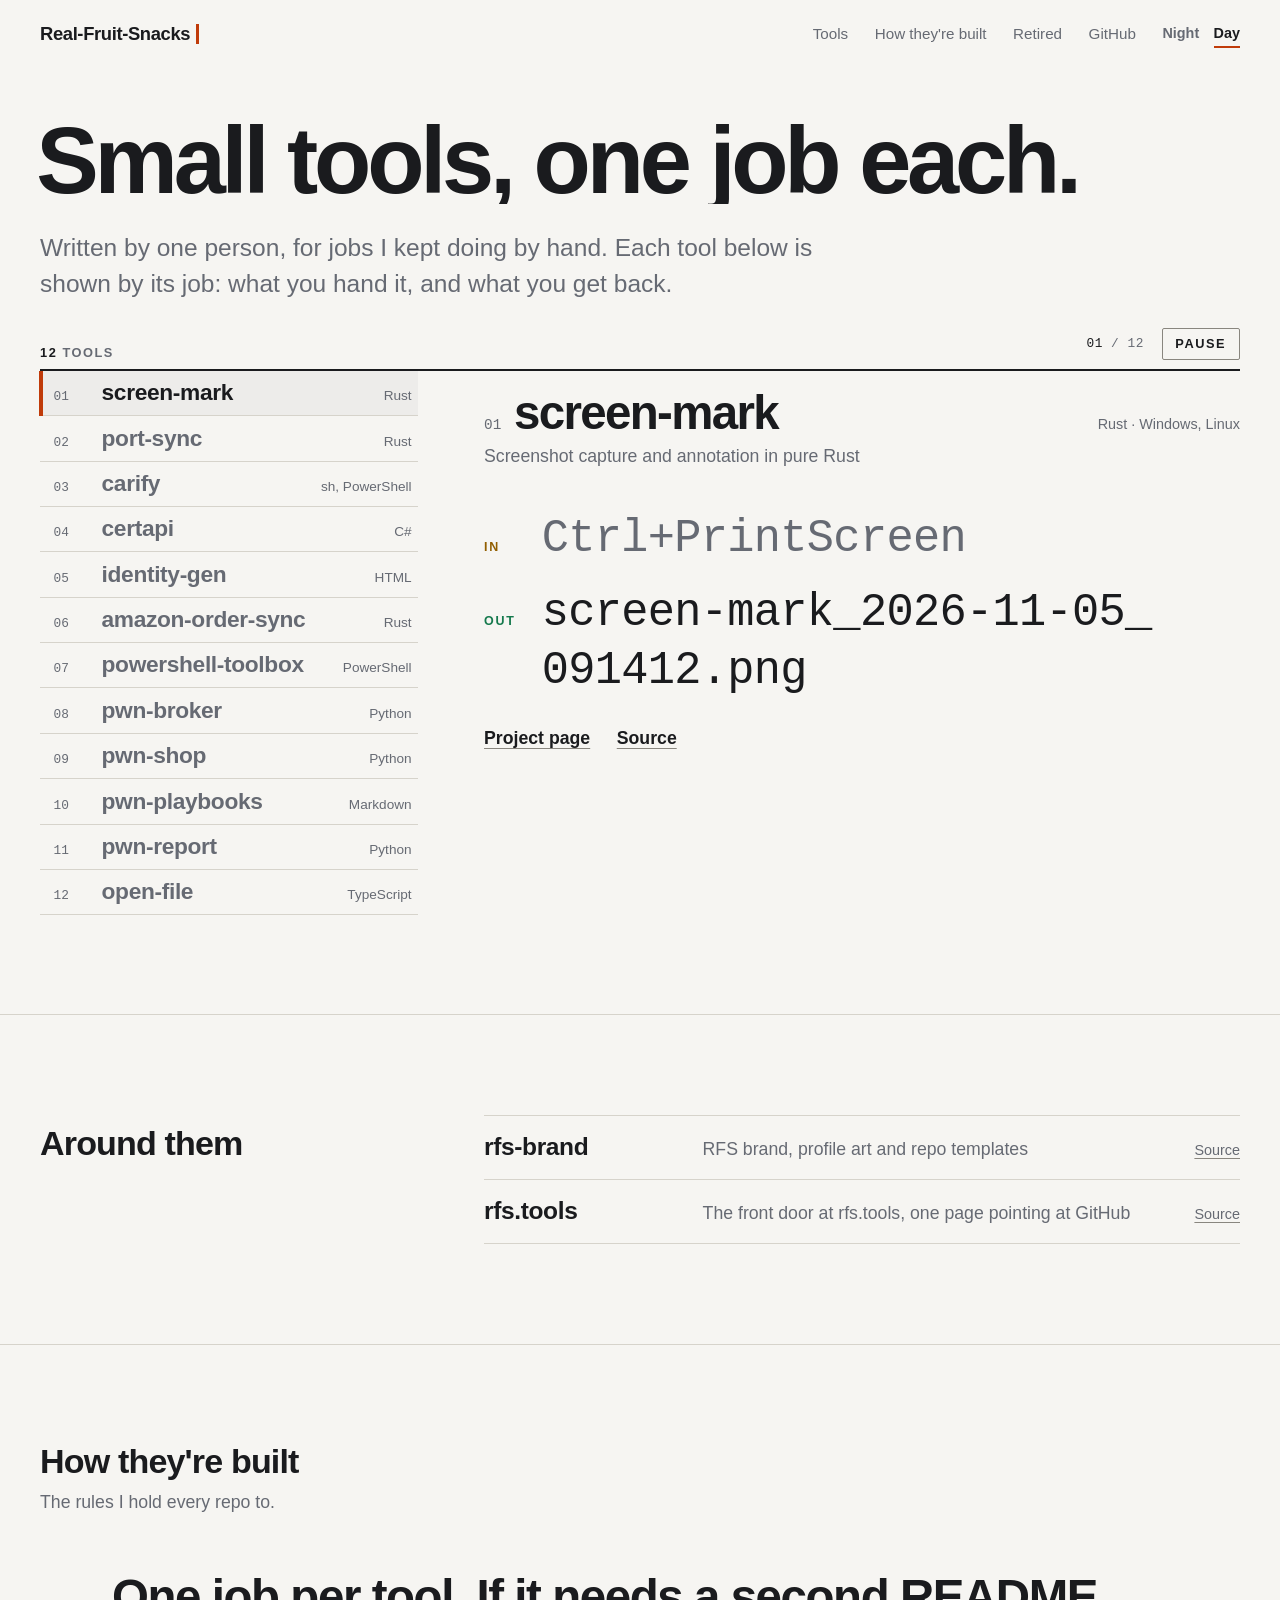
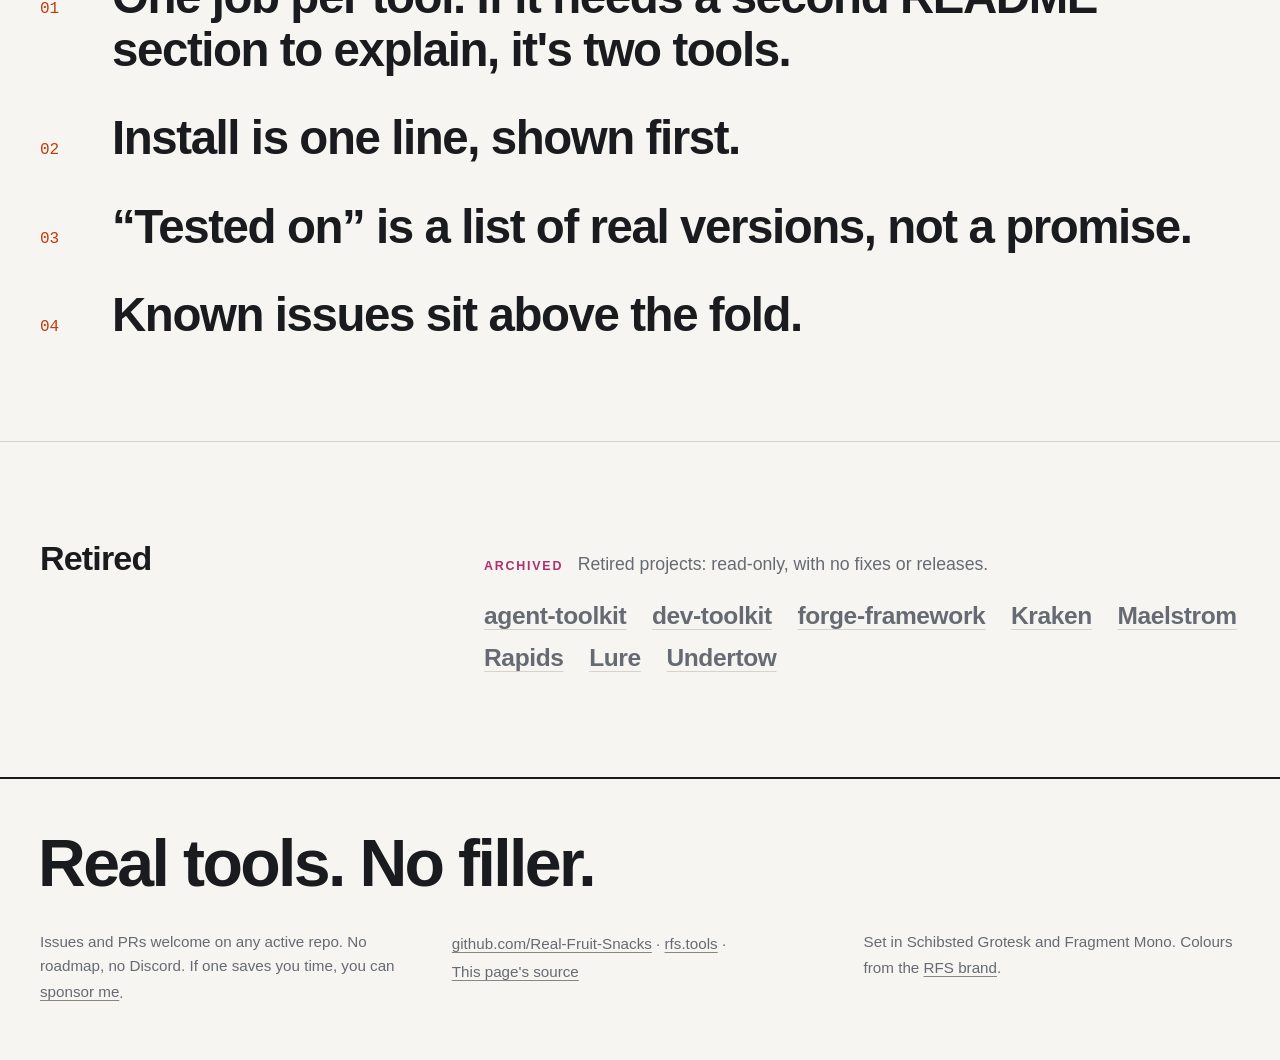
==== index.html @ 07cc830d "Add pwn-report to the list" ====
<!doctype html>
<html lang="en">
<head>
<meta charset="utf-8">
<meta name="viewport" content="width=device-width, initial-scale=1">
<title>Real-Fruit-Snacks: small tools, one job each</title>
<meta name="description" content="Small tools by one person, each for one job: screenshots, car video, VPN ports, client certificates, throwaway identities, Amazon orders, chess, Proxmox labs.">
<link rel="canonical" href="https://real-fruit-snacks.github.io/">
<meta property="og:type" content="website">
<meta property="og:url" content="https://real-fruit-snacks.github.io/">
<meta property="og:title" content="Real-Fruit-Snacks: small tools, one job each">
<meta property="og:description" content="Every tool I maintain, with the job it does: what goes in and what comes out.">
<meta property="og:image" content="https://real-fruit-snacks.github.io/assets/og.png">
<meta property="og:image:width" content="1280">
<meta property="og:image:height" content="640">
<meta property="og:image:alt" content="Small tools, one job each. screen-mark's job: Ctrl+PrintScreen in, a timestamped PNG out, with an orange seam between them">
<meta name="twitter:card" content="summary_large_image">
<link rel="icon" href="favicon.ico" sizes="32x32">
<link rel="icon" href="icon.svg" type="image/svg+xml">
<link rel="apple-touch-icon" href="apple-touch-icon.png">
<link rel="manifest" href="manifest.webmanifest">
<meta name="theme-color" content="#0C0D10">
<script>
  // A saved theme wins over the system setting. The key is shared with the other RFS pages.
  try { var t = localStorage.getItem('rfs-theme'); if (t === 'nightshift' || t === 'dayshift') document.documentElement.dataset.theme = t; } catch (e) {}
  document.documentElement.classList.add('js');
</script>
<link rel="preload" href="fonts/schibsted-grotesk-latin-var.woff2" as="font" type="font/woff2" crossorigin>
<link rel="preload" href="fonts/fragment-mono-latin-400.woff2" as="font" type="font/woff2" crossorigin>
<link rel="stylesheet" href="styles.css">
</head>
<body>
<a class="skip" href="#tools">Skip to the tools</a>

<header class="top">
  <div class="wrap">
    <a class="mark" href="./" aria-label="Real-Fruit-Snacks, top of the page">Real-Fruit-Snacks<i aria-hidden="true"></i></a>
    <nav aria-label="Page">
      <a href="#tools">Tools</a>
      <a href="#how">How they're built</a>
      <a href="#retired">Retired</a>
      <a href="https://github.com/Real-Fruit-Snacks">GitHub</a>
    </nav>
    <button class="theme" type="button" id="theme"><span class="sr-only">Theme: </span><span class="t-night">Night</span><span class="t-day">Day</span></button>
  </div>
</header>

<main>
<div class="hero">
  <div class="wrap hero-grid">
    <h1>Small tools, one job each.</h1>
    <p class="stand">Written by one person, for jobs I kept doing by hand. Each tool below is shown by its job: what you hand it, and what you get back.</p>
  </div>
</div>

<section id="tools" class="board-wrap" aria-labelledby="tools-h">
  <div class="wrap">
    <div class="board-head">
      <h2 id="tools-h"><span class="count"><!-- build:count -->12<!-- /build:count --></span> tools</h2>
      <p class="cycle"><span class="tally" aria-hidden="true"><b id="at">01</b> / <!-- build:count -->12<!-- /build:count --></span><button class="pause" type="button" id="pause" aria-pressed="false">Pause</button></p>
    </div>
    <div class="board">
      <div class="index-wrap">
        <ol class="index" id="index">
<!-- build:board -->
<li class="tool" data-repo="screen-mark" data-site="https://real-fruit-snacks.github.io/screen-mark/" data-src="https://github.com/Real-Fruit-Snacks/screen-mark">
  <a class="row" href="https://real-fruit-snacks.github.io/screen-mark/" aria-describedby="job-screen-mark"><span class="no">01</span><span class="name">screen-mark</span><span class="lang">Rust</span></a>
  <div class="job" id="job-screen-mark">
    <p class="desc">Screenshot capture and annotation in pure Rust</p>
    <p class="io"><span class="k k-in">In</span> <span class="v-in"><code><span class="w">Ctrl+PrintScreen</span></code></span></p>
    <p class="io"><span class="k k-out">Out</span> <span class="v-out"><code><span class="w">screen-mark_</span><wbr><span class="w">2026-11-05_</span><wbr><span class="w">091412.png</span></code></span></p>
    <p class="meta"><span class="m">Rust · Windows, Linux</span> <a href="https://github.com/Real-Fruit-Snacks/screen-mark">Source</a></p>
  </div>
</li>
<li class="tool" data-repo="port-sync" data-site="https://real-fruit-snacks.github.io/port-sync/" data-src="https://github.com/Real-Fruit-Snacks/port-sync">
  <a class="row" href="https://real-fruit-snacks.github.io/port-sync/" aria-describedby="job-port-sync"><span class="no">02</span><span class="name">port-sync</span><span class="lang">Rust</span></a>
  <div class="job" id="job-port-sync">
    <p class="desc">Keeps qBittorrent's port synced to Proton VPN</p>
    <p class="io"><span class="k k-in">In</span> <span class="v-in"><code><span class="w">Port</span> <span class="w">pair</span> <span class="w">51037-&gt;51037</span></code></span></p>
    <p class="io"><span class="k k-out">Out</span> <span class="v-out"><code><span class="w">listening</span> <span class="w">port</span> <span class="w">updated:</span> <span class="w">48213</span> <span class="w">-&gt;</span> <span class="w">51037</span></code></span></p>
    <p class="meta"><span class="m">Rust · Windows</span> <a href="https://github.com/Real-Fruit-Snacks/port-sync">Source</a></p>
  </div>
</li>
<li class="tool" data-repo="carify" data-site="https://real-fruit-snacks.github.io/carify/" data-src="https://github.com/Real-Fruit-Snacks/carify">
  <a class="row" href="https://real-fruit-snacks.github.io/carify/" aria-describedby="job-carify"><span class="no">03</span><span class="name">carify</span><span class="lang">sh, PowerShell</span></a>
  <div class="job" id="job-carify">
    <p class="desc">Convert video for Uconnect USB playback, via ffmpeg</p>
    <p class="io"><span class="k k-in">In</span> <span class="v-in">HEVC <span class="w">10-bit</span> · 1080p · AC3 5.1</span></p>
    <p class="io"><span class="k k-out">Out</span> <span class="v-out">H.264 <span class="w">8-bit</span> · 720p · AAC stereo</span></p>
    <p class="meta"><span class="m">sh, PowerShell · Windows, macOS, Linux</span> <a href="https://github.com/Real-Fruit-Snacks/carify">Source</a></p>
  </div>
</li>
<li class="tool" data-repo="certapi" data-site="https://real-fruit-snacks.github.io/certapi/" data-src="https://github.com/Real-Fruit-Snacks/certapi">
  <a class="row" href="https://real-fruit-snacks.github.io/certapi/" aria-describedby="job-certapi"><span class="no">04</span><span class="name">certapi</span><span class="lang">C#</span></a>
  <div class="job" id="job-certapi">
    <p class="desc">mTLS API client for the Windows certificate store</p>
    <p class="io"><span class="k k-in">In</span> <span class="v-in">a client certificate in <code><span class="w">CurrentUser\</span><wbr><span class="w">My</span></code></span></p>
    <p class="io"><span class="k k-out">Out</span> <span class="v-out">200 OK; the key never left the store</span></p>
    <p class="meta"><span class="m">C# · Windows</span> <a href="https://github.com/Real-Fruit-Snacks/certapi">Source</a></p>
  </div>
</li>
<li class="tool" data-repo="identity-gen" data-site="https://real-fruit-snacks.github.io/identity-gen/" data-src="https://github.com/Real-Fruit-Snacks/identity-gen">
  <a class="row" href="https://real-fruit-snacks.github.io/identity-gen/" aria-describedby="job-identity-gen"><span class="no">05</span><span class="name">identity-gen</span><span class="lang">HTML</span></a>
  <div class="job" id="job-identity-gen">
    <p class="desc">Offline generator for throwaway signup identities</p>
    <p class="io"><span class="k k-in">In</span> <span class="v-in">a signup form that wants too much</span></p>
    <p class="io"><span class="k k-out">Out</span> <span class="v-out">a <span class="w">stand-in:</span> name, handle, passphrase</span></p>
    <p class="meta"><span class="m">HTML · browser</span> <a href="https://github.com/Real-Fruit-Snacks/identity-gen">Source</a></p>
  </div>
</li>
<li class="tool" data-repo="amazon-order-sync" data-site="https://real-fruit-snacks.github.io/amazon-order-sync/" data-src="https://github.com/Real-Fruit-Snacks/amazon-order-sync">
  <a class="row" href="https://real-fruit-snacks.github.io/amazon-order-sync/" aria-describedby="job-amazon-order-sync"><span class="no">06</span><span class="name">amazon-order-sync</span><span class="lang">Rust</span></a>
  <div class="job" id="job-amazon-order-sync">
    <p class="desc">Syncs your Amazon orders into local Markdown notes</p>
    <p class="io"><span class="k k-in">In</span> <span class="v-in">Amazon's order history</span></p>
    <p class="io"><span class="k k-out">Out</span> <span class="v-out">one <code><span class="w">Order-&lt;id&gt;.md</span></code> per order</span></p>
    <p class="meta"><span class="m">Rust · Windows, Linux</span> <a href="https://github.com/Real-Fruit-Snacks/amazon-order-sync">Source</a></p>
  </div>
</li>
<li class="tool" data-repo="powershell-toolbox" data-site="https://real-fruit-snacks.github.io/powershell-toolbox/" data-src="https://github.com/Real-Fruit-Snacks/powershell-toolbox">
  <a class="row" href="https://real-fruit-snacks.github.io/powershell-toolbox/" aria-describedby="job-powershell-toolbox"><span class="no">07</span><span class="name">powershell-toolbox</span><span class="lang">PowerShell</span></a>
  <div class="job" id="job-powershell-toolbox">
    <p class="desc">A grab-bag of my PowerShell scripts, each one standalone</p>
    <p class="io"><span class="k k-in">In</span> <span class="v-in">every repo your <code><span class="w">gh</span></code> login sees</span></p>
    <p class="io"><span class="k k-out">Out</span> <span class="v-out">one at a time: keep, archive or delete</span></p>
    <p class="meta"><span class="m">PowerShell · Windows</span> <a href="https://github.com/Real-Fruit-Snacks/powershell-toolbox">Source</a></p>
  </div>
</li>
<li class="tool" data-repo="pwn-broker" data-site="https://real-fruit-snacks.github.io/pwn-broker/" data-src="https://github.com/Real-Fruit-Snacks/pwn-broker">
  <a class="row" href="https://real-fruit-snacks.github.io/pwn-broker/" aria-describedby="job-pwn-broker"><span class="no">08</span><span class="name">pwn-broker</span><span class="lang">Python</span></a>
  <div class="job" id="job-pwn-broker">
    <p class="desc">Keeps a box's targets, notes, creds and tools in order</p>
    <p class="io"><span class="k k-in">In</span> <span class="v-in"><code><span class="w">pwn-broker</span> <span class="w">new</span></code></span></p>
    <p class="io"><span class="k k-out">Out</span> <span class="v-out"><code><span class="w">2026-11-16_</span><wbr><span class="w">htb_</span><wbr><span class="w">forest.finished.tar.gz</span></code></span></p>
    <p class="meta"><span class="m">Python · Kali Linux</span> <a href="https://github.com/Real-Fruit-Snacks/pwn-broker">Source</a></p>
  </div>
</li>
<li class="tool" data-repo="pwn-shop" data-site="https://real-fruit-snacks.github.io/pwn-shop/" data-src="https://github.com/Real-Fruit-Snacks/pwn-shop">
  <a class="row" href="https://real-fruit-snacks.github.io/pwn-shop/" aria-describedby="job-pwn-shop"><span class="no">09</span><span class="name">pwn-shop</span><span class="lang">Python</span></a>
  <div class="job" id="job-pwn-shop">
    <p class="desc">Tool packages for pwn-broker, built from upstream releases</p>
    <p class="io"><span class="k k-in">In</span> <span class="v-in">an upstream release, pinned by <span class="w">SHA-256</span></span></p>
    <p class="io"><span class="k k-out">Out</span> <span class="v-out"><code><span class="w">kerbrute-1.0.3-1.zip</span></code></span></p>
    <p class="meta"><span class="m">Python · Kali Linux</span> <a href="https://github.com/Real-Fruit-Snacks/pwn-shop">Source</a></p>
  </div>
</li>
<li class="tool" data-repo="pwn-playbooks" data-site="https://real-fruit-snacks.github.io/pwn-playbooks/" data-src="https://github.com/Real-Fruit-Snacks/pwn-playbooks">
  <a class="row" href="https://real-fruit-snacks.github.io/pwn-playbooks/" aria-describedby="job-pwn-playbooks"><span class="no">10</span><span class="name">pwn-playbooks</span><span class="lang">Markdown</span></a>
  <div class="job" id="job-pwn-playbooks">
    <p class="desc">Playbooks for pwn-broker: read into the note, fill in, run</p>
    <p class="io"><span class="k k-in">In</span> <span class="v-in"><code><span class="w">:Pb</span> <span class="w">smb</span></code> in the note window</span></p>
    <p class="io"><span class="k k-out">Out</span> <span class="v-out"><code><span class="w">Playbook:</span> <span class="w">SMB</span> <span class="w">enumeration</span></code>, to fill in</span></p>
    <p class="meta"><span class="m">Markdown · Kali Linux</span> <a href="https://github.com/Real-Fruit-Snacks/pwn-playbooks">Source</a></p>
  </div>
</li>
<li class="tool" data-repo="pwn-report" data-site="https://real-fruit-snacks.github.io/pwn-report/" data-src="https://github.com/Real-Fruit-Snacks/pwn-report">
  <a class="row" href="https://real-fruit-snacks.github.io/pwn-report/" aria-describedby="job-pwn-report"><span class="no">11</span><span class="name">pwn-report</span><span class="lang">Python</span></a>
  <div class="job" id="job-pwn-report">
    <p class="desc">Private, evidence-linked reports from pwn-broker archives</p>
    <p class="io"><span class="k k-in">In</span> <span class="v-in"><code><span class="w">2026-11-16_</span><wbr><span class="w">htb_</span><wbr><span class="w">forest.finished.tar.gz</span></code></span></p>
    <p class="io"><span class="k k-out">Out</span> <span class="v-out"><code><span class="w">report.md</span></code>, every file with its <span class="w">SHA-256</span></span></p>
    <p class="meta"><span class="m">Python · Kali Linux</span> <a href="https://github.com/Real-Fruit-Snacks/pwn-report">Source</a></p>
  </div>
</li>
<li class="tool" data-repo="open-file" data-site="https://real-fruit-snacks.github.io/open-file/" data-src="https://github.com/Real-Fruit-Snacks/open-file">
  <a class="row" href="https://real-fruit-snacks.github.io/open-file/" aria-describedby="job-open-file"><span class="no">12</span><span class="name">open-file</span><span class="lang">TypeScript</span></a>
  <div class="job" id="job-open-file">
    <p class="desc">Learn and play chess in your browser, offline</p>
    <p class="io"><span class="k k-in">In</span> <span class="v-in">a blunder in one of your games</span></p>
    <p class="io"><span class="k k-out">Out</span> <span class="v-out">a puzzle made from it</span></p>
    <p class="meta"><span class="m">TypeScript · browser</span> <a href="https://github.com/Real-Fruit-Snacks/open-file">Source</a></p>
  </div>
</li>
<!-- /build:board -->
        </ol>
        <i class="marker" aria-hidden="true"></i>
      </div>
      <div class="display" id="display" aria-hidden="true">
<!-- build:display -->
<div class="d-head"><span class="d-no">01</span><p class="d-name">screen-mark</p><p class="d-meta">Rust · Windows, Linux</p></div>
<p class="d-desc">Screenshot capture and annotation in pure Rust</p>
<div class="d-job">
  <span class="k k-in">In</span>
  <p class="v v-in"><span class="dim"><code><span class="w">Ctrl+PrintScreen</span></code></span><span class="lit"><code><span class="w">Ctrl+PrintScreen</span></code></span></p>
  <span class="k k-out">Out</span>
  <p class="v v-out"><code><span class="w">screen-mark_</span><wbr><span class="w">2026-11-05_</span><wbr><span class="w">091412.png</span></code></p>
  <i class="seam"></i>
</div>
<p class="d-links"><a tabindex="-1" href="https://real-fruit-snacks.github.io/screen-mark/">Project page</a><a tabindex="-1" href="https://github.com/Real-Fruit-Snacks/screen-mark">Source</a></p>
<!-- /build:display -->
      </div>
    </div>
  </div>
</section>

<section id="around" class="around" aria-labelledby="around-h">
  <div class="wrap split">
    <h2 id="around-h">Around them</h2>
    <ul class="plain">
<!-- build:around -->
<li><a href="https://real-fruit-snacks.github.io/rfs-brand/">rfs-brand</a><span>RFS brand, profile art and repo templates</span><a class="src" href="https://github.com/Real-Fruit-Snacks/rfs-brand">Source</a></li>
<li><a href="https://rfs.tools/">rfs.tools</a><span>The front door at rfs.tools, one page pointing at GitHub</span><a class="src" href="https://github.com/Real-Fruit-Snacks/rfs.tools">Source</a></li>
<!-- /build:around -->
    </ul>
  </div>
</section>

<section id="how" class="how" aria-labelledby="how-h">
  <div class="wrap">
    <h2 id="how-h">How they're built</h2>
    <p class="lede">The rules I hold every repo to.</p>
    <ol class="rules">
      <li><p>One job per tool. If it needs a second README section to explain, it's two tools.</p></li>
      <li><p>Install is one line, shown first.</p></li>
      <li><p>“Tested on” is a list of real versions, not a promise.</p></li>
      <li><p>Known issues sit above the fold.</p></li>
    </ol>
  </div>
</section>

<section id="retired" class="retired" aria-labelledby="retired-h">
  <div class="wrap split">
    <h2 id="retired-h">Retired</h2>
    <div>
      <p><span class="state">Archived</span> Retired projects: read-only, with no fixes or releases.</p>
      <ul class="names"><!-- build:retired --><li><a href="https://github.com/Real-Fruit-Snacks/agent-toolkit">agent-toolkit</a></li><li><a href="https://github.com/Real-Fruit-Snacks/dev-toolkit">dev-toolkit</a></li><li><a href="https://github.com/Real-Fruit-Snacks/forge-framework">forge-framework</a></li><li><a href="https://github.com/Real-Fruit-Snacks/Kraken">Kraken</a></li><li><a href="https://github.com/Real-Fruit-Snacks/Maelstrom">Maelstrom</a></li><li><a href="https://github.com/Real-Fruit-Snacks/Rapids">Rapids</a></li><li><a href="https://github.com/Real-Fruit-Snacks/Lure">Lure</a></li><li><a href="https://github.com/Real-Fruit-Snacks/Undertow">Undertow</a></li><!-- /build:retired --></ul>
    </div>
  </div>
</section>
</main>

<footer class="foot">
  <div class="wrap">
    <p class="sign">Real tools. No filler.</p>
    <div class="foot-grid">
      <p>Issues and PRs welcome on any active repo. No roadmap, no Discord. If one saves you time, you can <a href="https://github.com/sponsors/Real-Fruit-Snacks">sponsor me</a>.</p>
      <p><a href="https://github.com/Real-Fruit-Snacks">github.com/Real-Fruit-Snacks</a> · <a href="https://rfs.tools/">rfs.tools</a> · <a href="https://github.com/Real-Fruit-Snacks/Real-Fruit-Snacks.github.io">This page's source</a></p>
      <p class="colophon">Set in Schibsted Grotesk and Fragment Mono. Colours from the <a href="https://github.com/Real-Fruit-Snacks/rfs-brand/blob/main/BRAND.md">RFS brand</a>.</p>
    </div>
  </div>
</footer>

<script src="script.js"></script>
</body>
</html>
---- styles.css ----
/* real-fruit-snacks.github.io. The index of one person's tools, each entered by its job: what goes in,
   what comes out. Colours are the RFS Nightshift and Dayshift values; everything else is this page's
   own. Decisions: DESIGN.md. */

@font-face { font-family: "Schibsted Grotesk"; font-weight: 400 900; font-display: swap; src: url(fonts/schibsted-grotesk-latin-var.woff2) format("woff2"); }
@font-face { font-family: "Fragment Mono"; font-weight: 400; font-display: swap; src: url(fonts/fragment-mono-latin-400.woff2) format("woff2"); }

/* ---------- tokens ---------- */
:root {
  /* RFS Nightshift */
  --bg: #0C0D10; --surface: #13151A; --raised: #1A1D24; --code-bg: #070809;
  --line: #262A33; --line-strong: #636872; --ink: #E8E6E1; --mute: #8A8F99;
  --ember: #FF6A3D; --ember-hover: #FC7951; --ember-press: #F98864; --on-ember: #0C0D10;
  --amber: #FFC247; --mint: #3DDC97; --rasp: #F06292;
  --glow: 1;                                   /* only Night glows, and only the seam */
  color-scheme: dark;

  --sans: "Schibsted Grotesk", "Helvetica Neue", Arial, system-ui, sans-serif;
  --mono: "Fragment Mono", ui-monospace, "Cascadia Mono", Consolas, monospace;

  /* Type: 16px @360 -> 18px @1440, ratio 1.2 -> 1.414 (scale.mjs) */
  --step-4: clamp(2.0736rem, 1.2657rem + 3.5906vw, 4.4973rem);
  --step-3: clamp(1.728rem, 1.2438rem + 2.1519vw, 3.1805rem);
  --step-2: clamp(1.44rem, 1.1702rem + 1.199vw, 2.2493rem);
  --step-1: clamp(1.2rem, 1.0697rem + 0.5789vw, 1.5907rem);
  --step-0: clamp(1rem, 0.9583rem + 0.1852vw, 1.125rem);
  --step--1: clamp(0.7956rem, 0.8459rem - 0.0559vw, 0.8333rem);
  --display: clamp(2.6rem, 0.9rem + 6.2vw, 6.6rem);   /* the headline, one line from 1100px */
  --job: clamp(1.6rem, 0.9rem + 2.9vw, 3.4rem);         /* the job in the display */

  --space-3xs: clamp(0.25rem, 0.2396rem + 0.0463vw, 0.2813rem);
  --space-2xs: clamp(0.5rem, 0.4792rem + 0.0926vw, 0.5625rem);
  --space-xs: clamp(0.75rem, 0.7188rem + 0.1389vw, 0.8438rem);
  --space-s: clamp(1rem, 0.9583rem + 0.1852vw, 1.125rem);
  --space-m: clamp(1.5rem, 1.4375rem + 0.2778vw, 1.6875rem);
  --space-l: clamp(2rem, 1.9167rem + 0.3704vw, 2.25rem);
  --space-xl: clamp(3rem, 2.875rem + 0.5556vw, 3.375rem);
  --space-s-l: clamp(1rem, 0.5833rem + 1.8519vw, 2.25rem);
  --space-m-xl: clamp(1.5rem, 0.875rem + 2.7778vw, 3.375rem);
  --space-l-2xl: clamp(2rem, 1.1667rem + 3.7037vw, 4.5rem);
  --space-xl-3xl: clamp(3rem, 1.75rem + 5.5556vw, 6.75rem);

  --wrap: 1280px; --gutter: clamp(1.25rem, 4vw, 2.5rem);
  --ease: cubic-bezier(.2, .7, .2, 1);
  --sweep: cubic-bezier(.65, 0, .35, 1);
}
/* RFS Dayshift */
:root[data-theme="dayshift"] {
  --bg: #F6F5F2; --surface: #FFFFFF; --raised: #ECEAE4; --code-bg: #FFFFFF;
  --line: #D6D3CB; --line-strong: #89867F; --ink: #1A1B1E; --mute: #666A73;
  --ember: #C03B0A; --ember-hover: #AC370C; --ember-press: #98330F; --on-ember: #FFFFFF;
  --amber: #925F00; --mint: #15794D; --rasp: #B0306A;
  --glow: 0; color-scheme: light;
}
@media (prefers-color-scheme: light) {
  :root:not([data-theme="nightshift"]) {
    --bg: #F6F5F2; --surface: #FFFFFF; --raised: #ECEAE4; --code-bg: #FFFFFF;
    --line: #D6D3CB; --line-strong: #89867F; --ink: #1A1B1E; --mute: #666A73;
    --ember: #C03B0A; --ember-hover: #AC370C; --ember-press: #98330F; --on-ember: #FFFFFF;
    --amber: #925F00; --mint: #15794D; --rasp: #B0306A;
    --glow: 0; color-scheme: light;
  }
}

/* ---------- base ---------- */
* { box-sizing: border-box; }
html { background: var(--bg); -webkit-text-size-adjust: 100%; }
@media (prefers-reduced-motion: no-preference) { html { scroll-behavior: smooth; } }
body { margin: 0; background: var(--bg); color: var(--ink); font: 400 var(--step-0)/1.6 var(--sans); -webkit-font-smoothing: antialiased; }
::selection { background: color-mix(in srgb, var(--ember) 30%, transparent); color: var(--ink); }
:focus-visible { outline: 2px solid var(--ember); outline-offset: 3px; border-radius: 2px; }
a { color: inherit; text-decoration: underline; text-decoration-color: var(--line-strong); text-decoration-thickness: 1px; text-underline-offset: .22em; transition: text-decoration-color 150ms var(--ease), color 150ms var(--ease); }
@media (hover: hover) { a:hover { text-decoration-color: var(--ember); } }
code { font-family: var(--mono); font-size: .9em; font-weight: 400; letter-spacing: 0; font-variant-ligatures: none; font-feature-settings: "calt" 0; font-synthesis: none; }  /* quoted text stays as written: -> not an arrow */
h1, h2, p { margin: 0; }
h1, h2 { text-wrap: balance; }
p { text-wrap: pretty; }
.wrap { max-width: calc(var(--wrap) + 2 * var(--gutter)); margin: 0 auto; padding: 0 var(--gutter); }
.sr-only { position: absolute; width: 1px; height: 1px; padding: 0; margin: -1px; overflow: hidden; clip: rect(0 0 0 0); white-space: nowrap; border: 0; }
.skip { position: absolute; left: var(--space-s); top: -100px; z-index: 20; background: var(--surface); padding: var(--space-2xs) var(--space-s); border: 1px solid var(--line-strong); }
.skip:focus { top: var(--space-xs); }

/* ---------- header ---------- */
.top .wrap { display: flex; align-items: center; gap: var(--space-m); min-height: 68px; }
.mark { font: 800 1.15rem/1 var(--sans); letter-spacing: -0.02em; text-decoration: none; margin-right: auto; display: inline-flex; align-items: center; gap: .32em; min-height: 44px; }
.mark i { width: 3px; height: 1.05em; background: var(--ember); box-shadow: 0 0 calc(10px * var(--glow)) color-mix(in srgb, var(--ember) 70%, transparent); }
.top nav { display: flex; gap: var(--space-m); }
.top nav a { color: var(--mute); text-decoration: none; font-size: .95rem; font-weight: 500; display: inline-flex; align-items: center; min-height: 44px; }
@media (hover: hover) { .top nav a:hover { color: var(--ink); } }
.theme { font: 600 .9rem/1 var(--sans); color: var(--mute); background: none; border: 0; padding: 0; min-height: 44px; display: inline-flex; gap: .9rem; align-items: center; cursor: pointer; }
.theme span[class] { padding: .35rem 0; border-bottom: 2px solid transparent; transition: color 150ms var(--ease), border-color 150ms var(--ease); }
.theme .t-night { color: var(--ink); border-color: var(--ember); }
:root[data-theme="dayshift"] .theme .t-night { color: inherit; border-color: transparent; }
:root[data-theme="dayshift"] .theme .t-day { color: var(--ink); border-color: var(--ember); }
@media (prefers-color-scheme: light) {
  :root:not([data-theme="nightshift"]) .theme .t-night { color: inherit; border-color: transparent; }
  :root:not([data-theme="nightshift"]) .theme .t-day { color: var(--ink); border-color: var(--ember); }
}
@media (hover: hover) { .theme:hover { color: var(--ink); } }
@media (max-width: 820px) { .top nav { display: none; } }

/* ---------- hero ---------- */
.hero { padding: var(--space-m-xl) 0 var(--space-m); }
.hero-grid { display: grid; grid-template-columns: repeat(12, minmax(0, 1fr)); column-gap: var(--space-m); row-gap: var(--space-m); }
.hero h1 { grid-column: 1 / -1; font-size: var(--display); font-weight: 800; line-height: .92; letter-spacing: -0.045em; margin-left: -0.04em; }
.stand { grid-column: 1 / span 8; font-size: var(--step-1); line-height: 1.45; color: var(--mute); max-width: 44em; }
@media (max-width: 900px) { .stand { grid-column: 1 / -1; } }
@media (max-width: 600px) { .stand { font-size: var(--step-0); } }

/* On load the seam passes over the headline first, turning it from grey to ink (then script.js runs the
   first job). Without JS, or with reduced motion, the headline is simply ink. */
.hero h1 { width: fit-content; position: relative; }
@media (prefers-reduced-motion: no-preference) {
  .js .hero h1 { --hp: 1; background: linear-gradient(90deg, var(--ink) calc(var(--hp) * 100%), var(--line-strong) 0); -webkit-background-clip: text; background-clip: text; color: transparent;
    animation: headline 760ms var(--sweep) 120ms both; }
  .js .hero h1::after { content: ""; position: absolute; top: .04em; bottom: -.02em; left: calc(var(--hp) * 100%); width: 4px; margin-left: -2px; background: var(--ember); opacity: var(--hs);
    box-shadow: 0 0 calc(22px * var(--glow)) color-mix(in srgb, var(--ember) 80%, transparent); animation: headline 760ms var(--sweep) 120ms both; }
}
@property --hp { syntax: "<number>"; inherits: true; initial-value: 1; }
@property --hs { syntax: "<number>"; inherits: true; initial-value: 0; }
@keyframes headline { 0% { --hp: 0; --hs: 1; } 85% { --hs: 1; } 100% { --hp: 1; --hs: 0; } }

/* ---------- the board ---------- */
.board-wrap { padding-bottom: var(--space-xl-3xl); }
.board-head { display: flex; align-items: end; justify-content: space-between; gap: var(--space-s); padding-bottom: var(--space-2xs); border-bottom: 2px solid var(--ink); }
.board-head h2, .cycle { font: 700 var(--step--1)/1 var(--sans); letter-spacing: .12em; text-transform: uppercase; color: var(--mute); }
.board-head h2 .count { color: var(--ink); }
.cycle { display: flex; align-items: center; gap: var(--space-s); }
.tally { font-family: var(--mono); font-weight: 400; letter-spacing: .04em; }
.tally b { color: var(--ink); font-weight: 400; }
.pause { font: inherit; letter-spacing: inherit; text-transform: inherit; color: var(--ink); background: none; border: 1px solid var(--line-strong); border-radius: 2px; min-height: 32px; padding: 0 .8rem; cursor: pointer; transition: border-color 150ms var(--ease); }
@media (hover: hover) { .pause:hover { border-color: var(--ink); } }
html:not(.js) .cycle { display: none; }

.board { display: grid; grid-template-columns: minmax(0, 4fr) minmax(0, 8fr); column-gap: var(--space-l-2xl); }
.index-wrap { position: relative; }
.index { list-style: none; margin: 0; padding: 0; }
.tool { border-bottom: 1px solid var(--line); }
.row { display: grid; grid-template-columns: 2.4rem minmax(0, 1fr) auto; align-items: baseline; gap: .6rem; padding: .52rem .4rem .52rem .85rem; text-decoration: none; }
.no { font: 400 .8rem/1 var(--mono); color: var(--mute); font-variant-numeric: tabular-nums; }
.name { font: 650 clamp(1.2rem, 1.1rem + .45vw, 1.42rem)/1.15 var(--sans); letter-spacing: -0.015em; overflow-wrap: anywhere; }
.lang { font-size: .85rem; color: var(--mute); text-align: right; }
.tool .job { padding: 0 .4rem var(--space-s) 3.85rem; display: grid; gap: .3rem; }
.desc { color: var(--mute); font-size: .95rem; line-height: 1.45; margin-bottom: .2rem; }
.io { display: grid; grid-template-columns: 2.6rem minmax(0, 1fr); align-items: baseline; font-size: .98rem; line-height: 1.4; }
.io .v-in { color: var(--mute); }
.io .v-out { font-weight: 600; }
.io code { overflow-wrap: anywhere; }
.meta { font-size: .85rem; color: var(--mute); margin-top: .25rem; }
.meta a { display: inline-flex; align-items: center; min-height: 32px; }
.meta .m { margin-right: .6rem; }
.k { font: 700 .76rem/1 var(--sans); letter-spacing: .14em; text-transform: uppercase; }
.k-in { color: var(--amber); }
.k-out { color: var(--mint); }
.marker { display: none; }

/* desktop with JS: the index is a compact list, the display shows the active tool's job */
@media (min-width: 901px) {
  .js .tool .job { display: none; }
  .js .tool .name { color: var(--mute); transition: color 150ms var(--ease); }
  .js .tool.on .name { color: var(--ink); }
  @media (hover: hover) { .js .tool .row:hover .name { color: var(--ink); } }
  .js .marker { display: block; position: absolute; left: -1px; top: 0; width: 4px; height: var(--h, 0); transform: translateY(var(--y, 0)); background: var(--ember); pointer-events: none; }
  .js .tool.on .row { background: color-mix(in srgb, var(--ink) 4%, transparent); }
}
@media (min-width: 901px) and (prefers-reduced-motion: no-preference) {
  .js .marker:not(.still) { transition: transform 300ms var(--ease), height 300ms var(--ease); }
}
/* the numbers hang in the margin when there's room */
@media (min-width: 1380px) {
  .row { grid-template-columns: minmax(0, 1fr) auto; position: relative; padding-left: .85rem; }
  .no { position: absolute; left: -3rem; top: 50%; transform: translateY(-40%); }
  .tool .job { padding-left: .85rem; }
}

/* the display: one tool's job, run by the seam */
.display { min-width: 0; padding-top: var(--space-s); }
.d-head { display: flex; align-items: baseline; gap: .8rem; flex-wrap: wrap; }
.d-no { font: 400 .9rem/1 var(--mono); color: var(--mute); font-variant-numeric: tabular-nums; }
.d-name { font: 800 var(--step-3)/1 var(--sans); letter-spacing: -0.035em; }
.d-meta { margin-left: auto; font-size: .9rem; color: var(--mute); }
.d-desc { color: var(--mute); margin-top: .4rem; font-size: var(--step-0); }
.d-job { --p: 1; --s: 0; display: grid; grid-template-columns: 3.6rem minmax(0, max-content); width: fit-content; max-width: 100%;
  align-items: baseline; row-gap: .3em; margin: var(--space-l) 0 var(--space-m); font-size: var(--job); line-height: 1.08; letter-spacing: -0.02em; }
.d-job .k { font-size: .78rem; align-self: baseline; letter-spacing: .14em; }
.v { grid-column: 2; position: relative; }
.v code { font-size: .88em; letter-spacing: -0.015em; }
.js .v .w { white-space: nowrap; }      /* long mono jobs break at spaces only; script.js fits the size */
.d-job .v-in { grid-row: 1; font-weight: 450; }
.d-job .v-in .dim { color: var(--mute); }
.d-job .v-in .lit { position: absolute; inset: 0; color: var(--ink); clip-path: inset(-0.3em 0 -0.3em calc(var(--p) * 100%)); }
.d-job .v-out { grid-row: 2; font-weight: 650; clip-path: inset(-0.3em calc((1 - var(--p)) * 100%) -0.3em 0); }
.d-job .k-in { grid-row: 1; } .d-job .k-out { grid-row: 2; }
.seam { grid-column: 2; grid-row: 1 / 3; justify-self: start; width: 3px; margin: -0.18em 0 -0.12em calc(var(--p) * (100% - 3px)); background: var(--ember);
  opacity: var(--s); box-shadow: 0 0 calc(18px * var(--glow)) color-mix(in srgb, var(--ember) 75%, transparent); pointer-events: none; }
.d-links { display: flex; gap: var(--space-m); font-weight: 600; }
.d-links a { display: inline-flex; align-items: center; min-height: 32px; }

@property --p { syntax: "<number>"; inherits: true; initial-value: 1; }
@property --s { syntax: "<number>"; inherits: true; initial-value: 0; }
@media (prefers-reduced-motion: no-preference) {
  .d-job.run { animation: sweep 900ms var(--sweep) 260ms both; }
  .d-job.run .v-in { animation: feed 220ms var(--ease) both; }
  .display.swap .d-head, .display.swap .d-desc { animation: feed 220ms var(--ease) both; }
}
@keyframes sweep { 0% { --p: 0; --s: 1; } 88% { --s: 1; } 100% { --p: 1; --s: 0; } }
@keyframes feed { from { opacity: 0; transform: translateX(-0.25em); } }

@media (max-width: 900px) {
  .board { grid-template-columns: minmax(0, 1fr); }
  .display { order: -1; padding: var(--space-m) 0 var(--space-l); border-bottom: 1px solid var(--line-strong); }
  .d-meta { margin-left: 0; width: 100%; }
  .d-job { grid-template-columns: 3rem minmax(0, max-content); margin: var(--space-m) 0; }
}

/* ---------- sections ---------- */
main > section:not(.board-wrap) { padding: var(--space-xl-3xl) 0; border-top: 1px solid var(--line); }
h2 { font: 800 var(--step-2)/1.05 var(--sans); letter-spacing: -0.025em; }
.split { display: grid; grid-template-columns: minmax(0, 4fr) minmax(0, 8fr); column-gap: var(--space-l-2xl); row-gap: var(--space-m); align-items: baseline; }
@media (max-width: 900px) { .split { grid-template-columns: minmax(0, 1fr); } }

.plain { list-style: none; margin: 0; padding: 0; }
.around li { display: grid; grid-template-columns: minmax(8rem, 12rem) minmax(0, 1fr) auto; gap: .4rem var(--space-m); align-items: baseline; padding: .8rem 0; border-bottom: 1px solid var(--line); }
.around li:first-child { border-top: 1px solid var(--line); }
.around li > a:first-child { font: 650 var(--step-1)/1.2 var(--sans); letter-spacing: -0.015em; text-decoration: none; display: inline-flex; align-items: center; min-height: 36px; }
.around .src { display: inline-flex; align-items: center; min-height: 32px; }
@media (hover: hover) { .around li > a:first-child:hover { color: var(--ember); } }
.around li span { color: var(--mute); }
.around .src { font-size: .9rem; color: var(--mute); }
@media (max-width: 600px) { .around li { grid-template-columns: minmax(0, 1fr) auto; } .around li span { grid-column: 1 / -1; grid-row: 2; } }

.lede { color: var(--mute); margin-top: var(--space-2xs); }
.rules { list-style: none; margin: var(--space-xl) 0 0; padding: 0; counter-reset: rule; display: grid; gap: var(--space-l); }
.rules li { counter-increment: rule; display: grid; grid-template-columns: 4.5rem minmax(0, 1fr); align-items: baseline; }
.rules li::before { content: "0" counter(rule); font: 400 1rem/1 var(--mono); color: var(--ember); }
.rules p { font: 650 var(--step-3)/1.12 var(--sans); letter-spacing: -0.03em; max-width: 24em; }
@media (min-width: 1380px) { .rules li { grid-template-columns: minmax(0, 1fr); position: relative; } .rules li::before { position: absolute; left: -3rem; top: .9em; } }

.retired .state { font: 700 .78rem/1 var(--sans); letter-spacing: .14em; text-transform: uppercase; color: var(--rasp); margin-right: .6rem; }
.retired p { color: var(--mute); }
.names { list-style: none; margin: var(--space-s) 0 0; padding: 0; display: flex; flex-wrap: wrap; gap: .2rem 1.6rem; }
.names a { font: 650 var(--step-1)/1.6 var(--sans); letter-spacing: -0.015em; color: var(--mute); text-decoration-color: var(--line); }
@media (hover: hover) { .names a:hover { color: var(--ink); } }

/* ---------- footer ---------- */
.foot { border-top: 2px solid var(--ink); padding: var(--space-xl) 0 var(--space-xl); }
.sign { font: 800 var(--step-4)/.95 var(--sans); letter-spacing: -0.04em; margin-left: -0.03em; }
.foot-grid { display: grid; grid-template-columns: repeat(3, minmax(0, 1fr)); gap: var(--space-s) var(--space-l); margin-top: var(--space-l); color: var(--mute); font-size: .95rem; }
.foot-grid a { display: inline-flex; align-items: center; min-height: 28px; }
@media (max-width: 900px) { .foot-grid { grid-template-columns: minmax(0, 1fr); } }

/* the theme sweep (script.js) */
::view-transition-old(root), ::view-transition-new(root) { animation: none; mix-blend-mode: normal; }

@media print { .top, .cycle, .display { display: none !important; } .js .tool .job { display: grid !important; } body { background: #fff; color: #000; } }
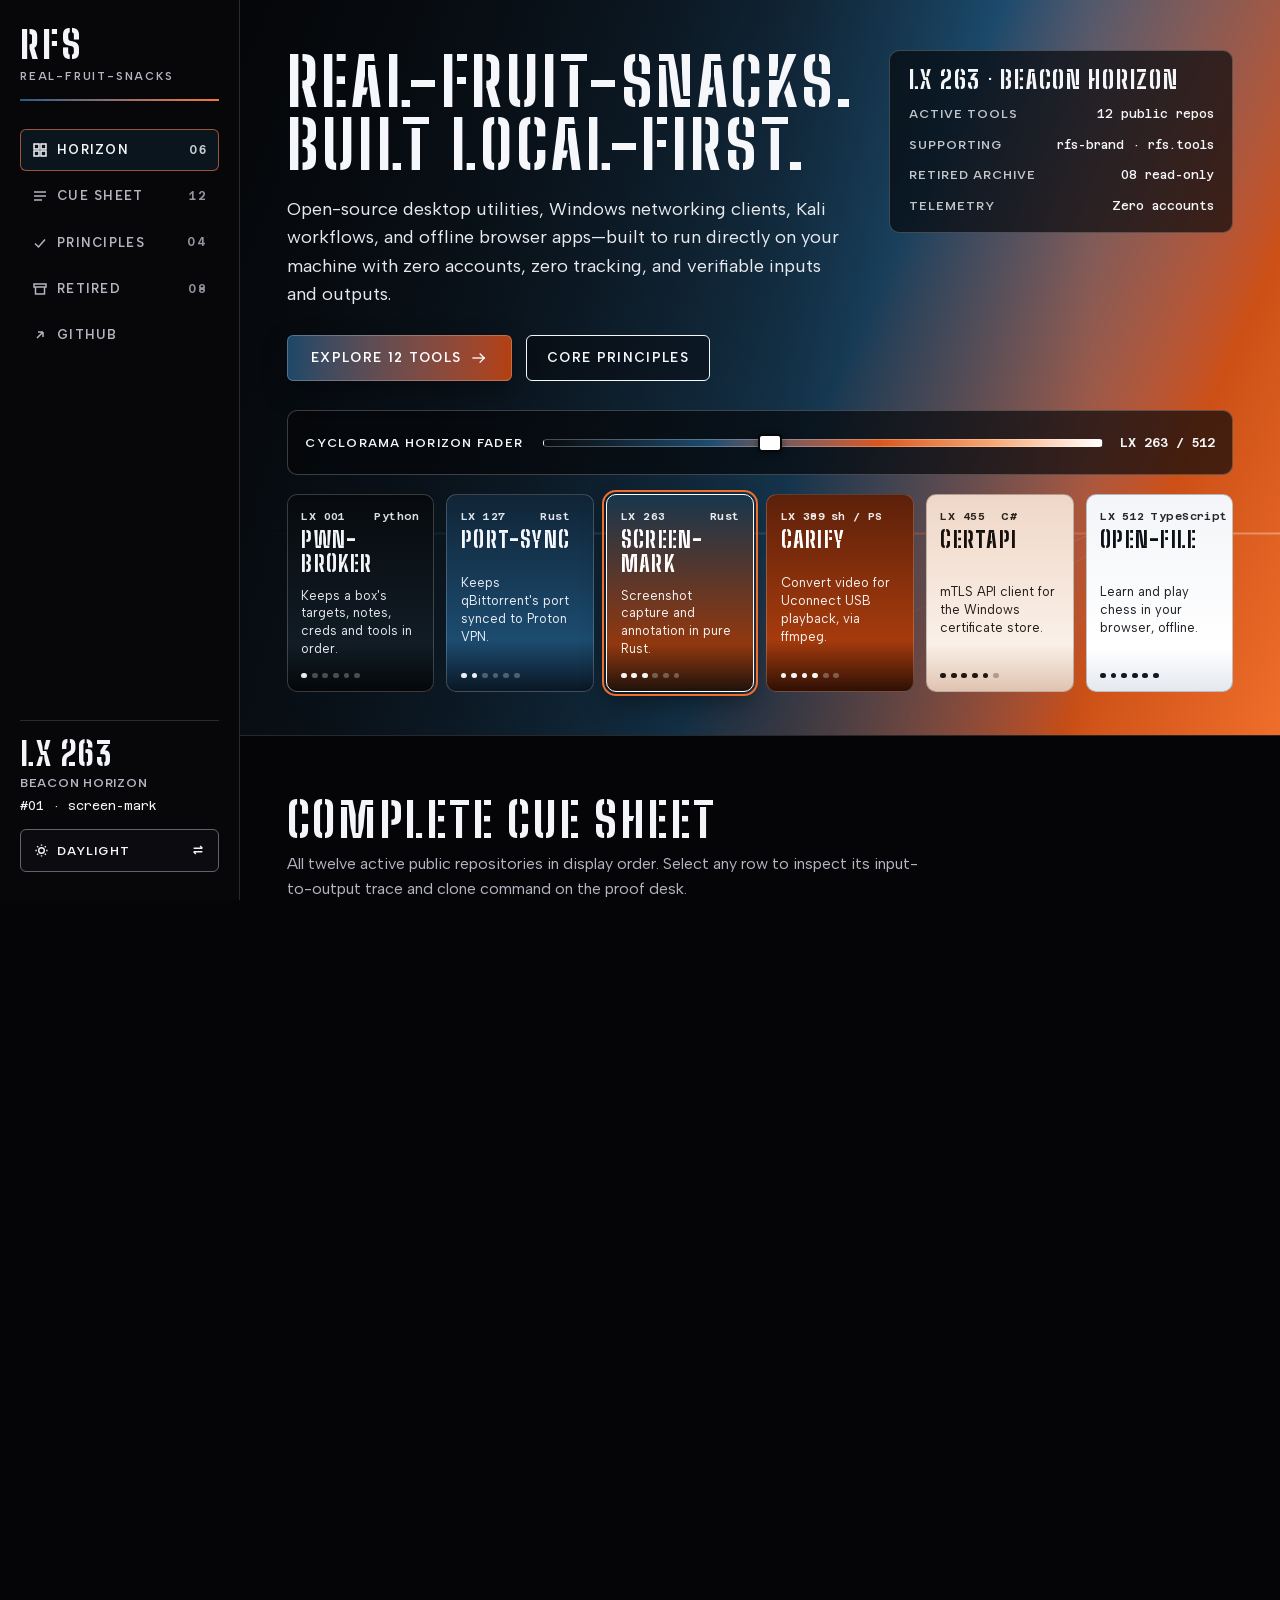
==== commit 4e15d63f: "Cyclorama Dawn v2.0 catalog showcase with 12 active tools, LX fader, and proof desk" ====
--- a/index.html
+++ b/index.html
@@ -1,245 +1,741 @@
 <!doctype html>
 <html lang="en">
 <head>
-<meta charset="utf-8">
-<meta name="viewport" content="width=device-width, initial-scale=1">
-<title>Real-Fruit-Snacks: small tools, one job each</title>
-<meta name="description" content="Small tools by one person, each for one job: screenshots, car video, VPN ports, client certificates, throwaway identities, Amazon orders, chess, Proxmox labs.">
-<link rel="canonical" href="https://real-fruit-snacks.github.io/">
-<meta property="og:type" content="website">
-<meta property="og:url" content="https://real-fruit-snacks.github.io/">
-<meta property="og:title" content="Real-Fruit-Snacks: small tools, one job each">
-<meta property="og:description" content="Every tool I maintain, with the job it does: what goes in and what comes out.">
-<meta property="og:image" content="https://real-fruit-snacks.github.io/assets/og.png">
-<meta property="og:image:width" content="1280">
-<meta property="og:image:height" content="640">
-<meta property="og:image:alt" content="Small tools, one job each. screen-mark's job: Ctrl+PrintScreen in, a timestamped PNG out, with an orange seam between them">
-<meta name="twitter:card" content="summary_large_image">
-<link rel="icon" href="favicon.ico" sizes="32x32">
-<link rel="icon" href="icon.svg" type="image/svg+xml">
-<link rel="apple-touch-icon" href="apple-touch-icon.png">
-<link rel="manifest" href="manifest.webmanifest">
-<meta name="theme-color" content="#0C0D10">
-<script>
-  // A saved theme wins over the system setting. The key is shared with the other RFS pages.
-  try { var t = localStorage.getItem('rfs-theme'); if (t === 'nightshift' || t === 'dayshift') document.documentElement.dataset.theme = t; } catch (e) {}
-  document.documentElement.classList.add('js');
-</script>
-<link rel="preload" href="fonts/schibsted-grotesk-latin-var.woff2" as="font" type="font/woff2" crossorigin>
-<link rel="preload" href="fonts/fragment-mono-latin-400.woff2" as="font" type="font/woff2" crossorigin>
-<link rel="stylesheet" href="styles.css">
+  <meta charset="utf-8">
+  <meta name="viewport" content="width=device-width, initial-scale=1">
+  <meta name="color-scheme" content="dark">
+  <script>
+    try {
+      var savedScheme = localStorage.getItem("color-scheme");
+      if (savedScheme === "light" || savedScheme === "dark") {
+        document.querySelector('meta[name="color-scheme"]').content = savedScheme;
+      }
+      var savedCue = localStorage.getItem("rfs-cyc-cue");
+      if (savedCue !== null && /^[0-5]$/.test(savedCue)) {
+        document.documentElement.dataset.cue = savedCue;
+      } else {
+        document.documentElement.dataset.cue = savedScheme === "light" ? "5" : "2";
+      }
+    } catch (e) {}
+  </script>
+  <title>Real-Fruit-Snacks — Local-first open-source software</title>
+  <meta name="description" content="Twelve local-first open-source tools across Rust, Python, C#, PowerShell, and TypeScript—desktop utilities, Windows networking, Kali workflows, and offline browser apps with zero accounts or tracking.">
+  <link rel="canonical" href="https://real-fruit-snacks.github.io/">
+  <link rel="icon" href="icon.svg" type="image/svg+xml">
+  <link rel="icon" href="favicon.ico" sizes="32x32">
+  <link rel="apple-touch-icon" href="apple-touch-icon.png">
+  <link rel="manifest" href="manifest.webmanifest">
+  <meta name="theme-color" content="#050507">
+  <meta property="og:type" content="website">
+  <meta property="og:url" content="https://real-fruit-snacks.github.io/">
+  <meta property="og:title" content="Real-Fruit-Snacks — Local-first open-source software">
+  <meta property="og:description" content="Twelve local-first open-source tools across Rust, Python, C#, PowerShell, and TypeScript—zero accounts, zero tracking, verifiable inputs and outputs.">
+  <meta property="og:image" content="https://real-fruit-snacks.github.io/assets/og.png">
+  <meta property="og:image:width" content="1280">
+  <meta property="og:image:height" content="640">
+  <meta property="og:image:alt" content="Real-Fruit-Snacks: Built local-first. Twelve active open-source tools on GitHub.">
+  <meta name="twitter:card" content="summary_large_image">
+  <link rel="preload" href="fonts/big-shoulders-stencil-latin.woff2" as="font" type="font/woff2" crossorigin>
+  <link rel="preload" href="fonts/albert-sans-latin.woff2" as="font" type="font/woff2" crossorigin>
+  <link rel="preload" href="fonts/azeret-mono-latin.woff2" as="font" type="font/woff2" crossorigin>
+  <link rel="stylesheet" href="styles.css">
 </head>
 <body>
-<a class="skip" href="#tools">Skip to the tools</a>
-
-<header class="top">
-  <div class="wrap">
-    <a class="mark" href="./" aria-label="Real-Fruit-Snacks, top of the page">Real-Fruit-Snacks<i aria-hidden="true"></i></a>
-    <nav aria-label="Page">
-      <a href="#tools">Tools</a>
-      <a href="#how">How they're built</a>
-      <a href="#retired">Retired</a>
-      <a href="https://github.com/Real-Fruit-Snacks">GitHub</a>
-    </nav>
-    <button class="theme" type="button" id="theme"><span class="sr-only">Theme: </span><span class="t-night">Night</span><span class="t-day">Day</span></button>
-  </div>
-</header>
-
-<main>
-<div class="hero">
-  <div class="wrap hero-grid">
-    <h1>Small tools, one job each.</h1>
-    <p class="stand">Written by one person, for jobs I kept doing by hand. Each tool below is shown by its job: what you hand it, and what you get back.</p>
-  </div>
-</div>
-
-<section id="tools" class="board-wrap" aria-labelledby="tools-h">
-  <div class="wrap">
-    <div class="board-head">
-      <h2 id="tools-h"><span class="count"><!-- build:count -->12<!-- /build:count --></span> tools</h2>
-      <p class="cycle"><span class="tally" aria-hidden="true"><b id="at">01</b> / <!-- build:count -->12<!-- /build:count --></span><button class="pause" type="button" id="pause" aria-pressed="false">Pause</button></p>
-    </div>
-    <div class="board">
-      <div class="index-wrap">
-        <ol class="index" id="index">
-<!-- build:board -->
-<li class="tool" data-repo="screen-mark" data-site="https://real-fruit-snacks.github.io/screen-mark/" data-src="https://github.com/Real-Fruit-Snacks/screen-mark">
-  <a class="row" href="https://real-fruit-snacks.github.io/screen-mark/" aria-describedby="job-screen-mark"><span class="no">01</span><span class="name">screen-mark</span><span class="lang">Rust</span></a>
-  <div class="job" id="job-screen-mark">
-    <p class="desc">Screenshot capture and annotation in pure Rust</p>
-    <p class="io"><span class="k k-in">In</span> <span class="v-in"><code><span class="w">Ctrl+PrintScreen</span></code></span></p>
-    <p class="io"><span class="k k-out">Out</span> <span class="v-out"><code><span class="w">screen-mark_</span><wbr><span class="w">2026-11-05_</span><wbr><span class="w">091412.png</span></code></span></p>
-    <p class="meta"><span class="m">Rust · Windows, Linux</span> <a href="https://github.com/Real-Fruit-Snacks/screen-mark">Source</a></p>
-  </div>
-</li>
-<li class="tool" data-repo="port-sync" data-site="https://real-fruit-snacks.github.io/port-sync/" data-src="https://github.com/Real-Fruit-Snacks/port-sync">
-  <a class="row" href="https://real-fruit-snacks.github.io/port-sync/" aria-describedby="job-port-sync"><span class="no">02</span><span class="name">port-sync</span><span class="lang">Rust</span></a>
-  <div class="job" id="job-port-sync">
-    <p class="desc">Keeps qBittorrent's port synced to Proton VPN</p>
-    <p class="io"><span class="k k-in">In</span> <span class="v-in"><code><span class="w">Port</span> <span class="w">pair</span> <span class="w">51037-&gt;51037</span></code></span></p>
-    <p class="io"><span class="k k-out">Out</span> <span class="v-out"><code><span class="w">listening</span> <span class="w">port</span> <span class="w">updated:</span> <span class="w">48213</span> <span class="w">-&gt;</span> <span class="w">51037</span></code></span></p>
-    <p class="meta"><span class="m">Rust · Windows</span> <a href="https://github.com/Real-Fruit-Snacks/port-sync">Source</a></p>
-  </div>
-</li>
-<li class="tool" data-repo="carify" data-site="https://real-fruit-snacks.github.io/carify/" data-src="https://github.com/Real-Fruit-Snacks/carify">
-  <a class="row" href="https://real-fruit-snacks.github.io/carify/" aria-describedby="job-carify"><span class="no">03</span><span class="name">carify</span><span class="lang">sh, PowerShell</span></a>
-  <div class="job" id="job-carify">
-    <p class="desc">Convert video for Uconnect USB playback, via ffmpeg</p>
-    <p class="io"><span class="k k-in">In</span> <span class="v-in">HEVC <span class="w">10-bit</span> · 1080p · AC3 5.1</span></p>
-    <p class="io"><span class="k k-out">Out</span> <span class="v-out">H.264 <span class="w">8-bit</span> · 720p · AAC stereo</span></p>
-    <p class="meta"><span class="m">sh, PowerShell · Windows, macOS, Linux</span> <a href="https://github.com/Real-Fruit-Snacks/carify">Source</a></p>
-  </div>
-</li>
-<li class="tool" data-repo="certapi" data-site="https://real-fruit-snacks.github.io/certapi/" data-src="https://github.com/Real-Fruit-Snacks/certapi">
-  <a class="row" href="https://real-fruit-snacks.github.io/certapi/" aria-describedby="job-certapi"><span class="no">04</span><span class="name">certapi</span><span class="lang">C#</span></a>
-  <div class="job" id="job-certapi">
-    <p class="desc">mTLS API client for the Windows certificate store</p>
-    <p class="io"><span class="k k-in">In</span> <span class="v-in">a client certificate in <code><span class="w">CurrentUser\</span><wbr><span class="w">My</span></code></span></p>
-    <p class="io"><span class="k k-out">Out</span> <span class="v-out">200 OK; the key never left the store</span></p>
-    <p class="meta"><span class="m">C# · Windows</span> <a href="https://github.com/Real-Fruit-Snacks/certapi">Source</a></p>
-  </div>
-</li>
-<li class="tool" data-repo="identity-gen" data-site="https://real-fruit-snacks.github.io/identity-gen/" data-src="https://github.com/Real-Fruit-Snacks/identity-gen">
-  <a class="row" href="https://real-fruit-snacks.github.io/identity-gen/" aria-describedby="job-identity-gen"><span class="no">05</span><span class="name">identity-gen</span><span class="lang">HTML</span></a>
-  <div class="job" id="job-identity-gen">
-    <p class="desc">Offline generator for throwaway signup identities</p>
-    <p class="io"><span class="k k-in">In</span> <span class="v-in">a signup form that wants too much</span></p>
-    <p class="io"><span class="k k-out">Out</span> <span class="v-out">a <span class="w">stand-in:</span> name, handle, passphrase</span></p>
-    <p class="meta"><span class="m">HTML · browser</span> <a href="https://github.com/Real-Fruit-Snacks/identity-gen">Source</a></p>
-  </div>
-</li>
-<li class="tool" data-repo="amazon-order-sync" data-site="https://real-fruit-snacks.github.io/amazon-order-sync/" data-src="https://github.com/Real-Fruit-Snacks/amazon-order-sync">
-  <a class="row" href="https://real-fruit-snacks.github.io/amazon-order-sync/" aria-describedby="job-amazon-order-sync"><span class="no">06</span><span class="name">amazon-order-sync</span><span class="lang">Rust</span></a>
-  <div class="job" id="job-amazon-order-sync">
-    <p class="desc">Syncs your Amazon orders into local Markdown notes</p>
-    <p class="io"><span class="k k-in">In</span> <span class="v-in">Amazon's order history</span></p>
-    <p class="io"><span class="k k-out">Out</span> <span class="v-out">one <code><span class="w">Order-&lt;id&gt;.md</span></code> per order</span></p>
-    <p class="meta"><span class="m">Rust · Windows, Linux</span> <a href="https://github.com/Real-Fruit-Snacks/amazon-order-sync">Source</a></p>
-  </div>
-</li>
-<li class="tool" data-repo="powershell-toolbox" data-site="https://real-fruit-snacks.github.io/powershell-toolbox/" data-src="https://github.com/Real-Fruit-Snacks/powershell-toolbox">
-  <a class="row" href="https://real-fruit-snacks.github.io/powershell-toolbox/" aria-describedby="job-powershell-toolbox"><span class="no">07</span><span class="name">powershell-toolbox</span><span class="lang">PowerShell</span></a>
-  <div class="job" id="job-powershell-toolbox">
-    <p class="desc">A grab-bag of my PowerShell scripts, each one standalone</p>
-    <p class="io"><span class="k k-in">In</span> <span class="v-in">every repo your <code><span class="w">gh</span></code> login sees</span></p>
-    <p class="io"><span class="k k-out">Out</span> <span class="v-out">one at a time: keep, archive or delete</span></p>
-    <p class="meta"><span class="m">PowerShell · Windows</span> <a href="https://github.com/Real-Fruit-Snacks/powershell-toolbox">Source</a></p>
-  </div>
-</li>
-<li class="tool" data-repo="pwn-broker" data-site="https://real-fruit-snacks.github.io/pwn-broker/" data-src="https://github.com/Real-Fruit-Snacks/pwn-broker">
-  <a class="row" href="https://real-fruit-snacks.github.io/pwn-broker/" aria-describedby="job-pwn-broker"><span class="no">08</span><span class="name">pwn-broker</span><span class="lang">Python</span></a>
-  <div class="job" id="job-pwn-broker">
-    <p class="desc">Keeps a box's targets, notes, creds and tools in order</p>
-    <p class="io"><span class="k k-in">In</span> <span class="v-in"><code><span class="w">pwn-broker</span> <span class="w">new</span></code></span></p>
-    <p class="io"><span class="k k-out">Out</span> <span class="v-out"><code><span class="w">2026-11-16_</span><wbr><span class="w">htb_</span><wbr><span class="w">forest.finished.tar.gz</span></code></span></p>
-    <p class="meta"><span class="m">Python · Kali Linux</span> <a href="https://github.com/Real-Fruit-Snacks/pwn-broker">Source</a></p>
-  </div>
-</li>
-<li class="tool" data-repo="pwn-shop" data-site="https://real-fruit-snacks.github.io/pwn-shop/" data-src="https://github.com/Real-Fruit-Snacks/pwn-shop">
-  <a class="row" href="https://real-fruit-snacks.github.io/pwn-shop/" aria-describedby="job-pwn-shop"><span class="no">09</span><span class="name">pwn-shop</span><span class="lang">Python</span></a>
-  <div class="job" id="job-pwn-shop">
-    <p class="desc">Tool packages for pwn-broker, built from upstream releases</p>
-    <p class="io"><span class="k k-in">In</span> <span class="v-in">an upstream release, pinned by <span class="w">SHA-256</span></span></p>
-    <p class="io"><span class="k k-out">Out</span> <span class="v-out"><code><span class="w">kerbrute-1.0.3-1.zip</span></code></span></p>
-    <p class="meta"><span class="m">Python · Kali Linux</span> <a href="https://github.com/Real-Fruit-Snacks/pwn-shop">Source</a></p>
-  </div>
-</li>
-<li class="tool" data-repo="pwn-playbooks" data-site="https://real-fruit-snacks.github.io/pwn-playbooks/" data-src="https://github.com/Real-Fruit-Snacks/pwn-playbooks">
-  <a class="row" href="https://real-fruit-snacks.github.io/pwn-playbooks/" aria-describedby="job-pwn-playbooks"><span class="no">10</span><span class="name">pwn-playbooks</span><span class="lang">Markdown</span></a>
-  <div class="job" id="job-pwn-playbooks">
-    <p class="desc">Playbooks for pwn-broker: read into the note, fill in, run</p>
-    <p class="io"><span class="k k-in">In</span> <span class="v-in"><code><span class="w">:Pb</span> <span class="w">smb</span></code> in the note window</span></p>
-    <p class="io"><span class="k k-out">Out</span> <span class="v-out"><code><span class="w">Playbook:</span> <span class="w">SMB</span> <span class="w">enumeration</span></code>, to fill in</span></p>
-    <p class="meta"><span class="m">Markdown · Kali Linux</span> <a href="https://github.com/Real-Fruit-Snacks/pwn-playbooks">Source</a></p>
-  </div>
-</li>
-<li class="tool" data-repo="pwn-report" data-site="https://real-fruit-snacks.github.io/pwn-report/" data-src="https://github.com/Real-Fruit-Snacks/pwn-report">
-  <a class="row" href="https://real-fruit-snacks.github.io/pwn-report/" aria-describedby="job-pwn-report"><span class="no">11</span><span class="name">pwn-report</span><span class="lang">Python</span></a>
-  <div class="job" id="job-pwn-report">
-    <p class="desc">Private, evidence-linked reports from pwn-broker archives</p>
-    <p class="io"><span class="k k-in">In</span> <span class="v-in"><code><span class="w">2026-11-16_</span><wbr><span class="w">htb_</span><wbr><span class="w">forest.finished.tar.gz</span></code></span></p>
-    <p class="io"><span class="k k-out">Out</span> <span class="v-out"><code><span class="w">report.md</span></code>, every file with its <span class="w">SHA-256</span></span></p>
-    <p class="meta"><span class="m">Python · Kali Linux</span> <a href="https://github.com/Real-Fruit-Snacks/pwn-report">Source</a></p>
-  </div>
-</li>
-<li class="tool" data-repo="open-file" data-site="https://real-fruit-snacks.github.io/open-file/" data-src="https://github.com/Real-Fruit-Snacks/open-file">
-  <a class="row" href="https://real-fruit-snacks.github.io/open-file/" aria-describedby="job-open-file"><span class="no">12</span><span class="name">open-file</span><span class="lang">TypeScript</span></a>
-  <div class="job" id="job-open-file">
-    <p class="desc">Learn and play chess in your browser, offline</p>
-    <p class="io"><span class="k k-in">In</span> <span class="v-in">a blunder in one of your games</span></p>
-    <p class="io"><span class="k k-out">Out</span> <span class="v-out">a puzzle made from it</span></p>
-    <p class="meta"><span class="m">TypeScript · browser</span> <a href="https://github.com/Real-Fruit-Snacks/open-file">Source</a></p>
-  </div>
-</li>
-<!-- /build:board -->
-        </ol>
-        <i class="marker" aria-hidden="true"></i>
+  <a class="skip-link visually-hidden" href="#main-heading">Skip to main content</a>
+
+  <div class="stage-shell">
+    <aside class="stage-rail" aria-label="Lighting desk">
+      <div class="rail-top-group">
+        <header>
+          <a class="brand-lockup" href="#top" aria-label="Real-Fruit-Snacks home">
+            <span class="brand-acronym">RFS</span>
+            <span class="brand-full">Real-Fruit-Snacks</span>
+          </a>
+        </header>
+
+        <nav class="rail-nav" aria-label="Primary">
+          <ul>
+            <li>
+              <a href="#top" data-nav="top" aria-current="page">
+                <span class="nav-lead">
+                  <svg aria-hidden="true" width="16" height="16" viewBox="0 0 16 16" fill="none">
+                    <rect x="2" y="2" width="5" height="5" stroke="currentColor" stroke-width="1.5"/>
+                    <rect x="9" y="2" width="5" height="5" stroke="currentColor" stroke-width="1.5"/>
+                    <rect x="2" y="9" width="5" height="5" stroke="currentColor" stroke-width="1.5"/>
+                    <rect x="9" y="9" width="5" height="5" stroke="currentColor" stroke-width="1.5"/>
+                  </svg>
+                  Horizon
+                </span>
+                <span class="nav-count">06</span>
+              </a>
+            </li>
+            <li>
+              <a href="#catalog" data-nav="catalog">
+                <span class="nav-lead">
+                  <svg aria-hidden="true" width="16" height="16" viewBox="0 0 16 16" fill="none">
+                    <line x1="2" y1="4" x2="14" y2="4" stroke="currentColor" stroke-width="1.5"/>
+                    <line x1="2" y1="8" x2="14" y2="8" stroke="currentColor" stroke-width="1.5"/>
+                    <line x1="2" y1="12" x2="10" y2="12" stroke="currentColor" stroke-width="1.5"/>
+                  </svg>
+                  Cue Sheet
+                </span>
+                <span class="nav-count">12</span>
+              </a>
+            </li>
+            <li>
+              <a href="#standards" data-nav="standards">
+                <span class="nav-lead">
+                  <svg aria-hidden="true" width="16" height="16" viewBox="0 0 16 16" fill="none">
+                    <path d="M3 8.5L6.5 12L13 4.5" stroke="currentColor" stroke-width="1.5"/>
+                  </svg>
+                  Principles
+                </span>
+                <span class="nav-count">04</span>
+              </a>
+            </li>
+            <li>
+              <a href="#retired" data-nav="retired">
+                <span class="nav-lead">
+                  <svg aria-hidden="true" width="16" height="16" viewBox="0 0 16 16" fill="none">
+                    <rect x="2" y="3" width="12" height="3" stroke="currentColor" stroke-width="1.5"/>
+                    <path d="M3.5 6V13H12.5V6" stroke="currentColor" stroke-width="1.5"/>
+                  </svg>
+                  Retired
+                </span>
+                <span class="nav-count">08</span>
+              </a>
+            </li>
+            <li>
+              <a href="https://github.com/Real-Fruit-Snacks">
+                <span class="nav-lead">
+                  <svg aria-hidden="true" width="16" height="16" viewBox="0 0 16 16" fill="none">
+                    <path d="M5 11L11 5M11 5H6M11 5V10" stroke="currentColor" stroke-width="1.5"/>
+                  </svg>
+                  GitHub
+                </span>
+              </a>
+            </li>
+          </ul>
+        </nav>
       </div>
-      <div class="display" id="display" aria-hidden="true">
-<!-- build:display -->
-<div class="d-head"><span class="d-no">01</span><p class="d-name">screen-mark</p><p class="d-meta">Rust · Windows, Linux</p></div>
-<p class="d-desc">Screenshot capture and annotation in pure Rust</p>
-<div class="d-job">
-  <span class="k k-in">In</span>
-  <p class="v v-in"><span class="dim"><code><span class="w">Ctrl+PrintScreen</span></code></span><span class="lit"><code><span class="w">Ctrl+PrintScreen</span></code></span></p>
-  <span class="k k-out">Out</span>
-  <p class="v v-out"><code><span class="w">screen-mark_</span><wbr><span class="w">2026-11-05_</span><wbr><span class="w">091412.png</span></code></p>
-  <i class="seam"></i>
-</div>
-<p class="d-links"><a tabindex="-1" href="https://real-fruit-snacks.github.io/screen-mark/">Project page</a><a tabindex="-1" href="https://github.com/Real-Fruit-Snacks/screen-mark">Source</a></p>
-<!-- /build:display -->
+
+      <div class="rail-desk">
+        <div class="desk-cue-readout">
+          <div class="desk-cue-code" id="railPhaseCode">LX 263</div>
+          <div class="desk-cue-phase" id="railPhaseLabel">Beacon Horizon</div>
+          <div class="desk-cue-tool" id="railToolReadout">#01 · screen-mark</div>
+        </div>
+
+        <button type="button" class="scheme-toggle" id="schemeToggle">
+          <span class="opt-to-light">
+            <svg aria-hidden="true" width="15" height="15" viewBox="0 0 16 16" fill="none">
+              <circle cx="8" cy="8" r="3" stroke="currentColor" stroke-width="1.5"/>
+              <path d="M8 1.5V3M8 13V14.5M1.5 8H3M13 8H14.5M3.4 3.4L4.5 4.5M11.5 11.5L12.6 12.6M12.6 3.4L11.5 4.5M4.5 11.5L3.4 12.6" stroke="currentColor" stroke-width="1.5"/>
+            </svg>
+            <span>Daylight</span>
+          </span>
+          <span class="opt-to-dark">
+            <svg aria-hidden="true" width="15" height="15" viewBox="0 0 16 16" fill="none">
+              <path d="M12.5 10.2A5.2 5.2 0 0 1 5.8 3.5a5.5 5.5 0 1 0 6.7 6.7Z" stroke="currentColor" stroke-width="1.5"/>
+            </svg>
+            <span>Night Cue</span>
+          </span>
+          <svg aria-hidden="true" width="14" height="14" viewBox="0 0 16 16" fill="none">
+            <path d="M3 6H13M13 6L10.5 3.5M13 10H3M3 10L5.5 12.5" stroke="currentColor" stroke-width="1.5"/>
+          </svg>
+        </button>
       </div>
+    </aside>
+
+    <div class="stage-main" id="top">
+      <main>
+        <section class="cyc-hero" aria-labelledby="main-heading">
+          <div class="cyc-curtain cyc-curtain--0" aria-hidden="true"></div>
+          <div class="cyc-curtain cyc-curtain--1" aria-hidden="true"></div>
+          <div class="cyc-curtain cyc-curtain--2" aria-hidden="true"></div>
+          <div class="cyc-curtain cyc-curtain--3" aria-hidden="true"></div>
+          <div class="cyc-curtain cyc-curtain--4" aria-hidden="true"></div>
+          <div class="cyc-curtain cyc-curtain--5" aria-hidden="true"></div>
+          <div class="cyc-scrim" aria-hidden="true"></div>
+
+          <svg class="horizon-stage-art" aria-hidden="true" viewBox="0 0 1440 220" preserveAspectRatio="none">
+            <defs>
+              <linearGradient id="beamLine" x1="0" y1="0" x2="1440" y2="0" gradientUnits="userSpaceOnUse">
+                <stop offset="0%" stop-color="#215175" stop-opacity="0"/>
+                <stop offset="35%" stop-color="#4f88b5" stop-opacity="0.72"/>
+                <stop offset="72%" stop-color="#f06e2b" stop-opacity="0.88"/>
+                <stop offset="100%" stop-color="#FFFFFF" stop-opacity="0.96"/>
+              </linearGradient>
+              <linearGradient id="floorFade" x1="0" y1="22" x2="0" y2="220" gradientUnits="userSpaceOnUse">
+                <stop offset="0%" stop-color="#FFFFFF" stop-opacity="0.22"/>
+                <stop offset="100%" stop-color="#FFFFFF" stop-opacity="0"/>
+              </linearGradient>
+            </defs>
+            <line x1="0" y1="22" x2="1440" y2="22" stroke="url(#beamLine)" stroke-width="2"/>
+            <line x1="1180" y1="22" x2="540" y2="220" stroke="url(#floorFade)" stroke-width="1"/>
+            <line x1="1220" y1="22" x2="780" y2="220" stroke="url(#floorFade)" stroke-width="1"/>
+            <line x1="1260" y1="22" x2="1040" y2="220" stroke="url(#floorFade)" stroke-width="1"/>
+            <line x1="1300" y1="22" x2="1320" y2="220" stroke="url(#floorFade)" stroke-width="1"/>
+          </svg>
+
+          <div class="hero-grid">
+            <div>
+              <h1 class="hero-title" id="main-heading" tabindex="-1">Real-Fruit-Snacks. Built local-first.</h1>
+              <p class="hero-stand">Open-source desktop utilities, Windows networking clients, Kali workflows, and offline browser apps—built to run directly on your machine with zero accounts, zero tracking, and verifiable inputs and outputs.</p>
+              <div class="hero-actions">
+                <a class="btn-primary" href="#catalog" id="primaryAction">
+                  <span>Explore 12 tools</span>
+                  <svg aria-hidden="true" width="18" height="18" viewBox="0 0 24 24" fill="none" stroke="currentColor" stroke-width="1.75" stroke-linecap="square" stroke-linejoin="miter">
+                    <path d="M4 12h15"/><path d="M13.5 6.5L19 12l-5.5 5.5"/>
+                  </svg>
+                </a>
+                <a class="btn-secondary" href="#standards">Core principles</a>
+              </div>
+            </div>
+
+            <div class="hero-telemetry">
+              <div class="telemetry-phase" id="heroPhaseTitle">LX 263 · BEACON HORIZON</div>
+              <div class="telemetry-row">
+                <span class="telemetry-label">Active tools</span>
+                <span class="telemetry-val">12 public repos</span>
+              </div>
+              <div class="telemetry-row">
+                <span class="telemetry-label">Supporting</span>
+                <span class="telemetry-val">rfs-brand · rfs.tools</span>
+              </div>
+              <div class="telemetry-row">
+                <span class="telemetry-label">Retired archive</span>
+                <span class="telemetry-val">08 read-only</span>
+              </div>
+              <div class="telemetry-row">
+                <span class="telemetry-label">Telemetry</span>
+                <span class="telemetry-val">Zero accounts</span>
+              </div>
+            </div>
+          </div>
+
+          <div class="horizon-desk">
+            <label for="horizon-scrubber">Cyclorama Horizon Fader</label>
+            <input
+              id="horizon-scrubber"
+              class="horizon-scrubber"
+              type="range"
+              min="0"
+              max="5"
+              step="1"
+              value="2"
+              aria-valuetext="LX 263 Beacon Horizon"
+            >
+            <span class="horizon-cue-tag" id="scrubberReadout">LX 263 / 512</span>
+          </div>
+
+          <div class="horizon-strip" role="group" aria-label="Lighting phase horizon cues">
+            <button type="button" class="phase-tile phase-tile--0" data-horizon="0" data-tool="pwn-broker" aria-pressed="false">
+              <div>
+                <div class="phase-tile-code"><span>LX 001</span><span>Python</span></div>
+                <div class="phase-tile-name">pwn-broker</div>
+              </div>
+              <div class="phase-tile-job">Keeps a box's targets, notes, creds and tools in order.</div>
+              <div class="phase-dots" aria-hidden="true">
+                <span class="is-lit"></span><span></span><span></span><span></span><span></span><span></span>
+              </div>
+            </button>
+
+            <button type="button" class="phase-tile phase-tile--1" data-horizon="1" data-tool="port-sync" aria-pressed="false">
+              <div>
+                <div class="phase-tile-code"><span>LX 127</span><span>Rust</span></div>
+                <div class="phase-tile-name">port-sync</div>
+              </div>
+              <div class="phase-tile-job">Keeps qBittorrent's port synced to Proton VPN.</div>
+              <div class="phase-dots" aria-hidden="true">
+                <span class="is-lit"></span><span class="is-lit"></span><span></span><span></span><span></span><span></span>
+              </div>
+            </button>
+
+            <button type="button" class="phase-tile phase-tile--2" data-horizon="2" data-tool="screen-mark" aria-pressed="true">
+              <div>
+                <div class="phase-tile-code"><span>LX 263</span><span>Rust</span></div>
+                <div class="phase-tile-name">screen-mark</div>
+              </div>
+              <div class="phase-tile-job">Screenshot capture and annotation in pure Rust.</div>
+              <div class="phase-dots" aria-hidden="true">
+                <span class="is-lit"></span><span class="is-lit"></span><span class="is-lit"></span><span></span><span></span><span></span>
+              </div>
+            </button>
+
+            <button type="button" class="phase-tile phase-tile--3" data-horizon="3" data-tool="carify" aria-pressed="false">
+              <div>
+                <div class="phase-tile-code"><span>LX 389</span><span>sh / PS</span></div>
+                <div class="phase-tile-name">carify</div>
+              </div>
+              <div class="phase-tile-job">Convert video for Uconnect USB playback, via ffmpeg.</div>
+              <div class="phase-dots" aria-hidden="true">
+                <span class="is-lit"></span><span class="is-lit"></span><span class="is-lit"></span><span class="is-lit"></span><span></span><span></span>
+              </div>
+            </button>
+
+            <button type="button" class="phase-tile phase-tile--4" data-horizon="4" data-tool="certapi" aria-pressed="false">
+              <div>
+                <div class="phase-tile-code"><span>LX 455</span><span>C#</span></div>
+                <div class="phase-tile-name">certapi</div>
+              </div>
+              <div class="phase-tile-job">mTLS API client for the Windows certificate store.</div>
+              <div class="phase-dots" aria-hidden="true">
+                <span class="is-lit"></span><span class="is-lit"></span><span class="is-lit"></span><span class="is-lit"></span><span class="is-lit"></span><span></span>
+              </div>
+            </button>
+
+            <button type="button" class="phase-tile phase-tile--5" data-horizon="5" data-tool="open-file" aria-pressed="false">
+              <div>
+                <div class="phase-tile-code"><span>LX 512</span><span>TypeScript</span></div>
+                <div class="phase-tile-name">open-file</div>
+              </div>
+              <div class="phase-tile-job">Learn and play chess in your browser, offline.</div>
+              <div class="phase-dots" aria-hidden="true">
+                <span class="is-lit"></span><span class="is-lit"></span><span class="is-lit"></span><span class="is-lit"></span><span class="is-lit"></span><span class="is-lit"></span>
+              </div>
+            </button>
+          </div>
+        </section>
+
+        <section class="band" id="catalog" aria-labelledby="catalog-heading">
+          <div class="band-head">
+            <div>
+              <h2 id="catalog-heading">Complete cue sheet</h2>
+              <p class="band-lead">All twelve active public repositories in display order. Select any row to inspect its input-to-output trace and clone command on the proof desk.</p>
+            </div>
+          </div>
+
+          <div class="catalog-controls">
+            <div class="filter-group" role="group" aria-label="Filter tools by stack">
+              <button type="button" class="filter-btn" data-filter="all" aria-pressed="true">All (12)</button>
+              <button type="button" class="filter-btn" data-filter="rust" aria-pressed="false">Rust (3)</button>
+              <button type="button" class="filter-btn" data-filter="kali" aria-pressed="false">Python &amp; Kali (4)</button>
+              <button type="button" class="filter-btn" data-filter="windows" aria-pressed="false">Windows (6)</button>
+              <button type="button" class="filter-btn" data-filter="browser" aria-pressed="false">Browser (2)</button>
+            </div>
+
+            <div class="search-wrap">
+              <label for="tool-search">Filter</label>
+              <input id="tool-search" class="search-input" type="search" placeholder="Name, language, or OS...">
+            </div>
+          </div>
+
+          <div class="catalog-layout">
+            <div class="cue-table-wrap">
+              <table class="cue-table">
+                <caption>Real-Fruit-Snacks active repositories (<span id="visibleCount">12</span> of 12 shown)</caption>
+                <thead>
+                  <tr>
+                    <th scope="col">No.</th>
+                    <th scope="col">Repository &amp; Job</th>
+                    <th scope="col">Stack</th>
+                    <th scope="col">IN &rarr; OUT Proof</th>
+                    <th scope="col">Links</th>
+                  </tr>
+                </thead>
+                <tbody id="cueTableBody">
+                  <tr class="is-selected" data-repo="screen-mark" data-tags="rust windows linux">
+                    <td class="cue-num-cell">#01</td>
+                    <td>
+                      <button type="button" class="tool-select-btn" data-select="screen-mark" aria-pressed="true">screen-mark</button>
+                      <p class="tool-desc-inline">Screenshot capture and annotation in pure Rust</p>
+                    </td>
+                    <td class="tool-stack">Rust<br>Windows, Linux</td>
+                    <td class="tool-io-cell">
+                      <div><span class="io-dir">IN</span>Ctrl+PrintScreen</div>
+                      <div><span class="io-dir io-dir--out">OUT</span>screen-mark_2026-11-05_091412.png</div>
+                    </td>
+                    <td>
+                      <div class="row-links">
+                        <a href="https://real-fruit-snacks.github.io/screen-mark/">Docs <span class="visually-hidden">for screen-mark</span></a>
+                        <a href="https://github.com/Real-Fruit-Snacks/screen-mark">Source <span class="visually-hidden">for screen-mark</span></a>
+                      </div>
+                    </td>
+                  </tr>
+
+                  <tr data-repo="port-sync" data-tags="rust windows">
+                    <td class="cue-num-cell">#02</td>
+                    <td>
+                      <button type="button" class="tool-select-btn" data-select="port-sync" aria-pressed="false">port-sync</button>
+                      <p class="tool-desc-inline">Keeps qBittorrent's port synced to Proton VPN</p>
+                    </td>
+                    <td class="tool-stack">Rust<br>Windows</td>
+                    <td class="tool-io-cell">
+                      <div><span class="io-dir">IN</span>Port pair 51037-&gt;51037</div>
+                      <div><span class="io-dir io-dir--out">OUT</span>listening port updated: 48213 -&gt; 51037</div>
+                    </td>
+                    <td>
+                      <div class="row-links">
+                        <a href="https://real-fruit-snacks.github.io/port-sync/">Docs <span class="visually-hidden">for port-sync</span></a>
+                        <a href="https://github.com/Real-Fruit-Snacks/port-sync">Source <span class="visually-hidden">for port-sync</span></a>
+                      </div>
+                    </td>
+                  </tr>
+
+                  <tr data-repo="carify" data-tags="windows macos linux shell powershell">
+                    <td class="cue-num-cell">#03</td>
+                    <td>
+                      <button type="button" class="tool-select-btn" data-select="carify" aria-pressed="false">carify</button>
+                      <p class="tool-desc-inline">Convert video for Uconnect USB playback, via ffmpeg</p>
+                    </td>
+                    <td class="tool-stack">sh, PowerShell<br>Win, macOS, Linux</td>
+                    <td class="tool-io-cell">
+                      <div><span class="io-dir">IN</span>HEVC 10-bit · 1080p · AC3 5.1</div>
+                      <div><span class="io-dir io-dir--out">OUT</span>H.264 8-bit · 720p · AAC stereo</div>
+                    </td>
+                    <td>
+                      <div class="row-links">
+                        <a href="https://real-fruit-snacks.github.io/carify/">Docs <span class="visually-hidden">for carify</span></a>
+                        <a href="https://github.com/Real-Fruit-Snacks/carify">Source <span class="visually-hidden">for carify</span></a>
+                      </div>
+                    </td>
+                  </tr>
+
+                  <tr data-repo="certapi" data-tags="windows csharp">
+                    <td class="cue-num-cell">#04</td>
+                    <td>
+                      <button type="button" class="tool-select-btn" data-select="certapi" aria-pressed="false">certapi</button>
+                      <p class="tool-desc-inline">mTLS API client for the Windows certificate store</p>
+                    </td>
+                    <td class="tool-stack">C#<br>Windows</td>
+                    <td class="tool-io-cell">
+                      <div><span class="io-dir">IN</span>a client certificate in CurrentUser\My</div>
+                      <div><span class="io-dir io-dir--out">OUT</span>200 OK; the key never left the store</div>
+                    </td>
+                    <td>
+                      <div class="row-links">
+                        <a href="https://real-fruit-snacks.github.io/certapi/">Docs <span class="visually-hidden">for certapi</span></a>
+                        <a href="https://github.com/Real-Fruit-Snacks/certapi">Source <span class="visually-hidden">for certapi</span></a>
+                      </div>
+                    </td>
+                  </tr>
+
+                  <tr data-repo="identity-gen" data-tags="browser html">
+                    <td class="cue-num-cell">#05</td>
+                    <td>
+                      <button type="button" class="tool-select-btn" data-select="identity-gen" aria-pressed="false">identity-gen</button>
+                      <p class="tool-desc-inline">Offline generator for throwaway signup identities</p>
+                    </td>
+                    <td class="tool-stack">HTML<br>Browser</td>
+                    <td class="tool-io-cell">
+                      <div><span class="io-dir">IN</span>a signup form that wants too much</div>
+                      <div><span class="io-dir io-dir--out">OUT</span>a stand-in: name, handle, passphrase</div>
+                    </td>
+                    <td>
+                      <div class="row-links">
+                        <a href="https://real-fruit-snacks.github.io/identity-gen/">Docs <span class="visually-hidden">for identity-gen</span></a>
+                        <a href="https://github.com/Real-Fruit-Snacks/identity-gen">Source <span class="visually-hidden">for identity-gen</span></a>
+                      </div>
+                    </td>
+                  </tr>
+
+                  <tr data-repo="amazon-order-sync" data-tags="rust windows linux">
+                    <td class="cue-num-cell">#06</td>
+                    <td>
+                      <button type="button" class="tool-select-btn" data-select="amazon-order-sync" aria-pressed="false">amazon-order-sync</button>
+                      <p class="tool-desc-inline">Syncs your Amazon orders into local Markdown notes</p>
+                    </td>
+                    <td class="tool-stack">Rust<br>Windows, Linux</td>
+                    <td class="tool-io-cell">
+                      <div><span class="io-dir">IN</span>Amazon's order history</div>
+                      <div><span class="io-dir io-dir--out">OUT</span>one Order-&lt;id&gt;.md per order</div>
+                    </td>
+                    <td>
+                      <div class="row-links">
+                        <a href="https://real-fruit-snacks.github.io/amazon-order-sync/">Docs <span class="visually-hidden">for amazon-order-sync</span></a>
+                        <a href="https://github.com/Real-Fruit-Snacks/amazon-order-sync">Source <span class="visually-hidden">for amazon-order-sync</span></a>
+                      </div>
+                    </td>
+                  </tr>
+
+                  <tr data-repo="powershell-toolbox" data-tags="windows powershell">
+                    <td class="cue-num-cell">#07</td>
+                    <td>
+                      <button type="button" class="tool-select-btn" data-select="powershell-toolbox" aria-pressed="false">powershell-toolbox</button>
+                      <p class="tool-desc-inline">A grab-bag of my PowerShell scripts, each one standalone</p>
+                    </td>
+                    <td class="tool-stack">PowerShell<br>Windows</td>
+                    <td class="tool-io-cell">
+                      <div><span class="io-dir">IN</span>every repo your gh login sees</div>
+                      <div><span class="io-dir io-dir--out">OUT</span>one at a time: keep, archive or delete</div>
+                    </td>
+                    <td>
+                      <div class="row-links">
+                        <a href="https://real-fruit-snacks.github.io/powershell-toolbox/">Docs <span class="visually-hidden">for powershell-toolbox</span></a>
+                        <a href="https://github.com/Real-Fruit-Snacks/powershell-toolbox">Source <span class="visually-hidden">for powershell-toolbox</span></a>
+                      </div>
+                    </td>
+                  </tr>
+
+                  <tr data-repo="pwn-broker" data-tags="kali python linux">
+                    <td class="cue-num-cell">#08</td>
+                    <td>
+                      <button type="button" class="tool-select-btn" data-select="pwn-broker" aria-pressed="false">pwn-broker</button>
+                      <p class="tool-desc-inline">Keeps a box's targets, notes, creds and tools in order</p>
+                    </td>
+                    <td class="tool-stack">Python<br>Kali Linux</td>
+                    <td class="tool-io-cell">
+                      <div><span class="io-dir">IN</span>pwn-broker new</div>
+                      <div><span class="io-dir io-dir--out">OUT</span>2026-11-16_htb_forest.finished.tar.gz</div>
+                    </td>
+                    <td>
+                      <div class="row-links">
+                        <a href="https://real-fruit-snacks.github.io/pwn-broker/">Docs <span class="visually-hidden">for pwn-broker</span></a>
+                        <a href="https://github.com/Real-Fruit-Snacks/pwn-broker">Source <span class="visually-hidden">for pwn-broker</span></a>
+                      </div>
+                    </td>
+                  </tr>
+
+                  <tr data-repo="pwn-shop" data-tags="kali python linux">
+                    <td class="cue-num-cell">#09</td>
+                    <td>
+                      <button type="button" class="tool-select-btn" data-select="pwn-shop" aria-pressed="false">pwn-shop</button>
+                      <p class="tool-desc-inline">Tool packages for pwn-broker, built from upstream releases</p>
+                    </td>
+                    <td class="tool-stack">Python<br>Kali Linux</td>
+                    <td class="tool-io-cell">
+                      <div><span class="io-dir">IN</span>an upstream release, pinned by SHA-256</div>
+                      <div><span class="io-dir io-dir--out">OUT</span>kerbrute-1.0.3-1.zip</div>
+                    </td>
+                    <td>
+                      <div class="row-links">
+                        <a href="https://real-fruit-snacks.github.io/pwn-shop/">Docs <span class="visually-hidden">for pwn-shop</span></a>
+                        <a href="https://github.com/Real-Fruit-Snacks/pwn-shop">Source <span class="visually-hidden">for pwn-shop</span></a>
+                      </div>
+                    </td>
+                  </tr>
+
+                  <tr data-repo="pwn-playbooks" data-tags="kali markdown python linux">
+                    <td class="cue-num-cell">#10</td>
+                    <td>
+                      <button type="button" class="tool-select-btn" data-select="pwn-playbooks" aria-pressed="false">pwn-playbooks</button>
+                      <p class="tool-desc-inline">Playbooks for pwn-broker: read into the note, fill in, run</p>
+                    </td>
+                    <td class="tool-stack">Markdown<br>Kali Linux</td>
+                    <td class="tool-io-cell">
+                      <div><span class="io-dir">IN</span>:Pb smb in the note window</div>
+                      <div><span class="io-dir io-dir--out">OUT</span>Playbook: SMB enumeration, to fill in</div>
+                    </td>
+                    <td>
+                      <div class="row-links">
+                        <a href="https://real-fruit-snacks.github.io/pwn-playbooks/">Docs <span class="visually-hidden">for pwn-playbooks</span></a>
+                        <a href="https://github.com/Real-Fruit-Snacks/pwn-playbooks">Source <span class="visually-hidden">for pwn-playbooks</span></a>
+                      </div>
+                    </td>
+                  </tr>
+
+                  <tr data-repo="pwn-report" data-tags="kali python linux">
+                    <td class="cue-num-cell">#11</td>
+                    <td>
+                      <button type="button" class="tool-select-btn" data-select="pwn-report" aria-pressed="false">pwn-report</button>
+                      <p class="tool-desc-inline">Private, evidence-linked reports from pwn-broker archives</p>
+                    </td>
+                    <td class="tool-stack">Python<br>Kali Linux</td>
+                    <td class="tool-io-cell">
+                      <div><span class="io-dir">IN</span>2026-11-16_htb_forest.finished.tar.gz</div>
+                      <div><span class="io-dir io-dir--out">OUT</span>report.md, every file with its SHA-256</div>
+                    </td>
+                    <td>
+                      <div class="row-links">
+                        <a href="https://real-fruit-snacks.github.io/pwn-report/">Docs <span class="visually-hidden">for pwn-report</span></a>
+                        <a href="https://github.com/Real-Fruit-Snacks/pwn-report">Source <span class="visually-hidden">for pwn-report</span></a>
+                      </div>
+                    </td>
+                  </tr>
+
+                  <tr data-repo="open-file" data-tags="browser typescript">
+                    <td class="cue-num-cell">#12</td>
+                    <td>
+                      <button type="button" class="tool-select-btn" data-select="open-file" aria-pressed="false">open-file</button>
+                      <p class="tool-desc-inline">Learn and play chess in your browser, offline</p>
+                    </td>
+                    <td class="tool-stack">TypeScript<br>Browser</td>
+                    <td class="tool-io-cell">
+                      <div><span class="io-dir">IN</span>a blunder in one of your games</div>
+                      <div><span class="io-dir io-dir--out">OUT</span>a puzzle made from it</div>
+                    </td>
+                    <td>
+                      <div class="row-links">
+                        <a href="https://real-fruit-snacks.github.io/open-file/">Docs <span class="visually-hidden">for open-file</span></a>
+                        <a href="https://github.com/Real-Fruit-Snacks/open-file">Source <span class="visually-hidden">for open-file</span></a>
+                      </div>
+                    </td>
+                  </tr>
+                </tbody>
+              </table>
+
+              <div class="empty-state" id="emptyState" hidden>
+                <p>No active repositories match that filter.</p>
+                <button type="button" class="filter-btn" id="resetFilterBtn">Reset filters</button>
+              </div>
+            </div>
+
+            <aside class="proof-desk" aria-label="Selected tool proof desk">
+              <div class="proof-wash-header">
+                <span class="proof-wash-cue" id="proofCue">#01 / 12</span>
+                <span class="proof-wash-lang" id="proofLang">Rust</span>
+              </div>
+              <div class="proof-body">
+                <div class="proof-head">
+                  <h3 id="proofRepo">screen-mark</h3>
+                </div>
+
+                <p class="proof-summary" id="proofDesc">Screenshot capture and annotation in pure Rust.</p>
+
+                <div class="proof-trace">
+                  <div class="trace-row">
+                    <span class="trace-key">Input</span>
+                    <code id="proofIn">Ctrl+PrintScreen</code>
+                  </div>
+                  <div class="trace-divider">
+                    <span class="trace-plat-badge"><span class="k">[os]</span> <span id="proofPlatform">Windows, Linux</span></span>
+                  </div>
+                  <div class="trace-row">
+                    <span class="trace-key trace-key--out">Output</span>
+                    <code id="proofOut">screen-mark_2026-11-05_091412.png</code>
+                  </div>
+                </div>
+
+                <div class="clone-block">
+                  <span class="clone-label">Repository clone command</span>
+                  <div class="clone-row">
+                    <code class="clone-code" id="clone-cmd">git clone https://github.com/Real-Fruit-Snacks/screen-mark.git</code>
+                    <span class="copy-wrap">
+                      <button type="button" class="copy-btn" command="--copy" commandfor="clone-cmd" aria-label="Copy git clone command">
+                        <svg class="icon-copy" aria-hidden="true" width="15" height="15" viewBox="0 0 16 16" fill="none">
+                          <rect x="5" y="5" width="8" height="9" rx="1" stroke="currentColor" stroke-width="1.5"/>
+                          <path d="M11 5V3a1 1 0 0 0-1-1H4a1 1 0 0 0-1 1v7a1 1 0 0 0 1 1h1" stroke="currentColor" stroke-width="1.5"/>
+                        </svg>
+                        <svg class="icon-check" aria-hidden="true" width="15" height="15" viewBox="0 0 16 16" fill="none">
+                          <path d="M3 8.5L6.5 12L13 4.5" stroke="currentColor" stroke-width="1.75"/>
+                        </svg>
+                      </button>
+                      <span class="copy-tip" role="status"></span>
+                    </span>
+                  </div>
+                </div>
+
+                <div class="proof-actions">
+                  <a class="btn-primary" id="proofDocsLink" href="https://real-fruit-snacks.github.io/screen-mark/">Project page</a>
+                  <a class="btn-secondary" id="proofRepoLink" href="https://github.com/Real-Fruit-Snacks/screen-mark">GitHub source</a>
+                </div>
+              </div>
+            </aside>
+          </div>
+        </section>
+
+        <section class="band" id="standards" aria-labelledby="standards-heading">
+          <div class="band-head">
+            <div>
+              <h2 id="standards-heading">Core principles</h2>
+              <p class="band-lead">Four commitments held across active Real-Fruit-Snacks projects today, paired with the two supporting repositories behind the brand and front door.</p>
+            </div>
+          </div>
+
+          <ol class="rules-list">
+            <li>
+              <span class="rule-code">01 / LOCAL</span>
+              <h3 class="rule-title">Local-first by default</h3>
+              <p class="rule-note">Every tool runs directly on your machine—whether a native Rust binary, a Windows C# or PowerShell client, a Kali workflow, or an offline browser app.</p>
+            </li>
+            <li>
+              <span class="rule-code">02 / PRIVACY</span>
+              <h3 class="rule-title">No accounts or tracking</h3>
+              <p class="rule-note">Zero signups, zero analytics beacons, and zero background cloud dependencies sitting between you and your own data.</p>
+            </li>
+            <li>
+              <span class="rule-code">03 / OPEN</span>
+              <h3 class="rule-title">Source-first on GitHub</h3>
+              <p class="rule-note">Every active project ships public, inspectable source code alongside dedicated documentation pages, open issues, and pull requests.</p>
+            </li>
+            <li>
+              <span class="rule-code">04 / DIRECT</span>
+              <h3 class="rule-title">Direct downloads &amp; reproducible setups</h3>
+              <p class="rule-note">Install, clone, or run straight from each repository with predictable dependencies—and retired projects stay clearly marked read-only.</p>
+            </li>
+          </ol>
+
+          <div class="around-grid">
+            <article class="around-item">
+              <div>
+                <h3>rfs-brand</h3>
+                <p>RFS brand system, profile art, and repository templates.</p>
+              </div>
+              <div class="row-links">
+                <a href="https://real-fruit-snacks.github.io/rfs-brand/">Docs <span class="visually-hidden">for rfs-brand</span></a>
+                <a href="https://github.com/Real-Fruit-Snacks/rfs-brand">Source <span class="visually-hidden">for rfs-brand</span></a>
+              </div>
+            </article>
+            <article class="around-item">
+              <div>
+                <h3>rfs.tools</h3>
+                <p>The front door at rfs.tools, one page pointing at GitHub.</p>
+              </div>
+              <div class="row-links">
+                <a href="https://rfs.tools/">Visit <span class="visually-hidden">rfs.tools</span></a>
+                <a href="https://github.com/Real-Fruit-Snacks/rfs.tools">Source <span class="visually-hidden">for rfs.tools</span></a>
+              </div>
+            </article>
+          </div>
+        </section>
+
+        <section class="band" id="retired" aria-labelledby="retired-heading">
+          <div class="band-head">
+            <div>
+              <h2 id="retired-heading">Retired archive</h2>
+              <p class="band-lead">Eight public repositories—including retired frameworks, earlier toolkits, and the five-part water series—kept transparently archived and read-only, with no further fixes or releases.</p>
+            </div>
+          </div>
+
+          <div class="retired-grid">
+            <a class="retired-item" href="https://github.com/Real-Fruit-Snacks/forge-framework">
+              <span class="retired-name">forge-framework</span>
+              <span class="retired-tag">Archived · Read-only</span>
+            </a>
+            <a class="retired-item" href="https://github.com/Real-Fruit-Snacks/agent-toolkit">
+              <span class="retired-name">agent-toolkit</span>
+              <span class="retired-tag">Archived · Read-only</span>
+            </a>
+            <a class="retired-item" href="https://github.com/Real-Fruit-Snacks/dev-toolkit">
+              <span class="retired-name">dev-toolkit</span>
+              <span class="retired-tag">Archived · Read-only</span>
+            </a>
+            <a class="retired-item" href="https://github.com/Real-Fruit-Snacks/Kraken">
+              <span class="retired-name">Kraken</span>
+              <span class="retired-tag">Water series · Archived</span>
+            </a>
+            <a class="retired-item" href="https://github.com/Real-Fruit-Snacks/Maelstrom">
+              <span class="retired-name">Maelstrom</span>
+              <span class="retired-tag">Water series · Archived</span>
+            </a>
+            <a class="retired-item" href="https://github.com/Real-Fruit-Snacks/Rapids">
+              <span class="retired-name">Rapids</span>
+              <span class="retired-tag">Water series · Archived</span>
+            </a>
+            <a class="retired-item" href="https://github.com/Real-Fruit-Snacks/Lure">
+              <span class="retired-name">Lure</span>
+              <span class="retired-tag">Water series · Archived</span>
+            </a>
+            <a class="retired-item" href="https://github.com/Real-Fruit-Snacks/Undertow">
+              <span class="retired-name">Undertow</span>
+              <span class="retired-tag">Water series · Archived</span>
+            </a>
+          </div>
+        </section>
+      </main>
+
+      <footer class="stage-footer">
+        <p>Issues and PRs welcome on any active repo. No roadmap, no Discord. If one saves you time, you can <a href="https://github.com/sponsors/Real-Fruit-Snacks">sponsor Real-Fruit-Snacks on GitHub</a>.</p>
+        <div class="footer-links">
+          <a href="https://github.com/Real-Fruit-Snacks">github.com/Real-Fruit-Snacks</a>
+          <a href="https://rfs.tools/">rfs.tools</a>
+          <a href="https://github.com/sponsors/Real-Fruit-Snacks">Sponsor</a>
+        </div>
+      </footer>
     </div>
   </div>
-</section>
-
-<section id="around" class="around" aria-labelledby="around-h">
-  <div class="wrap split">
-    <h2 id="around-h">Around them</h2>
-    <ul class="plain">
-<!-- build:around -->
-<li><a href="https://real-fruit-snacks.github.io/rfs-brand/">rfs-brand</a><span>RFS brand, profile art and repo templates</span><a class="src" href="https://github.com/Real-Fruit-Snacks/rfs-brand">Source</a></li>
-<li><a href="https://rfs.tools/">rfs.tools</a><span>The front door at rfs.tools, one page pointing at GitHub</span><a class="src" href="https://github.com/Real-Fruit-Snacks/rfs.tools">Source</a></li>
-<!-- /build:around -->
-    </ul>
-  </div>
-</section>
-
-<section id="how" class="how" aria-labelledby="how-h">
-  <div class="wrap">
-    <h2 id="how-h">How they're built</h2>
-    <p class="lede">The rules I hold every repo to.</p>
-    <ol class="rules">
-      <li><p>One job per tool. If it needs a second README section to explain, it's two tools.</p></li>
-      <li><p>Install is one line, shown first.</p></li>
-      <li><p>“Tested on” is a list of real versions, not a promise.</p></li>
-      <li><p>Known issues sit above the fold.</p></li>
-    </ol>
-  </div>
-</section>
-
-<section id="retired" class="retired" aria-labelledby="retired-h">
-  <div class="wrap split">
-    <h2 id="retired-h">Retired</h2>
-    <div>
-      <p><span class="state">Archived</span> Retired projects: read-only, with no fixes or releases.</p>
-      <ul class="names"><!-- build:retired --><li><a href="https://github.com/Real-Fruit-Snacks/agent-toolkit">agent-toolkit</a></li><li><a href="https://github.com/Real-Fruit-Snacks/dev-toolkit">dev-toolkit</a></li><li><a href="https://github.com/Real-Fruit-Snacks/forge-framework">forge-framework</a></li><li><a href="https://github.com/Real-Fruit-Snacks/Kraken">Kraken</a></li><li><a href="https://github.com/Real-Fruit-Snacks/Maelstrom">Maelstrom</a></li><li><a href="https://github.com/Real-Fruit-Snacks/Rapids">Rapids</a></li><li><a href="https://github.com/Real-Fruit-Snacks/Lure">Lure</a></li><li><a href="https://github.com/Real-Fruit-Snacks/Undertow">Undertow</a></li><!-- /build:retired --></ul>
-    </div>
-  </div>
-</section>
-</main>
-
-<footer class="foot">
-  <div class="wrap">
-    <p class="sign">Real tools. No filler.</p>
-    <div class="foot-grid">
-      <p>Issues and PRs welcome on any active repo. No roadmap, no Discord. If one saves you time, you can <a href="https://github.com/sponsors/Real-Fruit-Snacks">sponsor me</a>.</p>
-      <p><a href="https://github.com/Real-Fruit-Snacks">github.com/Real-Fruit-Snacks</a> · <a href="https://rfs.tools/">rfs.tools</a> · <a href="https://github.com/Real-Fruit-Snacks/Real-Fruit-Snacks.github.io">This page's source</a></p>
-      <p class="colophon">Set in Schibsted Grotesk and Fragment Mono. Colours from the <a href="https://github.com/Real-Fruit-Snacks/rfs-brand/blob/main/BRAND.md">RFS brand</a>.</p>
-    </div>
-  </div>
-</footer>
-
-<script src="script.js"></script>
+
+  <script src="app.js" defer></script>
 </body>
 </html>
--- a/styles.css
+++ b/styles.css
@@ -1,255 +1,1689 @@
-/* real-fruit-snacks.github.io. The index of one person's tools, each entered by its job: what goes in,
-   what comes out. Colours are the RFS Nightshift and Dayshift values; everything else is this page's
-   own. Decisions: DESIGN.md. */
-
-@font-face { font-family: "Schibsted Grotesk"; font-weight: 400 900; font-display: swap; src: url(fonts/schibsted-grotesk-latin-var.woff2) format("woff2"); }
-@font-face { font-family: "Fragment Mono"; font-weight: 400; font-display: swap; src: url(fonts/fragment-mono-latin-400.woff2) format("woff2"); }
-
-/* ---------- tokens ---------- */
+/* Self-hosted variable WOFF2 typography */
+@font-face {
+  font-family: "Big Shoulders Stencil";
+  font-style: normal;
+  font-weight: 700 900;
+  font-display: swap;
+  src: url("fonts/big-shoulders-stencil-latin-ext.woff2") format("woff2");
+  unicode-range: U+0100-02BA, U+02BD-02C5, U+02C7-02CC, U+02CE-02D7, U+02DD-02FF, U+0304, U+0308, U+0329, U+1D00-1DBF, U+1E00-1E9F, U+1EF2-1EFF, U+2020, U+20A0-20AB, U+20AD-20C4, U+2113, U+2C60-2C7F, U+A720-A7FF;
+}
+@font-face {
+  font-family: "Big Shoulders Stencil";
+  font-style: normal;
+  font-weight: 700 900;
+  font-display: swap;
+  src: url("fonts/big-shoulders-stencil-latin.woff2") format("woff2");
+  unicode-range: U+0000-00FF, U+0131, U+0152-0153, U+02BB-02BC, U+02C6, U+02DA, U+02DC, U+0304, U+0308, U+0329, U+2000-206F, U+20AC, U+2122, U+2191, U+2193, U+2212, U+2215, U+FEFF, U+FFFD;
+}
+@font-face {
+  font-family: "Albert Sans";
+  font-style: normal;
+  font-weight: 400 700;
+  font-display: swap;
+  src: url("fonts/albert-sans-latin-ext.woff2") format("woff2");
+  unicode-range: U+0100-02BA, U+02BD-02C5, U+02C7-02CC, U+02CE-02D7, U+02DD-02FF, U+0304, U+0308, U+0329, U+1D00-1DBF, U+1E00-1E9F, U+1EF2-1EFF, U+2020, U+20A0-20AB, U+20AD-20C4, U+2113, U+2C60-2C7F, U+A720-A7FF;
+}
+@font-face {
+  font-family: "Albert Sans";
+  font-style: normal;
+  font-weight: 400 700;
+  font-display: swap;
+  src: url("fonts/albert-sans-latin.woff2") format("woff2");
+  unicode-range: U+0000-00FF, U+0131, U+0152-0153, U+02BB-02BC, U+02C6, U+02DA, U+02DC, U+0304, U+0308, U+0329, U+2000-206F, U+20AC, U+2122, U+2191, U+2193, U+2212, U+2215, U+FEFF, U+FFFD;
+}
+@font-face {
+  font-family: "Azeret Mono";
+  font-style: normal;
+  font-weight: 400 600;
+  font-display: swap;
+  src: url("fonts/azeret-mono-latin-ext.woff2") format("woff2");
+  unicode-range: U+0100-02BA, U+02BD-02C5, U+02C7-02CC, U+02CE-02D7, U+02DD-02FF, U+0304, U+0308, U+0329, U+1D00-1DBF, U+1E00-1E9F, U+1EF2-1EFF, U+2020, U+20A0-20AB, U+20AD-20C4, U+2113, U+2C60-2C7F, U+A720-A7FF;
+}
+@font-face {
+  font-family: "Azeret Mono";
+  font-style: normal;
+  font-weight: 400 600;
+  font-display: swap;
+  src: url("fonts/azeret-mono-latin.woff2") format("woff2");
+  unicode-range: U+0000-00FF, U+0131, U+0152-0153, U+02BB-02BC, U+02C6, U+02DA, U+02DC, U+0304, U+0308, U+0329, U+2000-206F, U+20AC, U+2122, U+2191, U+2193, U+2212, U+2215, U+FEFF, U+FFFD;
+}
+
+/* Steel & Beacon Orange Cyclorama Lighting Tokens (Dark LX 263 Default) */
 :root {
-  /* RFS Nightshift */
-  --bg: #0C0D10; --surface: #13151A; --raised: #1A1D24; --code-bg: #070809;
-  --line: #262A33; --line-strong: #636872; --ink: #E8E6E1; --mute: #8A8F99;
-  --ember: #FF6A3D; --ember-hover: #FC7951; --ember-press: #F98864; --on-ember: #0C0D10;
-  --amber: #FFC247; --mint: #3DDC97; --rasp: #F06292;
-  --glow: 1;                                   /* only Night glows, and only the seam */
   color-scheme: dark;
 
-  --sans: "Schibsted Grotesk", "Helvetica Neue", Arial, system-ui, sans-serif;
-  --mono: "Fragment Mono", ui-monospace, "Cascadia Mono", Consolas, monospace;
-
-  /* Type: 16px @360 -> 18px @1440, ratio 1.2 -> 1.414 (scale.mjs) */
-  --step-4: clamp(2.0736rem, 1.2657rem + 3.5906vw, 4.4973rem);
-  --step-3: clamp(1.728rem, 1.2438rem + 2.1519vw, 3.1805rem);
-  --step-2: clamp(1.44rem, 1.1702rem + 1.199vw, 2.2493rem);
-  --step-1: clamp(1.2rem, 1.0697rem + 0.5789vw, 1.5907rem);
-  --step-0: clamp(1rem, 0.9583rem + 0.1852vw, 1.125rem);
-  --step--1: clamp(0.7956rem, 0.8459rem - 0.0559vw, 0.8333rem);
-  --display: clamp(2.6rem, 0.9rem + 6.2vw, 6.6rem);   /* the headline, one line from 1100px */
-  --job: clamp(1.6rem, 0.9rem + 2.9vw, 3.4rem);         /* the job in the display */
-
-  --space-3xs: clamp(0.25rem, 0.2396rem + 0.0463vw, 0.2813rem);
-  --space-2xs: clamp(0.5rem, 0.4792rem + 0.0926vw, 0.5625rem);
-  --space-xs: clamp(0.75rem, 0.7188rem + 0.1389vw, 0.8438rem);
-  --space-s: clamp(1rem, 0.9583rem + 0.1852vw, 1.125rem);
-  --space-m: clamp(1.5rem, 1.4375rem + 0.2778vw, 1.6875rem);
-  --space-l: clamp(2rem, 1.9167rem + 0.3704vw, 2.25rem);
-  --space-xl: clamp(3rem, 2.875rem + 0.5556vw, 3.375rem);
-  --space-s-l: clamp(1rem, 0.5833rem + 1.8519vw, 2.25rem);
-  --space-m-xl: clamp(1.5rem, 0.875rem + 2.7778vw, 3.375rem);
-  --space-l-2xl: clamp(2rem, 1.1667rem + 3.7037vw, 4.5rem);
-  --space-xl-3xl: clamp(3rem, 1.75rem + 5.5556vw, 6.75rem);
-
-  --wrap: 1280px; --gutter: clamp(1.25rem, 4vw, 2.5rem);
-  --ease: cubic-bezier(.2, .7, .2, 1);
-  --sweep: cubic-bezier(.65, 0, .35, 1);
-}
-/* RFS Dayshift */
-:root[data-theme="dayshift"] {
-  --bg: #F6F5F2; --surface: #FFFFFF; --raised: #ECEAE4; --code-bg: #FFFFFF;
-  --line: #D6D3CB; --line-strong: #89867F; --ink: #1A1B1E; --mute: #666A73;
-  --ember: #C03B0A; --ember-hover: #AC370C; --ember-press: #98330F; --on-ember: #FFFFFF;
-  --amber: #925F00; --mint: #15794D; --rasp: #B0306A;
-  --glow: 0; color-scheme: light;
-}
-@media (prefers-color-scheme: light) {
-  :root:not([data-theme="nightshift"]) {
-    --bg: #F6F5F2; --surface: #FFFFFF; --raised: #ECEAE4; --code-bg: #FFFFFF;
-    --line: #D6D3CB; --line-strong: #89867F; --ink: #1A1B1E; --mute: #666A73;
-    --ember: #C03B0A; --ember-hover: #AC370C; --ember-press: #98330F; --on-ember: #FFFFFF;
-    --amber: #925F00; --mint: #15794D; --rasp: #B0306A;
-    --glow: 0; color-scheme: light;
-  }
-}
-
-/* ---------- base ---------- */
-* { box-sizing: border-box; }
-html { background: var(--bg); -webkit-text-size-adjust: 100%; }
-@media (prefers-reduced-motion: no-preference) { html { scroll-behavior: smooth; } }
-body { margin: 0; background: var(--bg); color: var(--ink); font: 400 var(--step-0)/1.6 var(--sans); -webkit-font-smoothing: antialiased; }
-::selection { background: color-mix(in srgb, var(--ember) 30%, transparent); color: var(--ink); }
-:focus-visible { outline: 2px solid var(--ember); outline-offset: 3px; border-radius: 2px; }
-a { color: inherit; text-decoration: underline; text-decoration-color: var(--line-strong); text-decoration-thickness: 1px; text-underline-offset: .22em; transition: text-decoration-color 150ms var(--ease), color 150ms var(--ease); }
-@media (hover: hover) { a:hover { text-decoration-color: var(--ember); } }
-code { font-family: var(--mono); font-size: .9em; font-weight: 400; letter-spacing: 0; font-variant-ligatures: none; font-feature-settings: "calt" 0; font-synthesis: none; }  /* quoted text stays as written: -> not an arrow */
-h1, h2, p { margin: 0; }
-h1, h2 { text-wrap: balance; }
-p { text-wrap: pretty; }
-.wrap { max-width: calc(var(--wrap) + 2 * var(--gutter)); margin: 0 auto; padding: 0 var(--gutter); }
-.sr-only { position: absolute; width: 1px; height: 1px; padding: 0; margin: -1px; overflow: hidden; clip: rect(0 0 0 0); white-space: nowrap; border: 0; }
-.skip { position: absolute; left: var(--space-s); top: -100px; z-index: 20; background: var(--surface); padding: var(--space-2xs) var(--space-s); border: 1px solid var(--line-strong); }
-.skip:focus { top: var(--space-xs); }
-
-/* ---------- header ---------- */
-.top .wrap { display: flex; align-items: center; gap: var(--space-m); min-height: 68px; }
-.mark { font: 800 1.15rem/1 var(--sans); letter-spacing: -0.02em; text-decoration: none; margin-right: auto; display: inline-flex; align-items: center; gap: .32em; min-height: 44px; }
-.mark i { width: 3px; height: 1.05em; background: var(--ember); box-shadow: 0 0 calc(10px * var(--glow)) color-mix(in srgb, var(--ember) 70%, transparent); }
-.top nav { display: flex; gap: var(--space-m); }
-.top nav a { color: var(--mute); text-decoration: none; font-size: .95rem; font-weight: 500; display: inline-flex; align-items: center; min-height: 44px; }
-@media (hover: hover) { .top nav a:hover { color: var(--ink); } }
-.theme { font: 600 .9rem/1 var(--sans); color: var(--mute); background: none; border: 0; padding: 0; min-height: 44px; display: inline-flex; gap: .9rem; align-items: center; cursor: pointer; }
-.theme span[class] { padding: .35rem 0; border-bottom: 2px solid transparent; transition: color 150ms var(--ease), border-color 150ms var(--ease); }
-.theme .t-night { color: var(--ink); border-color: var(--ember); }
-:root[data-theme="dayshift"] .theme .t-night { color: inherit; border-color: transparent; }
-:root[data-theme="dayshift"] .theme .t-day { color: var(--ink); border-color: var(--ember); }
-@media (prefers-color-scheme: light) {
-  :root:not([data-theme="nightshift"]) .theme .t-night { color: inherit; border-color: transparent; }
-  :root:not([data-theme="nightshift"]) .theme .t-day { color: var(--ink); border-color: var(--ember); }
-}
-@media (hover: hover) { .theme:hover { color: var(--ink); } }
-@media (max-width: 820px) { .top nav { display: none; } }
-
-/* ---------- hero ---------- */
-.hero { padding: var(--space-m-xl) 0 var(--space-m); }
-.hero-grid { display: grid; grid-template-columns: repeat(12, minmax(0, 1fr)); column-gap: var(--space-m); row-gap: var(--space-m); }
-.hero h1 { grid-column: 1 / -1; font-size: var(--display); font-weight: 800; line-height: .92; letter-spacing: -0.045em; margin-left: -0.04em; }
-.stand { grid-column: 1 / span 8; font-size: var(--step-1); line-height: 1.45; color: var(--mute); max-width: 44em; }
-@media (max-width: 900px) { .stand { grid-column: 1 / -1; } }
-@media (max-width: 600px) { .stand { font-size: var(--step-0); } }
-
-/* On load the seam passes over the headline first, turning it from grey to ink (then script.js runs the
-   first job). Without JS, or with reduced motion, the headline is simply ink. */
-.hero h1 { width: fit-content; position: relative; }
-@media (prefers-reduced-motion: no-preference) {
-  .js .hero h1 { --hp: 1; background: linear-gradient(90deg, var(--ink) calc(var(--hp) * 100%), var(--line-strong) 0); -webkit-background-clip: text; background-clip: text; color: transparent;
-    animation: headline 760ms var(--sweep) 120ms both; }
-  .js .hero h1::after { content: ""; position: absolute; top: .04em; bottom: -.02em; left: calc(var(--hp) * 100%); width: 4px; margin-left: -2px; background: var(--ember); opacity: var(--hs);
-    box-shadow: 0 0 calc(22px * var(--glow)) color-mix(in srgb, var(--ember) 80%, transparent); animation: headline 760ms var(--sweep) 120ms both; }
-}
-@property --hp { syntax: "<number>"; inherits: true; initial-value: 1; }
-@property --hs { syntax: "<number>"; inherits: true; initial-value: 0; }
-@keyframes headline { 0% { --hp: 0; --hs: 1; } 85% { --hs: 1; } 100% { --hp: 1; --hs: 0; } }
-
-/* ---------- the board ---------- */
-.board-wrap { padding-bottom: var(--space-xl-3xl); }
-.board-head { display: flex; align-items: end; justify-content: space-between; gap: var(--space-s); padding-bottom: var(--space-2xs); border-bottom: 2px solid var(--ink); }
-.board-head h2, .cycle { font: 700 var(--step--1)/1 var(--sans); letter-spacing: .12em; text-transform: uppercase; color: var(--mute); }
-.board-head h2 .count { color: var(--ink); }
-.cycle { display: flex; align-items: center; gap: var(--space-s); }
-.tally { font-family: var(--mono); font-weight: 400; letter-spacing: .04em; }
-.tally b { color: var(--ink); font-weight: 400; }
-.pause { font: inherit; letter-spacing: inherit; text-transform: inherit; color: var(--ink); background: none; border: 1px solid var(--line-strong); border-radius: 2px; min-height: 32px; padding: 0 .8rem; cursor: pointer; transition: border-color 150ms var(--ease); }
-@media (hover: hover) { .pause:hover { border-color: var(--ink); } }
-html:not(.js) .cycle { display: none; }
-
-.board { display: grid; grid-template-columns: minmax(0, 4fr) minmax(0, 8fr); column-gap: var(--space-l-2xl); }
-.index-wrap { position: relative; }
-.index { list-style: none; margin: 0; padding: 0; }
-.tool { border-bottom: 1px solid var(--line); }
-.row { display: grid; grid-template-columns: 2.4rem minmax(0, 1fr) auto; align-items: baseline; gap: .6rem; padding: .52rem .4rem .52rem .85rem; text-decoration: none; }
-.no { font: 400 .8rem/1 var(--mono); color: var(--mute); font-variant-numeric: tabular-nums; }
-.name { font: 650 clamp(1.2rem, 1.1rem + .45vw, 1.42rem)/1.15 var(--sans); letter-spacing: -0.015em; overflow-wrap: anywhere; }
-.lang { font-size: .85rem; color: var(--mute); text-align: right; }
-.tool .job { padding: 0 .4rem var(--space-s) 3.85rem; display: grid; gap: .3rem; }
-.desc { color: var(--mute); font-size: .95rem; line-height: 1.45; margin-bottom: .2rem; }
-.io { display: grid; grid-template-columns: 2.6rem minmax(0, 1fr); align-items: baseline; font-size: .98rem; line-height: 1.4; }
-.io .v-in { color: var(--mute); }
-.io .v-out { font-weight: 600; }
-.io code { overflow-wrap: anywhere; }
-.meta { font-size: .85rem; color: var(--mute); margin-top: .25rem; }
-.meta a { display: inline-flex; align-items: center; min-height: 32px; }
-.meta .m { margin-right: .6rem; }
-.k { font: 700 .76rem/1 var(--sans); letter-spacing: .14em; text-transform: uppercase; }
-.k-in { color: var(--amber); }
-.k-out { color: var(--mint); }
-.marker { display: none; }
-
-/* desktop with JS: the index is a compact list, the display shows the active tool's job */
-@media (min-width: 901px) {
-  .js .tool .job { display: none; }
-  .js .tool .name { color: var(--mute); transition: color 150ms var(--ease); }
-  .js .tool.on .name { color: var(--ink); }
-  @media (hover: hover) { .js .tool .row:hover .name { color: var(--ink); } }
-  .js .marker { display: block; position: absolute; left: -1px; top: 0; width: 4px; height: var(--h, 0); transform: translateY(var(--y, 0)); background: var(--ember); pointer-events: none; }
-  .js .tool.on .row { background: color-mix(in srgb, var(--ink) 4%, transparent); }
-}
-@media (min-width: 901px) and (prefers-reduced-motion: no-preference) {
-  .js .marker:not(.still) { transition: transform 300ms var(--ease), height 300ms var(--ease); }
-}
-/* the numbers hang in the margin when there's room */
-@media (min-width: 1380px) {
-  .row { grid-template-columns: minmax(0, 1fr) auto; position: relative; padding-left: .85rem; }
-  .no { position: absolute; left: -3rem; top: 50%; transform: translateY(-40%); }
-  .tool .job { padding-left: .85rem; }
-}
-
-/* the display: one tool's job, run by the seam */
-.display { min-width: 0; padding-top: var(--space-s); }
-.d-head { display: flex; align-items: baseline; gap: .8rem; flex-wrap: wrap; }
-.d-no { font: 400 .9rem/1 var(--mono); color: var(--mute); font-variant-numeric: tabular-nums; }
-.d-name { font: 800 var(--step-3)/1 var(--sans); letter-spacing: -0.035em; }
-.d-meta { margin-left: auto; font-size: .9rem; color: var(--mute); }
-.d-desc { color: var(--mute); margin-top: .4rem; font-size: var(--step-0); }
-.d-job { --p: 1; --s: 0; display: grid; grid-template-columns: 3.6rem minmax(0, max-content); width: fit-content; max-width: 100%;
-  align-items: baseline; row-gap: .3em; margin: var(--space-l) 0 var(--space-m); font-size: var(--job); line-height: 1.08; letter-spacing: -0.02em; }
-.d-job .k { font-size: .78rem; align-self: baseline; letter-spacing: .14em; }
-.v { grid-column: 2; position: relative; }
-.v code { font-size: .88em; letter-spacing: -0.015em; }
-.js .v .w { white-space: nowrap; }      /* long mono jobs break at spaces only; script.js fits the size */
-.d-job .v-in { grid-row: 1; font-weight: 450; }
-.d-job .v-in .dim { color: var(--mute); }
-.d-job .v-in .lit { position: absolute; inset: 0; color: var(--ink); clip-path: inset(-0.3em 0 -0.3em calc(var(--p) * 100%)); }
-.d-job .v-out { grid-row: 2; font-weight: 650; clip-path: inset(-0.3em calc((1 - var(--p)) * 100%) -0.3em 0); }
-.d-job .k-in { grid-row: 1; } .d-job .k-out { grid-row: 2; }
-.seam { grid-column: 2; grid-row: 1 / 3; justify-self: start; width: 3px; margin: -0.18em 0 -0.12em calc(var(--p) * (100% - 3px)); background: var(--ember);
-  opacity: var(--s); box-shadow: 0 0 calc(18px * var(--glow)) color-mix(in srgb, var(--ember) 75%, transparent); pointer-events: none; }
-.d-links { display: flex; gap: var(--space-m); font-weight: 600; }
-.d-links a { display: inline-flex; align-items: center; min-height: 32px; }
-
-@property --p { syntax: "<number>"; inherits: true; initial-value: 1; }
-@property --s { syntax: "<number>"; inherits: true; initial-value: 0; }
-@media (prefers-reduced-motion: no-preference) {
-  .d-job.run { animation: sweep 900ms var(--sweep) 260ms both; }
-  .d-job.run .v-in { animation: feed 220ms var(--ease) both; }
-  .display.swap .d-head, .display.swap .d-desc { animation: feed 220ms var(--ease) both; }
-}
-@keyframes sweep { 0% { --p: 0; --s: 1; } 88% { --s: 1; } 100% { --p: 1; --s: 0; } }
-@keyframes feed { from { opacity: 0; transform: translateX(-0.25em); } }
-
-@media (max-width: 900px) {
-  .board { grid-template-columns: minmax(0, 1fr); }
-  .display { order: -1; padding: var(--space-m) 0 var(--space-l); border-bottom: 1px solid var(--line-strong); }
-  .d-meta { margin-left: 0; width: 100%; }
-  .d-job { grid-template-columns: 3rem minmax(0, max-content); margin: var(--space-m) 0; }
-}
-
-/* ---------- sections ---------- */
-main > section:not(.board-wrap) { padding: var(--space-xl-3xl) 0; border-top: 1px solid var(--line); }
-h2 { font: 800 var(--step-2)/1.05 var(--sans); letter-spacing: -0.025em; }
-.split { display: grid; grid-template-columns: minmax(0, 4fr) minmax(0, 8fr); column-gap: var(--space-l-2xl); row-gap: var(--space-m); align-items: baseline; }
-@media (max-width: 900px) { .split { grid-template-columns: minmax(0, 1fr); } }
-
-.plain { list-style: none; margin: 0; padding: 0; }
-.around li { display: grid; grid-template-columns: minmax(8rem, 12rem) minmax(0, 1fr) auto; gap: .4rem var(--space-m); align-items: baseline; padding: .8rem 0; border-bottom: 1px solid var(--line); }
-.around li:first-child { border-top: 1px solid var(--line); }
-.around li > a:first-child { font: 650 var(--step-1)/1.2 var(--sans); letter-spacing: -0.015em; text-decoration: none; display: inline-flex; align-items: center; min-height: 36px; }
-.around .src { display: inline-flex; align-items: center; min-height: 32px; }
-@media (hover: hover) { .around li > a:first-child:hover { color: var(--ember); } }
-.around li span { color: var(--mute); }
-.around .src { font-size: .9rem; color: var(--mute); }
-@media (max-width: 600px) { .around li { grid-template-columns: minmax(0, 1fr) auto; } .around li span { grid-column: 1 / -1; grid-row: 2; } }
-
-.lede { color: var(--mute); margin-top: var(--space-2xs); }
-.rules { list-style: none; margin: var(--space-xl) 0 0; padding: 0; counter-reset: rule; display: grid; gap: var(--space-l); }
-.rules li { counter-increment: rule; display: grid; grid-template-columns: 4.5rem minmax(0, 1fr); align-items: baseline; }
-.rules li::before { content: "0" counter(rule); font: 400 1rem/1 var(--mono); color: var(--ember); }
-.rules p { font: 650 var(--step-3)/1.12 var(--sans); letter-spacing: -0.03em; max-width: 24em; }
-@media (min-width: 1380px) { .rules li { grid-template-columns: minmax(0, 1fr); position: relative; } .rules li::before { position: absolute; left: -3rem; top: .9em; } }
-
-.retired .state { font: 700 .78rem/1 var(--sans); letter-spacing: .14em; text-transform: uppercase; color: var(--rasp); margin-right: .6rem; }
-.retired p { color: var(--mute); }
-.names { list-style: none; margin: var(--space-s) 0 0; padding: 0; display: flex; flex-wrap: wrap; gap: .2rem 1.6rem; }
-.names a { font: 650 var(--step-1)/1.6 var(--sans); letter-spacing: -0.015em; color: var(--mute); text-decoration-color: var(--line); }
-@media (hover: hover) { .names a:hover { color: var(--ink); } }
-
-/* ---------- footer ---------- */
-.foot { border-top: 2px solid var(--ink); padding: var(--space-xl) 0 var(--space-xl); }
-.sign { font: 800 var(--step-4)/.95 var(--sans); letter-spacing: -0.04em; margin-left: -0.03em; }
-.foot-grid { display: grid; grid-template-columns: repeat(3, minmax(0, 1fr)); gap: var(--space-s) var(--space-l); margin-top: var(--space-l); color: var(--mute); font-size: .95rem; }
-.foot-grid a { display: inline-flex; align-items: center; min-height: 28px; }
-@media (max-width: 900px) { .foot-grid { grid-template-columns: minmax(0, 1fr); } }
-
-/* the theme sweep (script.js) */
-::view-transition-old(root), ::view-transition-new(root) { animation: none; mix-blend-mode: normal; }
-
-@media print { .top, .cycle, .display { display: none !important; } .js .tool .job { display: grid !important; } body { background: #fff; color: #000; } }
+  --in-oklab: ;
+  --in-oklch: ;
+
+  --font-display: "Big Shoulders Stencil", "Arial Narrow", sans-serif;
+  --font-body: "Albert Sans", system-ui, -apple-system, sans-serif;
+  --font-mono: "Azeret Mono", ui-monospace, "Cascadia Code", Consolas, monospace;
+
+  /* Cyclorama physical stops */
+  --cyc-steel: #1f547a;
+  --cyc-steel-fill: #18496b;
+  --cyc-beacon: #f06e2b;
+
+  /* Light (Alabaster Day) palette */
+  --ground-light: #f5f7f9;
+  --rail-light: #eaeef2;
+  --surface-light: #ffffff;
+  --ink-light: #0d1016;
+  --ink-muted-light: #474d59;
+  --border-light: rgba(13, 16, 22, 0.16);
+  --border-strong-light: #6e7682;
+  --accent-steel-light: #164669;
+  --accent-beacon-light: #ad3d0a;
+  --code-bg-light: #eef2f5;
+  --focus-light: #ad3d0a;
+
+  /* Dark (Absorbent Matte Cyclorama Black — neutral, zero slate drift) */
+  --ground-dark: #050507;
+  --rail-dark: #070709;
+  --surface-dark: #0c0c10;
+  --ink-dark: #f4f5f8;
+  --ink-muted-dark: #b3b5c0;
+  --border-dark: rgba(255, 255, 255, 0.14);
+  --border-strong-dark: #62646d;
+  --accent-steel-dark: #74b8e8;
+  --accent-beacon-dark: #ff9254;
+  --code-bg-dark: #08080b;
+  --focus-dark: #ff9254;
+
+  /* Resolved default tokens (Dark LX 263) */
+  --ground: var(--ground-dark);
+  --rail: var(--rail-dark);
+  --surface: var(--surface-dark);
+  --ink: var(--ink-dark);
+  --ink-muted: var(--ink-muted-dark);
+  --border: var(--border-dark);
+  --border-strong: var(--border-strong-dark);
+  --accent-steel: var(--accent-steel-dark);
+  --accent-beacon: var(--accent-beacon-dark);
+  --code-bg: var(--code-bg-dark);
+  --focus: var(--focus-dark);
+
+  --rail-w: 15rem;
+  --stage-pad-x: clamp(1.25rem, 1rem + 2.4vw, 3.25rem);
+  --radius-sm: 0.375rem;
+  --radius-md: 0.625rem;
+  --ease-expo: cubic-bezier(0.16, 1, 0.3, 1);
+
+  accent-color: var(--cyc-steel-fill);
+  scrollbar-color: var(--border-strong) var(--ground);
+}
+
+@supports (background: linear-gradient(in oklab, white, black)) {
+  :root {
+    --in-oklab: in oklab;
+    --in-oklch: in oklch;
+  }
+}
+
+/* Explicit Light opt-in override (Alabaster Day LX 512) */
+:root:has(> head > meta[name="color-scheme"][content="light"]) {
+  color-scheme: light;
+  --ground: var(--ground-light);
+  --rail: var(--rail-light);
+  --surface: var(--surface-light);
+  --ink: var(--ink-light);
+  --ink-muted: var(--ink-muted-light);
+  --border: var(--border-light);
+  --border-strong: var(--border-strong-light);
+  --accent-steel: var(--accent-steel-light);
+  --accent-beacon: var(--accent-beacon-light);
+  --code-bg: var(--code-bg-light);
+  --focus: var(--focus-light);
+}
+
+/* Base reset & browser surfaces */
+*, *::before, *::after {
+  box-sizing: border-box;
+}
+
+html {
+  height: 100%;
+  overflow: hidden;
+  overflow: clip;
+  font-size: 100%;
+}
+
+body {
+  margin: 0;
+  height: 100dvh;
+  overflow: hidden;
+  overflow: clip;
+  background: var(--ground);
+  color: var(--ink);
+  font-family: var(--font-body);
+  font-size: 1rem;
+  line-height: 1.55;
+  text-align: start;
+  caret-color: var(--accent-beacon);
+  -webkit-font-smoothing: antialiased;
+}
+
+::selection {
+  background: var(--cyc-steel-fill);
+  color: #ffffff;
+}
+
+a {
+  color: inherit;
+  text-underline-offset: 0.22em;
+  text-decoration-thickness: 1.5px;
+}
+
+:where(a, button, input, [tabindex]):focus-visible {
+  outline: 3px solid var(--focus);
+  outline-offset: 3px;
+}
+
+/* RFS Default Code Block Wrapping (WCAG 1.4.10 Reflow; opt into scroll via .rfs-code-scroll) */
+:where(pre, pre code, .rfs-code-block) {
+  white-space: pre-wrap;
+  overflow-wrap: anywhere;
+  word-break: normal;
+  tab-size: 2;
+}
+
+:where(.rfs-code-scroll, [data-code-scroll]) {
+  white-space: pre;
+  overflow-wrap: normal;
+  overflow-x: auto;
+}
+
+.visually-hidden:where(:not(:focus-within, :active)) {
+  position: absolute !important;
+  clip-path: inset(50%) !important;
+  overflow: hidden !important;
+  width: 1px !important;
+  height: 1px !important;
+  margin: -1px !important;
+  padding: 0 !important;
+  border: 0 !important;
+  white-space: nowrap !important;
+}
+
+.skip-link {
+  position: fixed;
+  inset-block-start: 0.75rem;
+  inset-inline-start: 0.75rem;
+  z-index: 900;
+  padding: 0.65rem 1rem;
+  border-radius: var(--radius-sm);
+  background: var(--cyc-steel-fill);
+  color: #ffffff;
+  font-weight: 600;
+  text-decoration: none;
+}
+
+/* Shell Layout: Matte Stage Rail + Below-Header Scrollable Cyclorama Main */
+.stage-shell {
+  display: grid;
+  grid-template-columns: var(--rail-w) minmax(0, 1fr);
+  height: 100dvh;
+  overflow: hidden;
+  overflow: clip;
+}
+
+/* Left Matte Stage Rail (sits outside scroll container so scrollbars never clip top chrome) */
+.stage-rail {
+  position: relative;
+  height: 100%;
+  overflow-y: auto;
+  background: var(--rail);
+  border-inline-end: 1px solid var(--border);
+  padding: 1.75rem 1.25rem;
+  display: flex;
+  flex-direction: column;
+  justify-content: space-between;
+  gap: 1.5rem;
+  z-index: 40;
+}
+
+.stage-main {
+  min-height: 0;
+  min-width: 0;
+  overflow-y: auto;
+  overflow-x: hidden;
+  overscroll-behavior-y: contain;
+  scroll-padding-top: 1.5rem;
+  scroll-behavior: smooth;
+  scrollbar-width: thin;
+  scrollbar-color: var(--border-strong) var(--ground);
+}
+
+@media (prefers-contrast: more) {
+  .stage-main { scrollbar-color: var(--ink) var(--ground); }
+}
+
+@supports not (scrollbar-color: auto) {
+  .stage-main { scrollbar-width: auto; }
+  .stage-main::-webkit-scrollbar { width: 10px; height: 10px; }
+  .stage-main::-webkit-scrollbar-thumb { background: var(--border-strong); border-radius: 99px; border: 2px solid var(--ground); }
+  .stage-main::-webkit-scrollbar-track { background: var(--ground); }
+}
+
+.rail-top-group {
+  display: grid;
+  gap: 1.75rem;
+}
+
+/* Pure Stencil Identity with Steel-to-Beacon horizon rule */
+.brand-lockup {
+  display: grid;
+  gap: 0.35rem;
+  text-decoration: none;
+  padding-bottom: 0.85rem;
+  border-bottom: 2px solid transparent;
+  border-image: linear-gradient(90deg var(--in-oklab), #225c87 0%, #f5752f 100%) 1;
+}
+
+.brand-acronym {
+  font-family: var(--font-display);
+  font-size: 2.35rem;
+  font-weight: 800;
+  letter-spacing: 0.09em;
+  line-height: 0.92;
+  color: var(--ink);
+}
+
+.brand-full {
+  font-family: var(--font-body);
+  font-size: 0.7rem;
+  font-weight: 600;
+  letter-spacing: 0.16em;
+  color: var(--ink-muted);
+  text-transform: uppercase;
+}
+
+.rail-nav ul {
+  list-style: none;
+  margin: 0;
+  padding: 0;
+  display: grid;
+  gap: 0.3rem;
+}
+
+.rail-nav a {
+  display: flex;
+  align-items: center;
+  justify-content: space-between;
+  gap: 0.6rem;
+  min-block-size: 2.6rem;
+  padding: 0.5rem 0.7rem;
+  border-radius: var(--radius-sm);
+  border: 1px solid transparent;
+  text-decoration: none;
+  color: var(--ink-muted);
+  font-family: var(--font-body);
+  font-size: 0.8125rem;
+  font-weight: 600;
+  letter-spacing: 0.1em;
+  text-transform: uppercase;
+  transition: background-color 160ms ease, border-color 160ms ease, color 160ms ease;
+}
+
+.rail-nav a:hover {
+  color: var(--ink);
+  background: color-mix(in oklab, var(--ink) 6%, transparent);
+  border-color: var(--border);
+}
+
+.rail-nav a[aria-current="page"],
+.rail-nav a.is-active {
+  color: var(--ink);
+  background: color-mix(in oklab, var(--cyc-steel-fill) 22%, transparent);
+  border-color: color-mix(in oklab, var(--cyc-beacon) 56%, var(--border));
+}
+
+.nav-lead {
+  display: inline-flex;
+  align-items: center;
+  gap: 0.55rem;
+}
+
+.nav-count {
+  font-family: var(--font-mono);
+  font-size: 0.75rem;
+  font-variant-numeric: tabular-nums;
+  opacity: 0.82;
+}
+
+.rail-desk {
+  border-top: 1px solid var(--border);
+  padding-top: 1.1rem;
+  display: grid;
+  gap: 0.85rem;
+}
+
+.desk-cue-readout {
+  display: grid;
+  gap: 0.2rem;
+}
+
+.desk-cue-code {
+  font-family: var(--font-display);
+  font-size: 2rem;
+  font-weight: 800;
+  letter-spacing: 0.06em;
+  line-height: 1;
+  font-variant-numeric: tabular-nums;
+}
+
+.desk-cue-phase {
+  font-family: var(--font-body);
+  font-size: 0.78rem;
+  font-weight: 600;
+  letter-spacing: 0.06em;
+  text-transform: uppercase;
+  color: var(--ink-muted);
+}
+
+.desk-cue-tool {
+  font-family: var(--font-mono);
+  font-size: 0.78rem;
+  color: var(--ink);
+  overflow-wrap: anywhere;
+}
+
+/* Two-state Scheme Toggle (Albert Sans UI voice + 1.5px stroke SVGs) */
+.scheme-toggle {
+  display: inline-flex;
+  align-items: center;
+  justify-content: space-between;
+  gap: 0.5rem;
+  width: 100%;
+  min-block-size: 2.7rem;
+  padding: 0.5rem 0.8rem;
+  border-radius: var(--radius-sm);
+  border: 1px solid var(--border-strong);
+  background: var(--surface);
+  color: var(--ink);
+  font-family: var(--font-body);
+  font-size: 0.78rem;
+  font-weight: 600;
+  letter-spacing: 0.09em;
+  text-transform: uppercase;
+  cursor: pointer;
+  transition: border-color 160ms ease, background-color 160ms ease;
+}
+
+.scheme-toggle:hover {
+  border-color: var(--accent-beacon);
+}
+
+.scheme-toggle .opt-to-dark { display: none; }
+.scheme-toggle .opt-to-light { display: inline-flex; align-items: center; gap: 0.5rem; }
+
+:root:has(> head > meta[name="color-scheme"][content="light"]) .scheme-toggle .opt-to-light { display: none; }
+:root:has(> head > meta[name="color-scheme"][content="light"]) .scheme-toggle .opt-to-dark { display: inline-flex; align-items: center; gap: 0.5rem; }
+
+/* Main Stage Column */
+.stage-main {
+  min-width: 0;
+  display: flex;
+  flex-direction: column;
+}
+
+/* ================================================================
+   HERO: SEAMLESS STEEL & BEACON ORANGE CYCLORAMA STAGE
+   ================================================================ */
+.cyc-hero {
+  position: relative;
+  padding: clamp(2rem, 1.5rem + 2vw, 3.25rem) var(--stage-pad-x) clamp(2rem, 1.4rem + 1.6vw, 2.85rem);
+  overflow: hidden;
+  isolation: isolate;
+  border-bottom: 1px solid var(--border);
+  background: var(--ground-dark);
+  color: #f6f7fb;
+}
+
+/* Six atmospheric lighting wash curtains crossfaded via GPU opacity */
+.cyc-curtain {
+  position: absolute;
+  inset: 0;
+  z-index: -3;
+  pointer-events: none;
+  opacity: 0;
+  transition: opacity 480ms var(--ease-expo);
+}
+
+.cyc-curtain--0 {
+  background: linear-gradient(114deg var(--in-oklab), #050709 0%, #0b141c 60%, #152b3d 100%);
+}
+.cyc-curtain--1 {
+  background: linear-gradient(114deg var(--in-oklab), #06080b 0%, #12283b 38%, #1e5078 76%, #4f88b5 100%);
+}
+.cyc-curtain--2 {
+  background: linear-gradient(114deg var(--in-oklab), #050507 0%, #102333 28%, #1f547a 56%, #cc5016 84%, #f06e2b 100%);
+}
+.cyc-curtain--3 {
+  background: linear-gradient(116deg var(--in-oklab), #0d0806 0%, #3d1c0c 30%, #bd4612 64%, #f06e2b 88%, #ff9254 100%);
+}
+.cyc-curtain--4 {
+  background: linear-gradient(115deg var(--in-oklab), #ebf0f5 0%, #dce6ef 46%, #f8e1d2 80%, #ffffff 100%);
+}
+.cyc-curtain--5 {
+  background: linear-gradient(115deg var(--in-oklab), #f5f7f9 0%, #ebf1f6 54%, #fceee4 85%, #ffffff 100%);
+}
+
+:root[data-cue="0"] .cyc-curtain--0,
+:root[data-cue="1"] .cyc-curtain--1,
+:root[data-cue="2"] .cyc-curtain--2,
+:root[data-cue="3"] .cyc-curtain--3,
+:root[data-cue="4"] .cyc-curtain--4,
+:root[data-cue="5"] .cyc-curtain--5 {
+  opacity: 1;
+}
+
+/* Readability scrim & Dark LX 263 default hero (No-JS Dark Default) */
+.cyc-scrim {
+  position: absolute;
+  inset: 0;
+  z-index: -2;
+  pointer-events: none;
+  background: linear-gradient(90deg, rgba(5, 7, 10, 0.74) 0%, rgba(5, 7, 10, 0.42) 52%, transparent 82%);
+  transition: opacity 420ms var(--ease-expo);
+}
+
+:root:not([data-cue]) .cyc-curtain--2 { opacity: 1; }
+
+/* Explicit light phases (Warm Frost & Alabaster Day) */
+:root[data-cue="4"] .cyc-hero,
+:root[data-cue="5"] .cyc-hero {
+  background: var(--ground-light);
+  color: var(--ink-light);
+}
+:root[data-cue="4"] .cyc-scrim,
+:root[data-cue="5"] .cyc-scrim {
+  background: linear-gradient(90deg, rgba(246, 248, 250, 0.86) 0%, rgba(246, 248, 250, 0.48) 56%, transparent 86%);
+}
+
+/* Stage horizon floor beam anchored in the lower floor band */
+.horizon-stage-art {
+  position: absolute;
+  inset-inline: 0;
+  inset-block-end: 0;
+  height: 14rem;
+  width: 100%;
+  z-index: -1;
+  pointer-events: none;
+  opacity: 0.36;
+}
+
+@supports (animation-timeline: scroll()) {
+  .horizon-stage-art {
+    animation: horizonDrift linear both;
+    animation-timeline: scroll(root);
+    animation-range: 0px 520px;
+  }
+  @keyframes horizonDrift {
+    from { transform: translateY(0); }
+    to { transform: translateY(22px); }
+  }
+}
+
+.hero-grid {
+  display: grid;
+  grid-template-columns: minmax(0, 1fr) minmax(19rem, 21.5rem);
+  gap: 1.75rem 2rem;
+  align-items: start;
+}
+
+.hero-title {
+  margin: 0;
+  font-family: var(--font-display);
+  font-size: clamp(2.55rem, 1.4rem + 3.4vw, 4.95rem);
+  font-weight: 700;
+  line-height: 0.96;
+  letter-spacing: 0.055em;
+  text-transform: uppercase;
+  text-wrap: balance;
+}
+
+.hero-stand {
+  margin: 1.15rem 0 1.65rem;
+  font-size: clamp(1rem, 0.95rem + 0.35vw, 1.15rem);
+  line-height: 1.55;
+  max-width: 58ch;
+  text-wrap: pretty;
+  opacity: 0.94;
+}
+
+.hero-actions {
+  display: flex;
+  flex-wrap: wrap;
+  gap: 0.85rem;
+  align-items: center;
+}
+
+.btn-primary {
+  display: inline-flex;
+  align-items: center;
+  justify-content: center;
+  gap: 0.55rem;
+  min-block-size: 2.85rem;
+  padding: 0.65rem 1.45rem;
+  border-radius: var(--radius-sm);
+  border: 1px solid rgba(255, 255, 255, 0.24);
+  background: linear-gradient(95deg var(--in-oklab), #184769 0%, #b53f0a 100%);
+  background-origin: border-box;
+  background-clip: border-box;
+  color: #ffffff;
+  font-family: var(--font-body);
+  font-size: 0.84rem;
+  font-weight: 600;
+  letter-spacing: 0.1em;
+  text-transform: uppercase;
+  text-decoration: none;
+  text-align: center;
+  box-shadow: 0 10px 24px rgba(0, 0, 0, 0.34);
+  transition: transform 160ms var(--ease-expo), box-shadow 160ms ease;
+}
+
+.btn-primary:hover {
+  transform: translateY(-1px);
+  box-shadow: 0 14px 30px rgba(0, 0, 0, 0.42);
+}
+
+.btn-secondary {
+  display: inline-flex;
+  align-items: center;
+  justify-content: center;
+  gap: 0.5rem;
+  min-block-size: 2.85rem;
+  padding: 0.65rem 1.25rem;
+  border-radius: var(--radius-sm);
+  border: 1px solid currentColor;
+  background: rgba(5, 7, 10, 0.42);
+  color: inherit;
+  font-family: var(--font-body);
+  font-size: 0.84rem;
+  font-weight: 600;
+  letter-spacing: 0.1em;
+  text-transform: uppercase;
+  text-decoration: none;
+  text-align: center;
+  transition: background-color 160ms ease;
+}
+
+:root:not([data-cue]) .btn-secondary { background: rgba(5, 7, 10, 0.42); }
+:root[data-cue="4"] .btn-secondary,
+:root[data-cue="5"] .btn-secondary {
+  background: rgba(255, 255, 255, 0.72);
+}
+
+.btn-secondary:hover {
+  background: color-mix(in oklab, var(--cyc-steel-fill) 24%, transparent);
+}
+
+/* Right Lighting Telemetry Strip */
+.hero-telemetry {
+  justify-self: end;
+  width: 100%;
+  max-width: 21.5rem;
+  min-width: 0;
+  padding: 1rem 1.15rem;
+  border-radius: var(--radius-md);
+  border: 1px solid rgba(255, 255, 255, 0.22);
+  background: rgba(5, 7, 10, 0.68);
+  color: #f4f5f8;
+  display: grid;
+  gap: 0.7rem;
+}
+
+:root[data-cue="4"] .hero-telemetry,
+:root[data-cue="5"] .hero-telemetry {
+  background: rgba(255, 255, 255, 0.88);
+  border-color: rgba(13, 16, 22, 0.18);
+  color: var(--ink-light);
+}
+
+.telemetry-phase {
+  font-family: var(--font-display);
+  font-size: 1.55rem;
+  font-weight: 700;
+  letter-spacing: 0.07em;
+  line-height: 1.05;
+}
+
+.telemetry-row {
+  display: flex;
+  flex-wrap: wrap;
+  justify-content: space-between;
+  align-items: baseline;
+  gap: 0.2rem 0.75rem;
+  font-size: 0.78rem;
+  min-width: 0;
+}
+
+.telemetry-label {
+  font-family: var(--font-body);
+  font-weight: 600;
+  opacity: 0.78;
+  letter-spacing: 0.08em;
+  text-transform: uppercase;
+}
+
+.telemetry-val {
+  font-family: var(--font-mono);
+  font-size: 0.75rem;
+  font-weight: 500;
+  font-variant-numeric: tabular-nums;
+  margin-inline-start: auto;
+  text-align: end;
+  overflow-wrap: anywhere;
+}
+
+/* Custom-Styled Cyclorama Steel-to-Beacon Lighting Desk Fader */
+.horizon-desk {
+  margin-top: 1.85rem;
+  padding: 0.85rem 1.1rem;
+  border-radius: var(--radius-md);
+  border: 1px solid rgba(255, 255, 255, 0.22);
+  background: rgba(5, 7, 10, 0.68);
+  color: #f4f5f8;
+  display: grid;
+  grid-template-columns: auto minmax(0, 1fr) auto;
+  gap: 1.15rem;
+  align-items: center;
+}
+
+:root[data-cue="4"] .horizon-desk,
+:root[data-cue="5"] .horizon-desk {
+  background: rgba(255, 255, 255, 0.9);
+  border-color: rgba(13, 16, 22, 0.18);
+  color: var(--ink-light);
+}
+
+.horizon-desk label {
+  font-family: var(--font-body);
+  font-size: 0.78rem;
+  font-weight: 600;
+  letter-spacing: 0.1em;
+  text-transform: uppercase;
+  white-space: nowrap;
+}
+
+.horizon-scrubber {
+  -webkit-appearance: none;
+  appearance: none;
+  width: 100%;
+  min-block-size: 2rem;
+  background: transparent;
+  cursor: pointer;
+}
+
+.horizon-scrubber::-webkit-slider-runnable-track {
+  height: 0.5rem;
+  border-radius: 999px;
+  border: 1px solid rgba(255, 255, 255, 0.26);
+  background: linear-gradient(90deg var(--in-oklab), #080c10 0%, #1d4d70 30%, #d9561a 60%, #f5a670 80%, #ffffff 100%);
+}
+
+.horizon-scrubber::-moz-range-track {
+  height: 0.5rem;
+  border-radius: 999px;
+  border: 1px solid rgba(255, 255, 255, 0.26);
+  background: linear-gradient(90deg var(--in-oklab), #080c10 0%, #1d4d70 30%, #d9561a 60%, #f5a670 80%, #ffffff 100%);
+}
+
+.horizon-scrubber::-webkit-slider-thumb {
+  -webkit-appearance: none;
+  appearance: none;
+  width: 1.5rem;
+  height: 1.15rem;
+  margin-top: -0.36rem;
+  border-radius: 0.25rem;
+  border: 2px solid #05070a;
+  background: #ffffff;
+  box-shadow: 0 2px 8px rgba(0, 0, 0, 0.45);
+}
+
+.horizon-scrubber::-moz-range-thumb {
+  width: 1.5rem;
+  height: 1.15rem;
+  border-radius: 0.25rem;
+  border: 2px solid #05070a;
+  background: #ffffff;
+  box-shadow: 0 2px 8px rgba(0, 0, 0, 0.45);
+}
+
+.horizon-cue-tag {
+  font-family: var(--font-mono);
+  font-size: 0.78rem;
+  font-weight: 600;
+  font-variant-numeric: tabular-nums;
+  white-space: nowrap;
+}
+
+/* Six Stepped Atmospheric Horizon Swatch Tiles */
+.horizon-strip {
+  margin-top: 1.15rem;
+  display: grid;
+  grid-template-columns: repeat(6, minmax(0, 1fr));
+  gap: 0.75rem;
+}
+
+.phase-tile {
+  position: relative;
+  text-align: start;
+  padding: 0.95rem 0.85rem 0.8rem;
+  min-block-size: 9.85rem;
+  border-radius: var(--radius-md);
+  border: 1px solid rgba(255, 255, 255, 0.2);
+  cursor: pointer;
+  display: flex;
+  flex-direction: column;
+  justify-content: space-between;
+  gap: 0.65rem;
+  font-family: inherit;
+  transition: transform 180ms var(--ease-expo), border-color 180ms ease, box-shadow 180ms ease;
+}
+
+.phase-tile:hover {
+  transform: translateY(-3px);
+}
+
+.phase-tile[aria-pressed="true"] {
+  border-color: #ffffff;
+  outline: 2px solid var(--cyc-beacon);
+  outline-offset: 2px;
+  box-shadow: 0 12px 24px rgba(0, 0, 0, 0.36);
+}
+
+.phase-tile--0 {
+  background: linear-gradient(180deg, #070a0d 0%, #111c26 76%, #050709 100%);
+  color: #f4f5f8;
+}
+.phase-tile--1 {
+  background: linear-gradient(180deg, #102436 0%, #1c4c70 74%, #0a1724 100%);
+  color: #f6f8ff;
+}
+.phase-tile--2 {
+  background: linear-gradient(180deg, #18364d 0%, #91380f 76%, #1f120b 100%);
+  color: #ffffff;
+}
+.phase-tile--3 {
+  background: linear-gradient(180deg, #5c200a 0%, #a63b0d 74%, #2e1005 100%);
+  color: #ffffff;
+}
+.phase-tile--4 {
+  background: linear-gradient(180deg, #efd7c7 0%, #faf0e8 76%, #e0c3b0 100%);
+  color: #16100c;
+  border-color: rgba(13, 16, 22, 0.22);
+}
+.phase-tile--5 {
+  background: linear-gradient(180deg, #f3f5f8 0%, #ffffff 78%, #e4e8ee 100%);
+  color: #0d1016;
+  border-color: rgba(13, 16, 22, 0.24);
+}
+
+.phase-tile-code {
+  display: flex;
+  justify-content: space-between;
+  align-items: center;
+  gap: 0.35rem;
+  font-family: var(--font-mono);
+  font-size: 0.68rem;
+  font-weight: 600;
+  letter-spacing: 0.04em;
+  opacity: 0.9;
+  white-space: nowrap;
+}
+
+.phase-tile-code span {
+  white-space: nowrap;
+}
+
+.phase-tile-name {
+  font-family: var(--font-display);
+  font-size: clamp(1.22rem, 1.05rem + 0.45vw, 1.4rem);
+  font-weight: 700;
+  letter-spacing: 0.055em;
+  line-height: 1.08;
+  margin-top: 0.3rem;
+  text-transform: uppercase;
+}
+
+.phase-tile-job {
+  font-size: 0.8125rem;
+  line-height: 1.38;
+  opacity: 0.94;
+}
+
+.phase-dots {
+  display: flex;
+  align-items: center;
+  gap: 0.3rem;
+  padding-top: 0.25rem;
+}
+
+.phase-dots span {
+  width: 0.36rem;
+  height: 0.36rem;
+  border-radius: 999px;
+  background: currentColor;
+  opacity: 0.28;
+}
+
+.phase-dots span.is-lit {
+  opacity: 0.96;
+}
+
+/* ================================================================
+   CATALOG CUE SHEET & LIVE STAGE PROOF DESK
+   ================================================================ */
+.band {
+  padding: clamp(2.5rem, 1.8rem + 2.4vw, 4.25rem) var(--stage-pad-x);
+  border-bottom: 1px solid var(--border);
+}
+
+.band-head {
+  display: flex;
+  flex-wrap: wrap;
+  justify-content: space-between;
+  align-items: end;
+  gap: 1.25rem;
+  margin-bottom: 1.5rem;
+}
+
+.band h2 {
+  margin: 0;
+  font-family: var(--font-display);
+  font-size: clamp(2rem, 1.4rem + 2vw, 3.15rem);
+  font-weight: 700;
+  letter-spacing: 0.055em;
+  line-height: 1;
+  text-transform: uppercase;
+  text-wrap: balance;
+}
+
+.band-lead {
+  margin: 0.55rem 0 0;
+  color: var(--ink-muted);
+  max-width: 64ch;
+  text-wrap: pretty;
+}
+
+.catalog-controls {
+  display: flex;
+  flex-wrap: wrap;
+  justify-content: space-between;
+  align-items: center;
+  gap: 1rem;
+  margin-bottom: 1.4rem;
+}
+
+.filter-group {
+  display: flex;
+  flex-wrap: wrap;
+  gap: 0.45rem;
+}
+
+.filter-btn {
+  min-block-size: 2.45rem;
+  padding: 0.45rem 0.95rem;
+  border-radius: var(--radius-sm);
+  border: 1px solid var(--border-strong);
+  background: var(--surface);
+  color: var(--ink-muted);
+  font-family: var(--font-body);
+  font-size: 0.8125rem;
+  font-weight: 600;
+  letter-spacing: 0.05em;
+  cursor: pointer;
+  transition: background-color 150ms ease, color 150ms ease, border-color 150ms ease;
+}
+
+.filter-btn:hover {
+  color: var(--ink);
+  border-color: var(--accent-steel);
+}
+
+.filter-btn[aria-pressed="true"] {
+  background: var(--cyc-steel-fill);
+  border-color: var(--cyc-steel-fill);
+  color: #ffffff;
+}
+
+.search-wrap {
+  display: flex;
+  align-items: center;
+  gap: 0.65rem;
+}
+
+.search-wrap label {
+  font-family: var(--font-body);
+  font-size: 0.78rem;
+  font-weight: 600;
+  color: var(--ink-muted);
+  text-transform: uppercase;
+  letter-spacing: 0.09em;
+}
+
+.search-input {
+  min-block-size: 2.45rem;
+  min-inline-size: min(16rem, 62vw);
+  padding: 0.45rem 0.75rem;
+  border-radius: var(--radius-sm);
+  border: 1px solid var(--border-strong);
+  background: var(--surface);
+  color: var(--ink);
+  font-family: var(--font-body);
+  font-size: 0.9rem;
+}
+
+.search-input::placeholder {
+  color: var(--ink-muted);
+}
+
+.catalog-layout {
+  display: grid;
+  grid-template-columns: minmax(0, 1.62fr) minmax(18.5rem, 0.82fr);
+  gap: 1.35rem;
+  align-items: start;
+}
+
+.cue-table-wrap {
+  min-width: 0;
+  background: var(--surface);
+  border: 1px solid var(--border);
+  border-radius: var(--radius-md);
+  overflow-x: auto;
+}
+
+.cue-table {
+  width: 100%;
+  border-collapse: collapse;
+  font-size: 0.9375rem;
+}
+
+.cue-table caption {
+  text-align: start;
+  padding: 0.85rem 1rem;
+  border-bottom: 1px solid var(--border);
+  font-family: var(--font-body);
+  font-size: 0.78rem;
+  font-weight: 600;
+  letter-spacing: 0.09em;
+  text-transform: uppercase;
+  color: var(--ink-muted);
+}
+
+.cue-table th {
+  text-align: start;
+  padding: 0.72rem 0.65rem;
+  border-bottom: 1px solid var(--border-strong);
+  font-family: var(--font-body);
+  font-size: 0.74rem;
+  font-weight: 600;
+  letter-spacing: 0.09em;
+  text-transform: uppercase;
+  color: var(--ink-muted);
+  text-wrap: balance;
+}
+
+.cue-table td {
+  padding: 0.82rem 0.65rem;
+  border-bottom: 1px solid var(--border);
+  vertical-align: top;
+}
+
+.cue-table tbody tr {
+  transition: background-color 140ms ease;
+}
+
+.cue-table tbody tr:hover {
+  background: color-mix(in oklab, var(--ink) 5%, transparent);
+}
+
+.cue-table tbody tr.is-selected {
+  background: color-mix(in oklab, var(--cyc-steel-fill) 20%, transparent);
+}
+
+.cue-table tbody tr[hidden] {
+  display: none;
+}
+
+.cue-num-cell {
+  font-family: var(--font-mono);
+  font-size: 0.8rem;
+  font-weight: 600;
+  font-variant-numeric: tabular-nums;
+  color: var(--accent-steel);
+  white-space: nowrap;
+}
+
+.tool-select-btn {
+  padding: 0.15rem 0.2rem;
+  margin: -0.15rem -0.2rem;
+  border: 0;
+  background: transparent;
+  color: var(--ink);
+  font-family: var(--font-mono);
+  font-size: 0.92rem;
+  font-weight: 600;
+  text-align: start;
+  cursor: pointer;
+  text-decoration: underline;
+  text-decoration-color: color-mix(in oklab, var(--accent-steel) 55%, transparent);
+}
+
+.tool-select-btn:hover {
+  color: var(--accent-steel);
+}
+
+.tool-desc-inline {
+  margin: 0.28rem 0 0;
+  font-size: 0.86rem;
+  color: var(--ink-muted);
+}
+
+.tool-stack {
+  font-family: var(--font-body);
+  font-size: 0.8125rem;
+  color: var(--ink-muted);
+}
+
+.tool-io-cell {
+  font-family: var(--font-mono);
+  font-size: 0.75rem;
+  line-height: 1.5;
+  min-width: 13.5rem;
+  overflow-wrap: break-word;
+}
+
+.io-dir {
+  font-family: var(--font-body);
+  font-size: 0.7rem;
+  font-weight: 700;
+  letter-spacing: 0.08em;
+  color: var(--accent-beacon);
+  margin-inline-end: 0.35rem;
+}
+
+.io-dir--out {
+  color: var(--accent-steel);
+}
+
+.row-links {
+  display: flex;
+  flex-direction: column;
+  gap: 0.35rem;
+  font-family: var(--font-body);
+  font-size: 0.8rem;
+  font-weight: 600;
+}
+
+.empty-state {
+  padding: 2rem 1.25rem;
+  text-align: center;
+  color: var(--ink-muted);
+}
+
+.empty-state[hidden] { display: none; }
+
+/* Sticky Live Proof Desk */
+.proof-desk {
+  position: sticky;
+  top: 1.5rem;
+  min-width: 0;
+  width: 100%;
+  background: var(--surface);
+  border: 1px solid var(--border-strong);
+  border-radius: var(--radius-md);
+  overflow: hidden;
+  box-shadow: 0 14px 32px rgba(0, 0, 0, 0.22);
+}
+
+.proof-wash-header {
+  padding: 0.75rem 1.25rem;
+  background: linear-gradient(98deg var(--in-oklab), #133954 0%, #a83908 100%);
+  color: #ffffff;
+  display: flex;
+  justify-content: space-between;
+  align-items: center;
+  gap: 0.75rem;
+}
+
+.proof-wash-cue {
+  font-family: var(--font-mono);
+  font-size: 0.78rem;
+  font-weight: 600;
+  letter-spacing: 0.08em;
+  font-variant-numeric: tabular-nums;
+}
+
+.proof-wash-lang {
+  font-family: var(--font-body);
+  font-size: 0.75rem;
+  font-weight: 600;
+  letter-spacing: 0.09em;
+  text-transform: uppercase;
+  opacity: 0.94;
+}
+
+.proof-body {
+  padding: 1.25rem;
+  display: grid;
+  grid-template-columns: minmax(0, 1fr);
+  gap: 1.1rem;
+  min-width: 0;
+}
+
+.proof-head {
+  border-bottom: 1px solid var(--border);
+  padding-bottom: 0.75rem;
+  min-width: 0;
+}
+
+.proof-head h3 {
+  margin: 0;
+  font-family: var(--font-mono);
+  font-size: 1.22rem;
+  font-weight: 600;
+  overflow-wrap: anywhere;
+}
+
+.proof-summary {
+  margin: 0;
+  color: var(--ink-muted);
+  font-size: 0.9375rem;
+  text-wrap: pretty;
+}
+
+.proof-trace {
+  display: grid;
+  grid-template-columns: minmax(0, 1fr);
+  gap: 0.7rem;
+  padding: 0.95rem;
+  border-radius: var(--radius-sm);
+  background: var(--code-bg);
+  border: 1px solid var(--border);
+  font-family: var(--font-mono);
+  font-size: 0.8rem;
+  line-height: 1.55;
+  overflow-wrap: break-word;
+  min-width: 0;
+}
+
+.trace-row {
+  display: grid;
+  grid-template-columns: minmax(0, 1fr);
+  gap: 0.2rem;
+  min-width: 0;
+}
+
+.trace-key {
+  font-family: var(--font-mono);
+  font-size: 0.68rem;
+  letter-spacing: 0.08em;
+  text-transform: uppercase;
+  font-weight: 600;
+  color: var(--accent-steel);
+}
+
+.trace-key--out { color: var(--accent-beacon); }
+
+.trace-divider {
+  display: flex;
+  align-items: center;
+  gap: 0.5rem;
+  color: var(--ink-muted);
+  font-family: var(--font-mono);
+  font-size: 0.72rem;
+  font-weight: 500;
+}
+
+.trace-divider::before,
+.trace-divider::after {
+  content: "";
+  flex: 1;
+  height: 1px;
+  background: var(--border);
+}
+
+.trace-plat-badge {
+  display: inline-flex;
+  align-items: center;
+  gap: 0.35rem;
+  padding: 0.16rem 0.48rem;
+  border-radius: 4px;
+  border: 1px solid var(--border);
+  background: var(--surface);
+  color: var(--ink);
+  white-space: nowrap;
+}
+
+.trace-plat-badge .k {
+  color: var(--accent-steel);
+  font-weight: 600;
+}
+
+.clone-block {
+  display: grid;
+  grid-template-columns: minmax(0, 1fr);
+  gap: 0.45rem;
+  min-width: 0;
+}
+
+.clone-label {
+  font-family: var(--font-body);
+  font-size: 0.74rem;
+  font-weight: 600;
+  letter-spacing: 0.09em;
+  text-transform: uppercase;
+  color: var(--ink-muted);
+}
+
+.clone-row {
+  display: flex;
+  align-items: center;
+  gap: 0.55rem;
+  padding: 0.55rem 0.65rem;
+  border-radius: var(--radius-sm);
+  background: var(--code-bg);
+  border: 1px solid var(--border);
+  min-width: 0;
+  max-width: 100%;
+}
+
+.clone-code {
+  flex: 1 1 0%;
+  min-width: 0;
+  max-width: 100%;
+  font-family: var(--font-mono);
+  font-size: 0.74rem;
+  line-height: 1.45;
+  overflow-wrap: anywhere;
+}
+
+.copy-wrap {
+  position: relative;
+  flex: none;
+  display: inline-flex;
+  align-items: center;
+}
+
+.copy-btn {
+  display: inline-flex;
+  align-items: center;
+  justify-content: center;
+  min-inline-size: 2.25rem;
+  min-block-size: 2.25rem;
+  padding: 0.35rem 0.55rem;
+  border-radius: var(--radius-sm);
+  border: 1px solid var(--border-strong);
+  background: var(--surface);
+  color: var(--ink);
+  cursor: pointer;
+}
+
+.copy-btn:hover {
+  border-color: var(--accent-steel);
+}
+
+.copy-btn .icon-check { display: none; }
+.copy-btn[data-copied] .icon-copy { display: none; }
+.copy-btn[data-copied] .icon-check { display: inline; color: var(--accent-steel); }
+
+.copy-tip {
+  position: absolute;
+  inset-block-end: calc(100% + 0.4rem);
+  inset-inline-end: 0;
+  padding: 0.25rem 0.55rem;
+  border-radius: var(--radius-sm);
+  background: var(--ink);
+  color: var(--ground);
+  font-family: var(--font-body);
+  font-size: 0.72rem;
+  font-weight: 600;
+  white-space: nowrap;
+  pointer-events: none;
+  opacity: 0;
+  transition: opacity 160ms ease;
+}
+
+.copy-btn[data-copied] + .copy-tip,
+.copy-btn[data-failed] + .copy-tip {
+  opacity: 1;
+}
+
+.proof-actions {
+  display: flex;
+  flex-wrap: wrap;
+  gap: 0.65rem;
+}
+
+.proof-actions a {
+  flex: 1 1 9rem;
+  padding-inline: 0.85rem;
+  font-size: 0.78rem;
+}
+
+/* ================================================================
+   PRINCIPLES & SUPPORTING REPOS
+   ================================================================ */
+.rules-list {
+  list-style: none;
+  margin: 0;
+  padding: 0;
+  border-top: 1px solid var(--border-strong);
+}
+
+.rules-list li {
+  display: grid;
+  grid-template-columns: 7.5rem minmax(14rem, 0.9fr) minmax(0, 1.3fr);
+  gap: 1.25rem;
+  align-items: baseline;
+  padding: 1.35rem 0;
+  border-bottom: 1px solid var(--border);
+}
+
+.rule-code {
+  font-family: var(--font-mono);
+  font-size: 0.8rem;
+  font-weight: 600;
+  color: var(--accent-steel);
+  font-variant-numeric: tabular-nums;
+}
+
+.rule-title {
+  margin: 0;
+  font-family: var(--font-display);
+  font-size: 1.65rem;
+  font-weight: 700;
+  letter-spacing: 0.055em;
+  text-transform: uppercase;
+  line-height: 1.05;
+}
+
+.rule-note {
+  margin: 0;
+  color: var(--ink-muted);
+  max-width: 62ch;
+  text-wrap: pretty;
+}
+
+.around-grid {
+  margin-top: 2rem;
+  display: grid;
+  grid-template-columns: repeat(2, minmax(0, 1fr));
+  gap: 1rem;
+}
+
+.around-item {
+  padding: 1.2rem 1.35rem;
+  border-radius: var(--radius-md);
+  border: 1px solid var(--border);
+  background: var(--surface);
+  display: flex;
+  justify-content: space-between;
+  align-items: center;
+  gap: 1rem;
+}
+
+.around-item h3 {
+  margin: 0 0 0.25rem;
+  font-family: var(--font-mono);
+  font-size: 1rem;
+}
+
+.around-item p {
+  margin: 0;
+  font-size: 0.875rem;
+  color: var(--ink-muted);
+}
+
+/* ================================================================
+   RETIRED ARCHIVE & FOOTER
+   ================================================================ */
+.retired-grid {
+  display: grid;
+  grid-template-columns: repeat(auto-fit, minmax(12rem, 1fr));
+  gap: 0.75rem;
+}
+
+.retired-item {
+  display: flex;
+  flex-direction: column;
+  gap: 0.3rem;
+  padding: 0.95rem 1.05rem;
+  border-radius: var(--radius-sm);
+  border: 1px solid var(--border);
+  background: var(--surface);
+  text-decoration: none;
+  transition: border-color 150ms ease;
+}
+
+.retired-item:hover {
+  border-color: var(--border-strong);
+}
+
+.retired-name {
+  font-family: var(--font-mono);
+  font-size: 0.9rem;
+  font-weight: 600;
+}
+
+.retired-tag {
+  font-family: var(--font-body);
+  font-size: 0.76rem;
+  color: var(--ink-muted);
+}
+
+.stage-footer {
+  padding: 2.25rem var(--stage-pad-x) 3rem;
+  display: flex;
+  flex-wrap: wrap;
+  justify-content: space-between;
+  align-items: center;
+  gap: 1.25rem;
+  font-size: 0.9rem;
+  color: var(--ink-muted);
+}
+
+.stage-footer p {
+  margin: 0;
+  max-width: 60ch;
+}
+
+.footer-links {
+  display: flex;
+  flex-wrap: wrap;
+  gap: 1.25rem;
+  font-family: var(--font-body);
+  font-size: 0.84rem;
+  font-weight: 600;
+}
+
+/* ================================================================
+   RESPONSIVE ADAPTATION
+   ================================================================ */
+@media (max-width: 1180px) {
+  .hero-grid {
+    grid-template-columns: minmax(0, 1fr);
+  }
+  .hero-telemetry {
+    justify-self: start;
+    max-width: 100%;
+  }
+  .horizon-strip {
+    grid-template-columns: repeat(3, minmax(0, 1fr));
+  }
+  .catalog-layout {
+    grid-template-columns: minmax(0, 1fr);
+  }
+  .proof-desk {
+    position: static;
+  }
+}
+
+@media (max-width: 960px) {
+  .stage-shell {
+    grid-template-columns: minmax(0, 1fr);
+    grid-template-rows: auto minmax(0, 1fr);
+  }
+  .stage-rail {
+    position: relative;
+    height: auto;
+    overflow: visible;
+    border-inline-end: 0;
+    border-bottom: 1px solid var(--border);
+    padding: 0.75rem var(--stage-pad-x);
+    display: grid;
+    grid-template-columns: minmax(0, 1fr) auto;
+    grid-template-areas:
+      "brand toggle"
+      "nav nav";
+    align-items: center;
+    gap: 0.65rem 1rem;
+  }
+  .rail-top-group {
+    display: contents;
+  }
+  .rail-top-group > header {
+    grid-area: brand;
+  }
+  .brand-lockup {
+    padding-bottom: 0;
+    border-bottom: 0;
+    display: flex;
+    align-items: baseline;
+    gap: 0.55rem;
+    min-width: 0;
+  }
+  .brand-acronym {
+    font-size: 1.7rem;
+    flex: none;
+  }
+  .brand-full {
+    font-size: 0.62rem;
+    letter-spacing: 0.11em;
+    white-space: nowrap;
+  }
+  .rail-desk {
+    grid-area: toggle;
+    border-top: 0;
+    padding-top: 0;
+    display: flex;
+    align-items: center;
+  }
+  .desk-cue-readout {
+    display: none;
+  }
+  .scheme-toggle {
+    width: auto;
+    min-block-size: 2.2rem;
+    padding: 0.32rem 0.62rem;
+    font-size: 0.7rem;
+    white-space: nowrap;
+  }
+  .rail-nav {
+    grid-area: nav;
+    overflow-x: auto;
+    scrollbar-width: none;
+    -webkit-mask-image: linear-gradient(90deg, #000 0%, #000 88%, transparent 100%);
+    mask-image: linear-gradient(90deg, #000 0%, #000 88%, transparent 100%);
+  }
+  .rail-nav ul {
+    display: flex;
+    flex-wrap: nowrap;
+    gap: 0.3rem;
+    padding-inline-end: 1.5rem;
+  }
+  .rail-nav a {
+    min-block-size: 2.15rem;
+    padding: 0.28rem 0.52rem;
+    font-size: 0.7rem;
+    white-space: nowrap;
+  }
+  .nav-count {
+    display: none;
+  }
+  .hero-grid {
+    grid-template-columns: minmax(0, 1fr);
+  }
+  .hero-telemetry {
+    justify-self: start;
+    max-width: 100%;
+  }
+  .rules-list li {
+    grid-template-columns: minmax(0, 1fr);
+    gap: 0.45rem;
+  }
+  .around-grid {
+    grid-template-columns: minmax(0, 1fr);
+  }
+}
+
+@media (max-width: 640px) {
+  .horizon-strip {
+    grid-template-columns: repeat(2, minmax(0, 1fr));
+  }
+  .horizon-desk {
+    grid-template-columns: minmax(0, 1fr);
+    gap: 0.45rem;
+  }
+  .cue-table th:nth-child(4),
+  .cue-table td:nth-child(4) {
+    display: none;
+  }
+  .tool-io-cell {
+    min-width: 0;
+  }
+  .search-input {
+    min-inline-size: 0;
+    width: 100%;
+  }
+  .search-wrap {
+    width: 100%;
+  }
+}
+
+/* High Contrast / Forced Colors support */
+@media (forced-colors: active) {
+  .cyc-curtain,
+  .cyc-scrim,
+  .horizon-stage-art {
+    display: none;
+  }
+  .cyc-hero,
+  .phase-tile,
+  .hero-telemetry,
+  .horizon-desk,
+  .btn-primary,
+  .btn-secondary,
+  .proof-desk,
+  .proof-wash-header,
+  .cue-table-wrap,
+  .around-item,
+  .retired-item {
+    background: Canvas;
+    color: CanvasText;
+    border: 1px solid CanvasText;
+  }
+  .horizon-scrubber {
+    appearance: auto;
+    -webkit-appearance: auto;
+  }
+  .phase-tile[aria-pressed="true"],
+  .filter-btn[aria-pressed="true"],
+  .rail-nav a[aria-current="page"] {
+    outline: 2px solid Highlight;
+  }
+}
+
+@media print {
+  html,
+  body,
+  .stage-shell,
+  .stage-main {
+    height: auto !important;
+    overflow: visible !important;
+    display: block !important;
+  }
+}
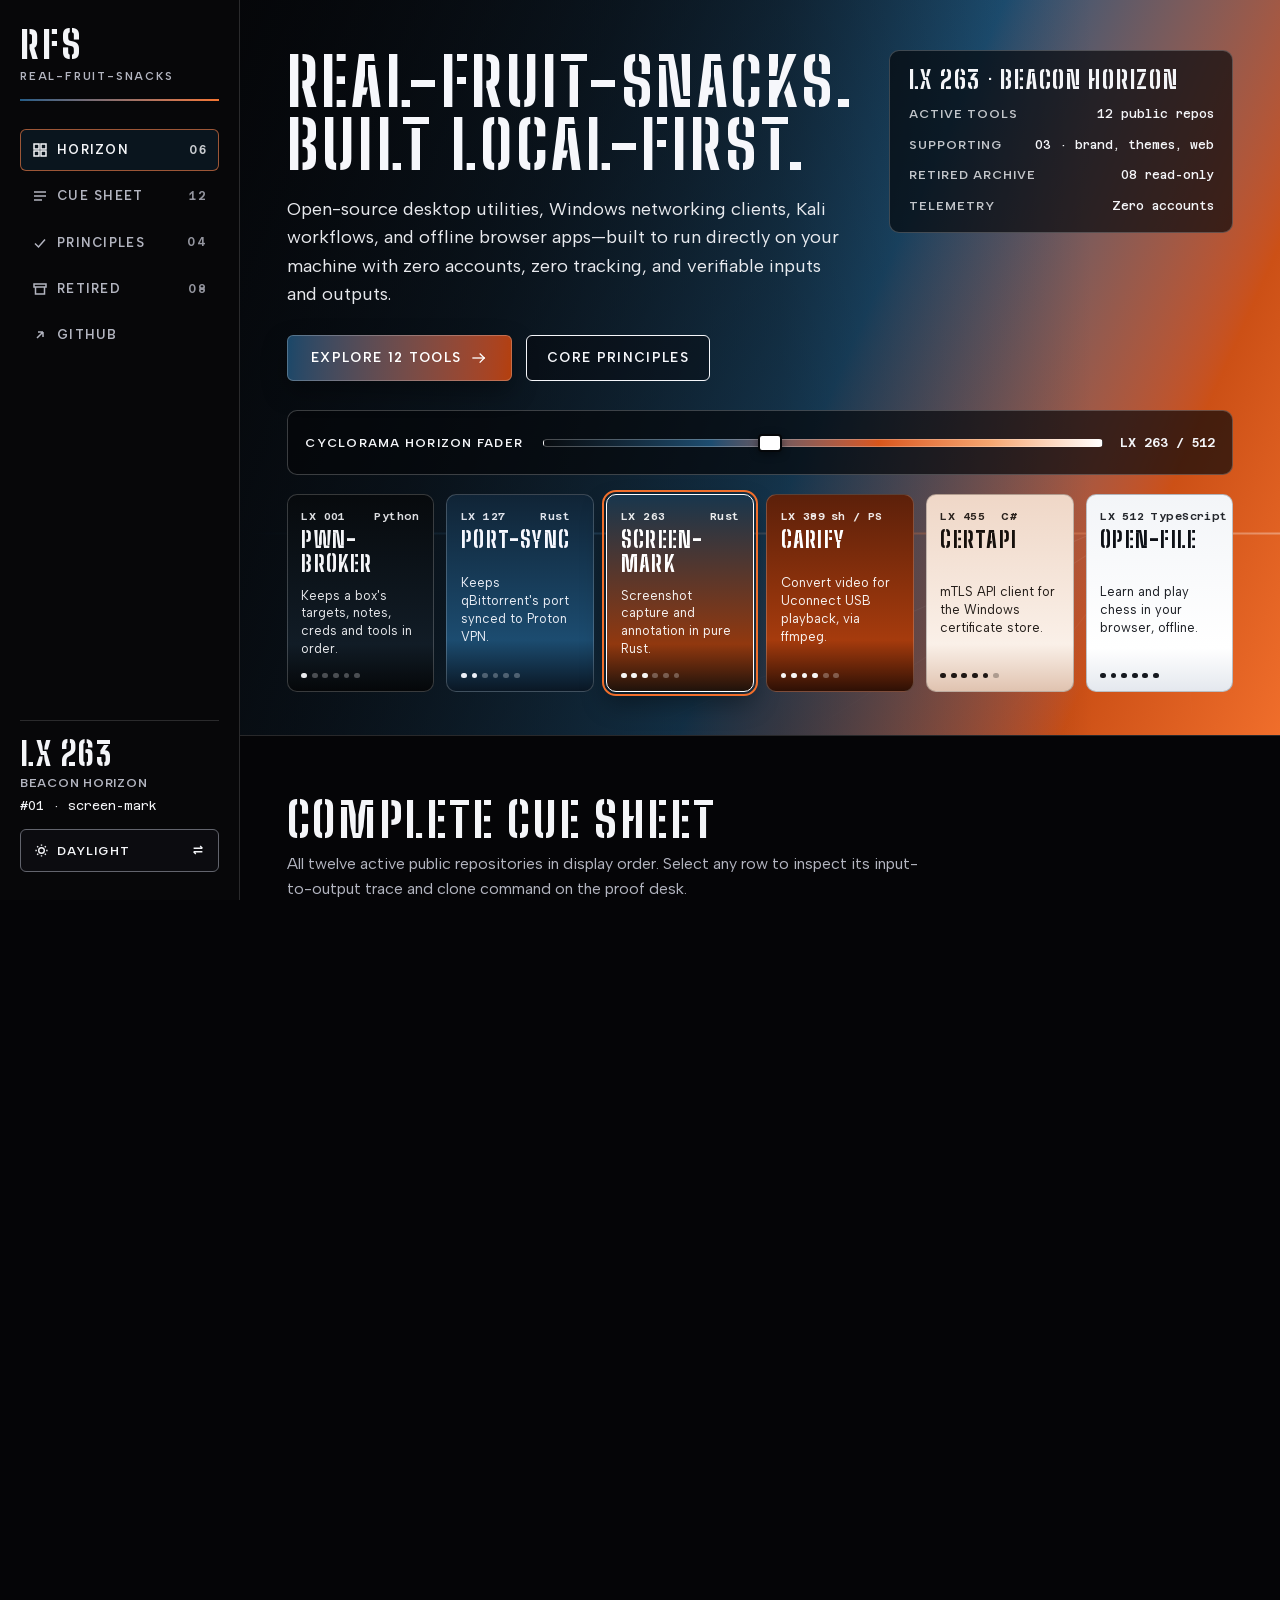
==== commit 5a08ab8f: "Add rfs-themes to supporting repositories" ====
--- a/index.html
+++ b/index.html
@@ -201,7 +201,7 @@
               </div>
               <div class="telemetry-row">
                 <span class="telemetry-label">Supporting</span>
-                <span class="telemetry-val">rfs-brand · rfs.tools</span>
+                <span class="telemetry-val">03 · brand, themes, web</span>
               </div>
               <div class="telemetry-row">
                 <span class="telemetry-label">Retired archive</span>
@@ -629,7 +629,7 @@
           <div class="band-head">
             <div>
               <h2 id="standards-heading">Core principles</h2>
-              <p class="band-lead">Four commitments held across active Real-Fruit-Snacks projects today, paired with the two supporting repositories behind the brand and front door.</p>
+              <p class="band-lead">Four commitments held across active Real-Fruit-Snacks projects today, paired with the three supporting repositories behind the brand, app themes, and front door.</p>
             </div>
           </div>
 
@@ -665,6 +665,16 @@
               <div class="row-links">
                 <a href="https://real-fruit-snacks.github.io/rfs-brand/">Docs <span class="visually-hidden">for rfs-brand</span></a>
                 <a href="https://github.com/Real-Fruit-Snacks/rfs-brand">Source <span class="visually-hidden">for rfs-brand</span></a>
+              </div>
+            </article>
+            <article class="around-item">
+              <div>
+                <h3>rfs-themes</h3>
+                <p>Cyclorama Dawn themes and ports for everyday apps.</p>
+              </div>
+              <div class="row-links">
+                <a href="https://real-fruit-snacks.github.io/rfs-themes/">Gallery <span class="visually-hidden">for rfs-themes</span></a>
+                <a href="https://github.com/Real-Fruit-Snacks/rfs-themes">Source <span class="visually-hidden">for rfs-themes</span></a>
               </div>
             </article>
             <article class="around-item">
--- a/styles.css
+++ b/styles.css
@@ -1411,7 +1411,7 @@
 .around-grid {
   margin-top: 2rem;
   display: grid;
-  grid-template-columns: repeat(2, minmax(0, 1fr));
+  grid-template-columns: repeat(3, minmax(0, 1fr));
   gap: 1rem;
 }
 
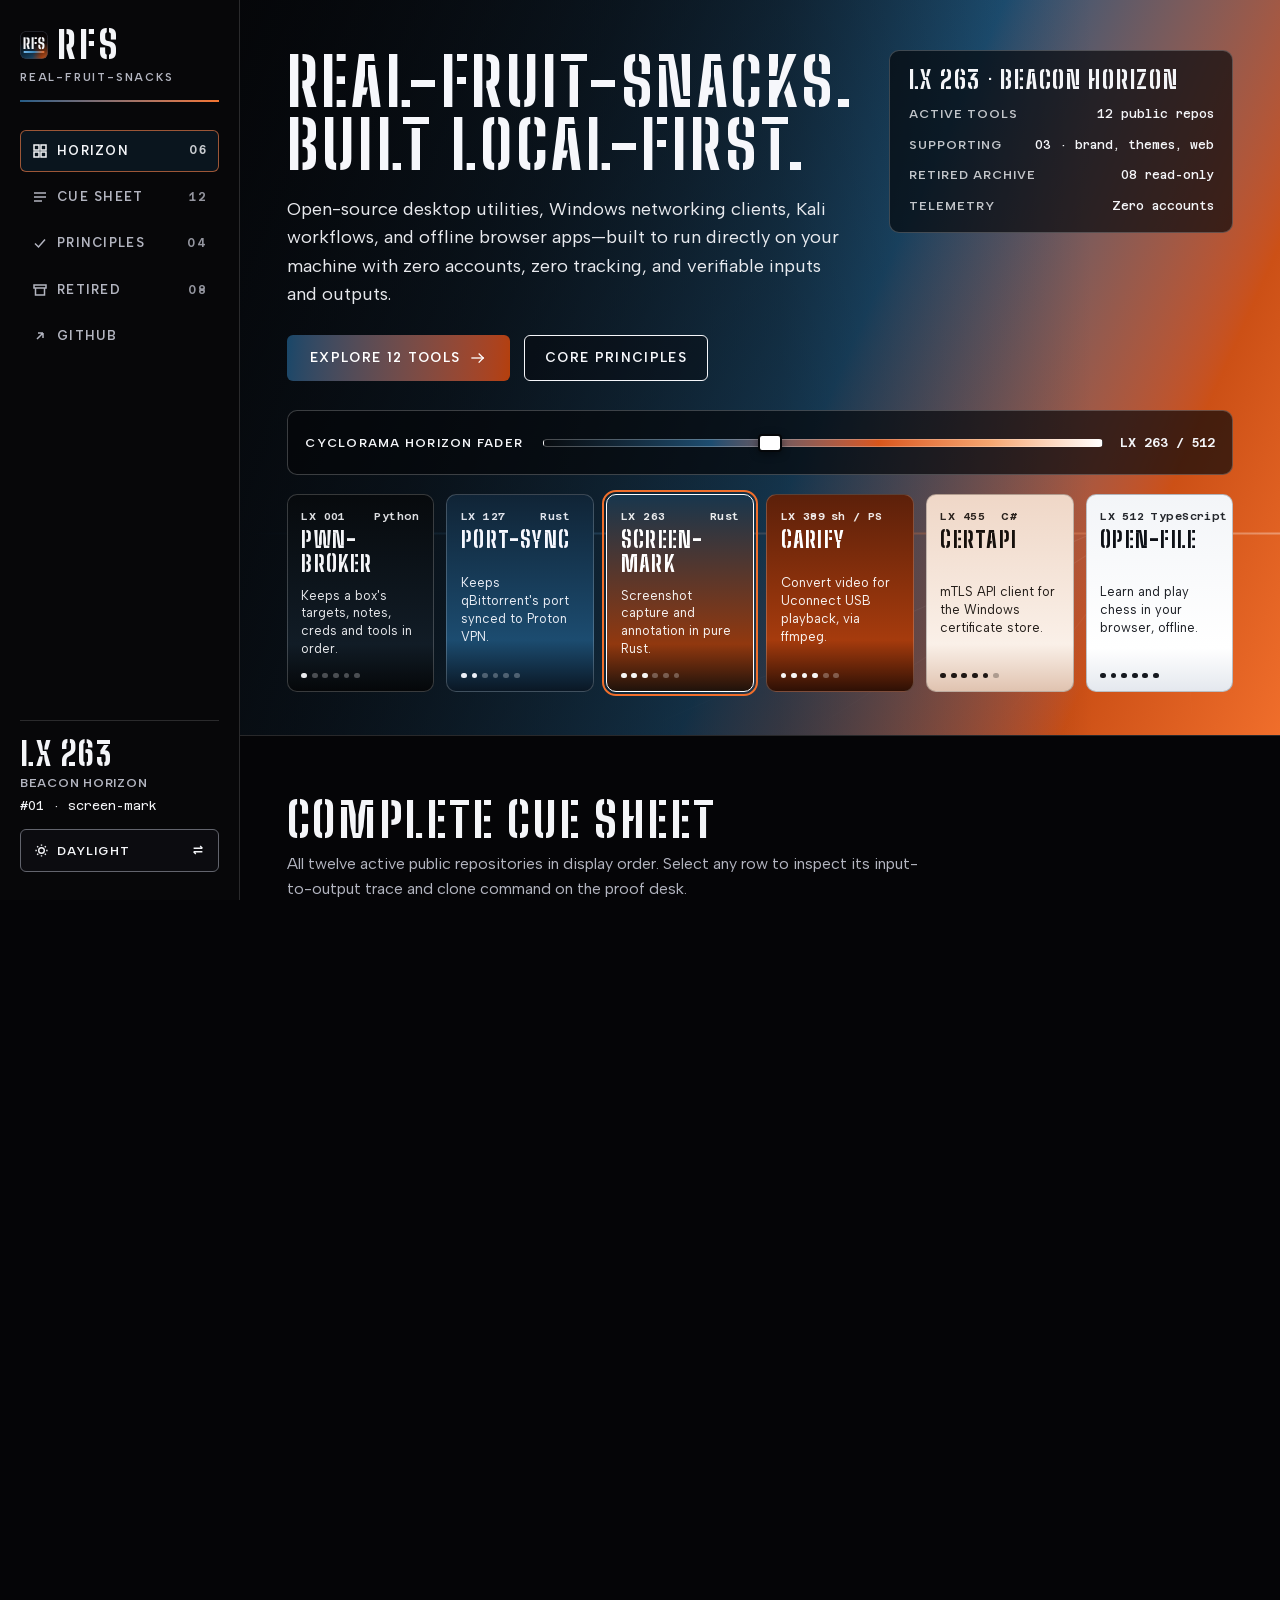
==== commit ee29205a: "style: full BRAND.md compliance (RFS tile, border-box CTA, View Transition, oklab-only)" ====
--- a/index.html
+++ b/index.html
@@ -6,7 +6,7 @@
   <meta name="color-scheme" content="dark">
   <script>
     try {
-      var savedScheme = localStorage.getItem("color-scheme");
+      var savedScheme = localStorage.getItem("rfs-theme") || localStorage.getItem("color-scheme");
       if (savedScheme === "light" || savedScheme === "dark") {
         document.querySelector('meta[name="color-scheme"]').content = savedScheme;
       }
@@ -48,7 +48,10 @@
       <div class="rail-top-group">
         <header>
           <a class="brand-lockup" href="#top" aria-label="Real-Fruit-Snacks home">
-            <span class="brand-acronym">RFS</span>
+            <span class="brand-head-row">
+              <img class="brand-tile" src="icon.svg" alt="" width="28" height="28">
+              <span class="brand-acronym">RFS</span>
+            </span>
             <span class="brand-full">Real-Fruit-Snacks</span>
           </a>
         </header>
--- a/styles.css
+++ b/styles.css
@@ -53,7 +53,6 @@
   color-scheme: dark;
 
   --in-oklab: ;
-  --in-oklch: ;
 
   --font-display: "Big Shoulders Stencil", "Arial Narrow", sans-serif;
   --font-body: "Albert Sans", system-ui, -apple-system, sans-serif;
@@ -116,7 +115,6 @@
 @supports (background: linear-gradient(in oklab, white, black)) {
   :root {
     --in-oklab: in oklab;
-    --in-oklch: in oklch;
   }
 }
 
@@ -273,11 +271,24 @@
 /* Pure Stencil Identity with Steel-to-Beacon horizon rule */
 .brand-lockup {
   display: grid;
-  gap: 0.35rem;
+  gap: 0.4rem;
   text-decoration: none;
   padding-bottom: 0.85rem;
   border-bottom: 2px solid transparent;
   border-image: linear-gradient(90deg var(--in-oklab), #225c87 0%, #f5752f 100%) 1;
+}
+
+.brand-head-row {
+  display: inline-flex;
+  align-items: center;
+  gap: 0.55rem;
+}
+
+.brand-tile {
+  width: 28px;
+  height: 28px;
+  flex: none;
+  border-radius: 6px;
 }
 
 .brand-acronym {
@@ -567,8 +578,8 @@
   min-block-size: 2.85rem;
   padding: 0.65rem 1.45rem;
   border-radius: var(--radius-sm);
-  border: 1px solid rgba(255, 255, 255, 0.24);
-  background: linear-gradient(95deg var(--in-oklab), #184769 0%, #b53f0a 100%);
+  border: 0;
+  background-image: linear-gradient(95deg var(--in-oklab), #184769 0%, #b53f0a 100%);
   background-origin: border-box;
   background-clip: border-box;
   color: #ffffff;
@@ -579,13 +590,12 @@
   text-transform: uppercase;
   text-decoration: none;
   text-align: center;
-  box-shadow: 0 10px 24px rgba(0, 0, 0, 0.34);
-  transition: transform 160ms var(--ease-expo), box-shadow 160ms ease;
+  transition: transform 160ms var(--ease-expo), filter 160ms ease;
 }
 
 .btn-primary:hover {
   transform: translateY(-1px);
-  box-shadow: 0 14px 30px rgba(0, 0, 0, 0.42);
+  filter: brightness(1.07);
 }
 
 .btn-secondary {
@@ -780,7 +790,7 @@
   justify-content: space-between;
   gap: 0.65rem;
   font-family: inherit;
-  transition: transform 180ms var(--ease-expo), border-color 180ms ease, box-shadow 180ms ease;
+  transition: transform 180ms var(--ease-expo), border-color 180ms ease;
 }
 
 .phase-tile:hover {
@@ -791,7 +801,6 @@
   border-color: #ffffff;
   outline: 2px solid var(--cyc-beacon);
   outline-offset: 2px;
-  box-shadow: 0 12px 24px rgba(0, 0, 0, 0.36);
 }
 
 .phase-tile--0 {
@@ -1136,7 +1145,6 @@
   border: 1px solid var(--border-strong);
   border-radius: var(--radius-md);
   overflow: hidden;
-  box-shadow: 0 14px 32px rgba(0, 0, 0, 0.22);
 }
 
 .proof-wash-header {
@@ -1552,9 +1560,17 @@
     padding-bottom: 0;
     border-bottom: 0;
     display: flex;
-    align-items: baseline;
+    align-items: center;
     gap: 0.55rem;
     min-width: 0;
+  }
+  .brand-head-row {
+    gap: 0.45rem;
+  }
+  .brand-tile {
+    width: 24px;
+    height: 24px;
+    border-radius: 5px;
   }
   .brand-acronym {
     font-size: 1.7rem;
@@ -1677,6 +1693,31 @@
   }
 }
 
+@media (prefers-reduced-transparency: reduce) {
+  .btn-secondary {
+    background: var(--surface) !important;
+  }
+  .cyc-scrim {
+    opacity: 0.95;
+  }
+}
+
+/* Circular View Transition on Dark / Light toggle */
+::view-transition-group(root) { animation: none; }
+::view-transition-old(root) { animation: none; mix-blend-mode: normal; z-index: 1; }
+::view-transition-new(root) {
+  animation: rfs-vt-circle 560ms cubic-bezier(0.65, 0, 0.35, 1) both;
+  mix-blend-mode: normal;
+  z-index: 2;
+}
+@keyframes rfs-vt-circle {
+  from { clip-path: circle(0px at var(--vt-x, 50%) var(--vt-y, 50%)); }
+  to { clip-path: circle(var(--vt-r, 150vmax) at var(--vt-x, 50%) var(--vt-y, 50%)); }
+}
+@media (prefers-reduced-motion: reduce) {
+  ::view-transition-new(root) { animation: none; }
+}
+
 @media print {
   html,
   body,
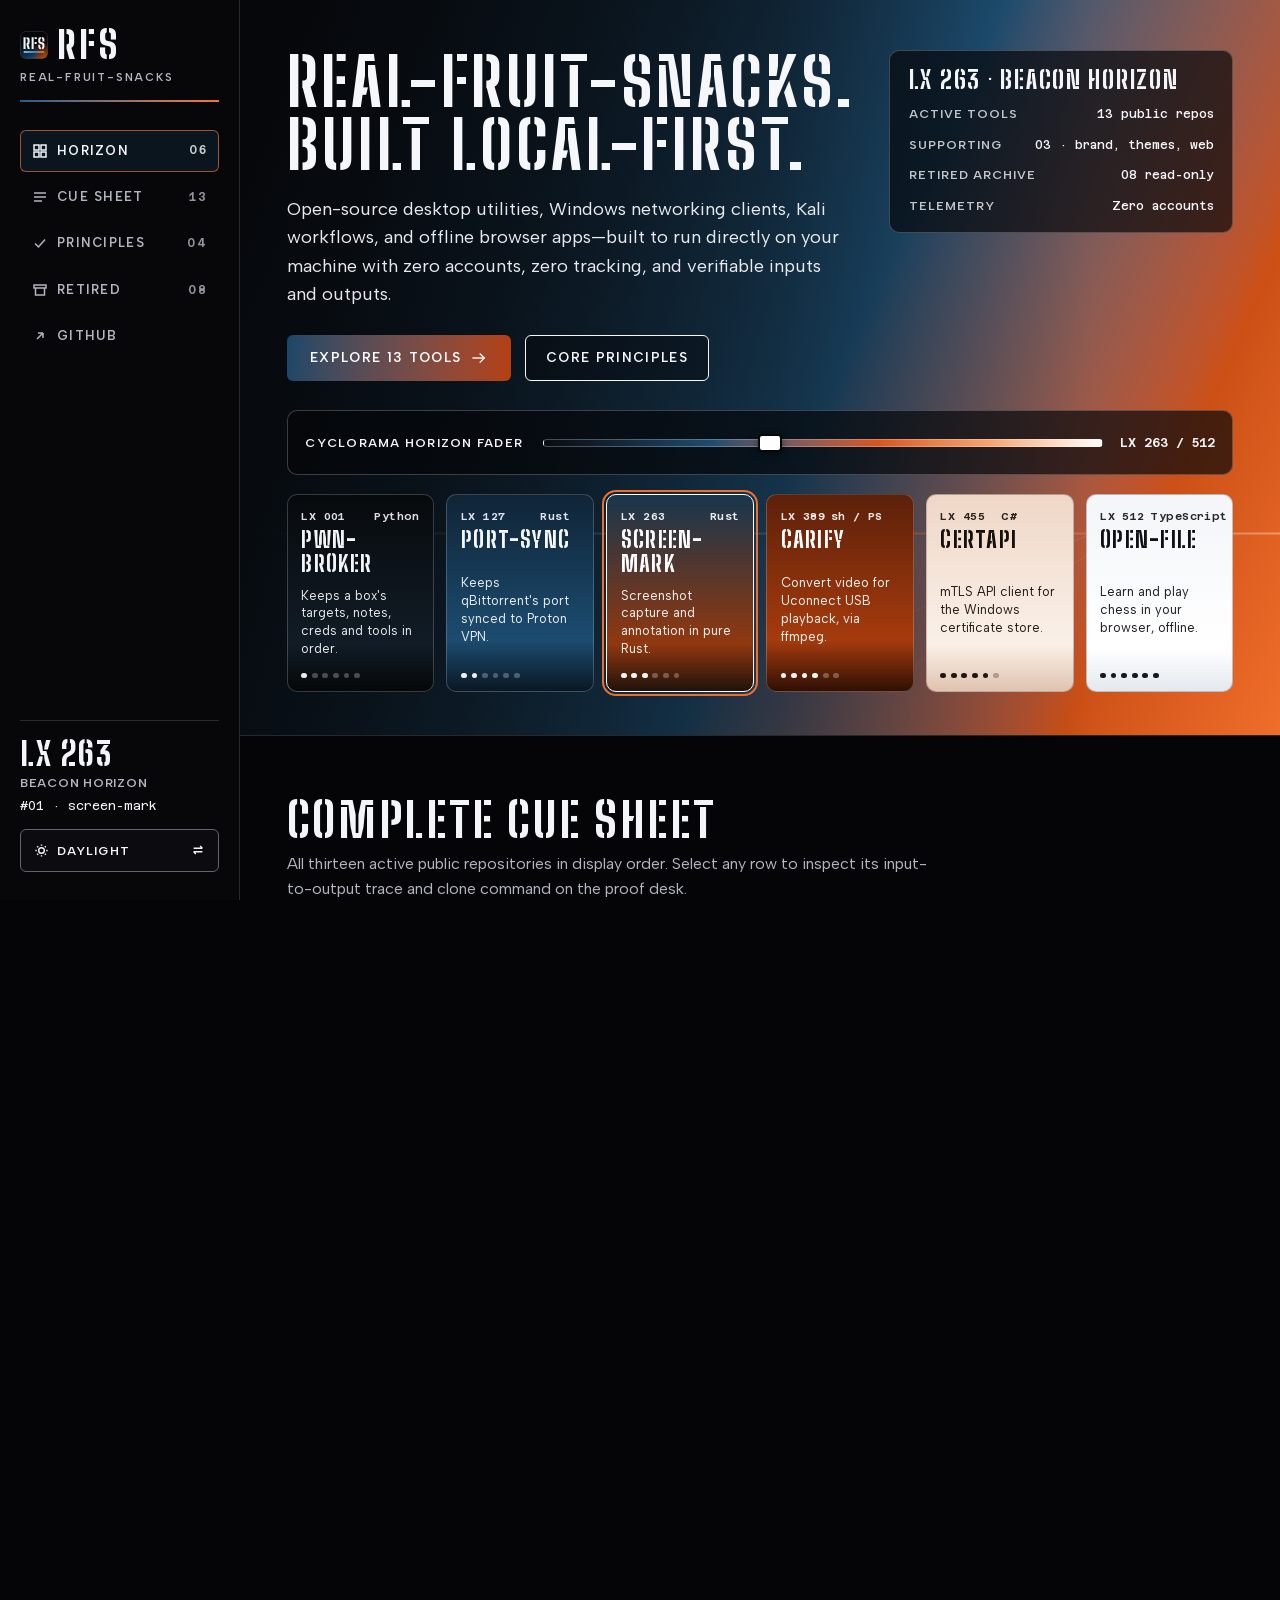
==== commit f9bfde83: "Add one-billion-pixels to catalog" ====
--- a/index.html
+++ b/index.html
@@ -19,7 +19,7 @@
     } catch (e) {}
   </script>
   <title>Real-Fruit-Snacks — Local-first open-source software</title>
-  <meta name="description" content="Twelve local-first open-source tools across Rust, Python, C#, PowerShell, and TypeScript—desktop utilities, Windows networking, Kali workflows, and offline browser apps with zero accounts or tracking.">
+  <meta name="description" content="Thirteen local-first open-source tools across Rust, Python, C#, PowerShell, and TypeScript—desktop utilities, Windows networking, Kali workflows, and offline browser apps with zero accounts or tracking.">
   <link rel="canonical" href="https://real-fruit-snacks.github.io/">
   <link rel="icon" href="icon.svg" type="image/svg+xml">
   <link rel="icon" href="favicon.ico" sizes="32x32">
@@ -29,11 +29,11 @@
   <meta property="og:type" content="website">
   <meta property="og:url" content="https://real-fruit-snacks.github.io/">
   <meta property="og:title" content="Real-Fruit-Snacks — Local-first open-source software">
-  <meta property="og:description" content="Twelve local-first open-source tools across Rust, Python, C#, PowerShell, and TypeScript—zero accounts, zero tracking, verifiable inputs and outputs.">
+  <meta property="og:description" content="Thirteen local-first open-source tools across Rust, Python, C#, PowerShell, and TypeScript—zero accounts, zero tracking, verifiable inputs and outputs.">
   <meta property="og:image" content="https://real-fruit-snacks.github.io/assets/og.png">
   <meta property="og:image:width" content="1280">
   <meta property="og:image:height" content="640">
-  <meta property="og:image:alt" content="Real-Fruit-Snacks: Built local-first. Twelve active open-source tools on GitHub.">
+  <meta property="og:image:alt" content="Real-Fruit-Snacks: Built local-first. Thirteen active open-source tools on GitHub.">
   <meta name="twitter:card" content="summary_large_image">
   <link rel="preload" href="fonts/big-shoulders-stencil-latin.woff2" as="font" type="font/woff2" crossorigin>
   <link rel="preload" href="fonts/albert-sans-latin.woff2" as="font" type="font/woff2" crossorigin>
@@ -82,7 +82,7 @@
                   </svg>
                   Cue Sheet
                 </span>
-                <span class="nav-count">12</span>
+                <span class="nav-count">13</span>
               </a>
             </li>
             <li>
@@ -187,7 +187,7 @@
               <p class="hero-stand">Open-source desktop utilities, Windows networking clients, Kali workflows, and offline browser apps—built to run directly on your machine with zero accounts, zero tracking, and verifiable inputs and outputs.</p>
               <div class="hero-actions">
                 <a class="btn-primary" href="#catalog" id="primaryAction">
-                  <span>Explore 12 tools</span>
+                  <span>Explore 13 tools</span>
                   <svg aria-hidden="true" width="18" height="18" viewBox="0 0 24 24" fill="none" stroke="currentColor" stroke-width="1.75" stroke-linecap="square" stroke-linejoin="miter">
                     <path d="M4 12h15"/><path d="M13.5 6.5L19 12l-5.5 5.5"/>
                   </svg>
@@ -200,7 +200,7 @@
               <div class="telemetry-phase" id="heroPhaseTitle">LX 263 · BEACON HORIZON</div>
               <div class="telemetry-row">
                 <span class="telemetry-label">Active tools</span>
-                <span class="telemetry-val">12 public repos</span>
+                <span class="telemetry-val">13 public repos</span>
               </div>
               <div class="telemetry-row">
                 <span class="telemetry-label">Supporting</span>
@@ -305,17 +305,17 @@
           <div class="band-head">
             <div>
               <h2 id="catalog-heading">Complete cue sheet</h2>
-              <p class="band-lead">All twelve active public repositories in display order. Select any row to inspect its input-to-output trace and clone command on the proof desk.</p>
+              <p class="band-lead">All thirteen active public repositories in display order. Select any row to inspect its input-to-output trace and clone command on the proof desk.</p>
             </div>
           </div>
 
           <div class="catalog-controls">
             <div class="filter-group" role="group" aria-label="Filter tools by stack">
-              <button type="button" class="filter-btn" data-filter="all" aria-pressed="true">All (12)</button>
+              <button type="button" class="filter-btn" data-filter="all" aria-pressed="true">All (13)</button>
               <button type="button" class="filter-btn" data-filter="rust" aria-pressed="false">Rust (3)</button>
               <button type="button" class="filter-btn" data-filter="kali" aria-pressed="false">Python &amp; Kali (4)</button>
               <button type="button" class="filter-btn" data-filter="windows" aria-pressed="false">Windows (6)</button>
-              <button type="button" class="filter-btn" data-filter="browser" aria-pressed="false">Browser (2)</button>
+              <button type="button" class="filter-btn" data-filter="browser" aria-pressed="false">Browser (3)</button>
             </div>
 
             <div class="search-wrap">
@@ -327,7 +327,7 @@
           <div class="catalog-layout">
             <div class="cue-table-wrap">
               <table class="cue-table">
-                <caption>Real-Fruit-Snacks active repositories (<span id="visibleCount">12</span> of 12 shown)</caption>
+                <caption>Real-Fruit-Snacks active repositories (<span id="visibleCount">13</span> of 13 shown)</caption>
                 <thead>
                   <tr>
                     <th scope="col">No.</th>
@@ -565,6 +565,25 @@
                       </div>
                     </td>
                   </tr>
+
+                  <tr data-repo="one-billion-pixels" data-tags="browser typescript">
+                    <td class="cue-num-cell">#13</td>
+                    <td>
+                      <button type="button" class="tool-select-btn" data-select="one-billion-pixels" aria-pressed="false">one-billion-pixels</button>
+                      <p class="tool-desc-inline">Excavate one billion pixels in your browser, offline</p>
+                    </td>
+                    <td class="tool-stack">TypeScript<br>Browser</td>
+                    <td class="tool-io-cell">
+                      <div><span class="io-dir">IN</span>a single empty origin square</div>
+                      <div><span class="io-dir io-dir--out">OUT</span>one billion pixels carved offline</div>
+                    </td>
+                    <td>
+                      <div class="row-links">
+                        <a href="https://real-fruit-snacks.github.io/one-billion-pixels/">Docs <span class="visually-hidden">for one-billion-pixels</span></a>
+                        <a href="https://github.com/Real-Fruit-Snacks/one-billion-pixels">Source <span class="visually-hidden">for one-billion-pixels</span></a>
+                      </div>
+                    </td>
+                  </tr>
                 </tbody>
               </table>
 
@@ -576,7 +595,7 @@
 
             <aside class="proof-desk" aria-label="Selected tool proof desk">
               <div class="proof-wash-header">
-                <span class="proof-wash-cue" id="proofCue">#01 / 12</span>
+                <span class="proof-wash-cue" id="proofCue">#01 / 13</span>
                 <span class="proof-wash-lang" id="proofLang">Rust</span>
               </div>
               <div class="proof-body">
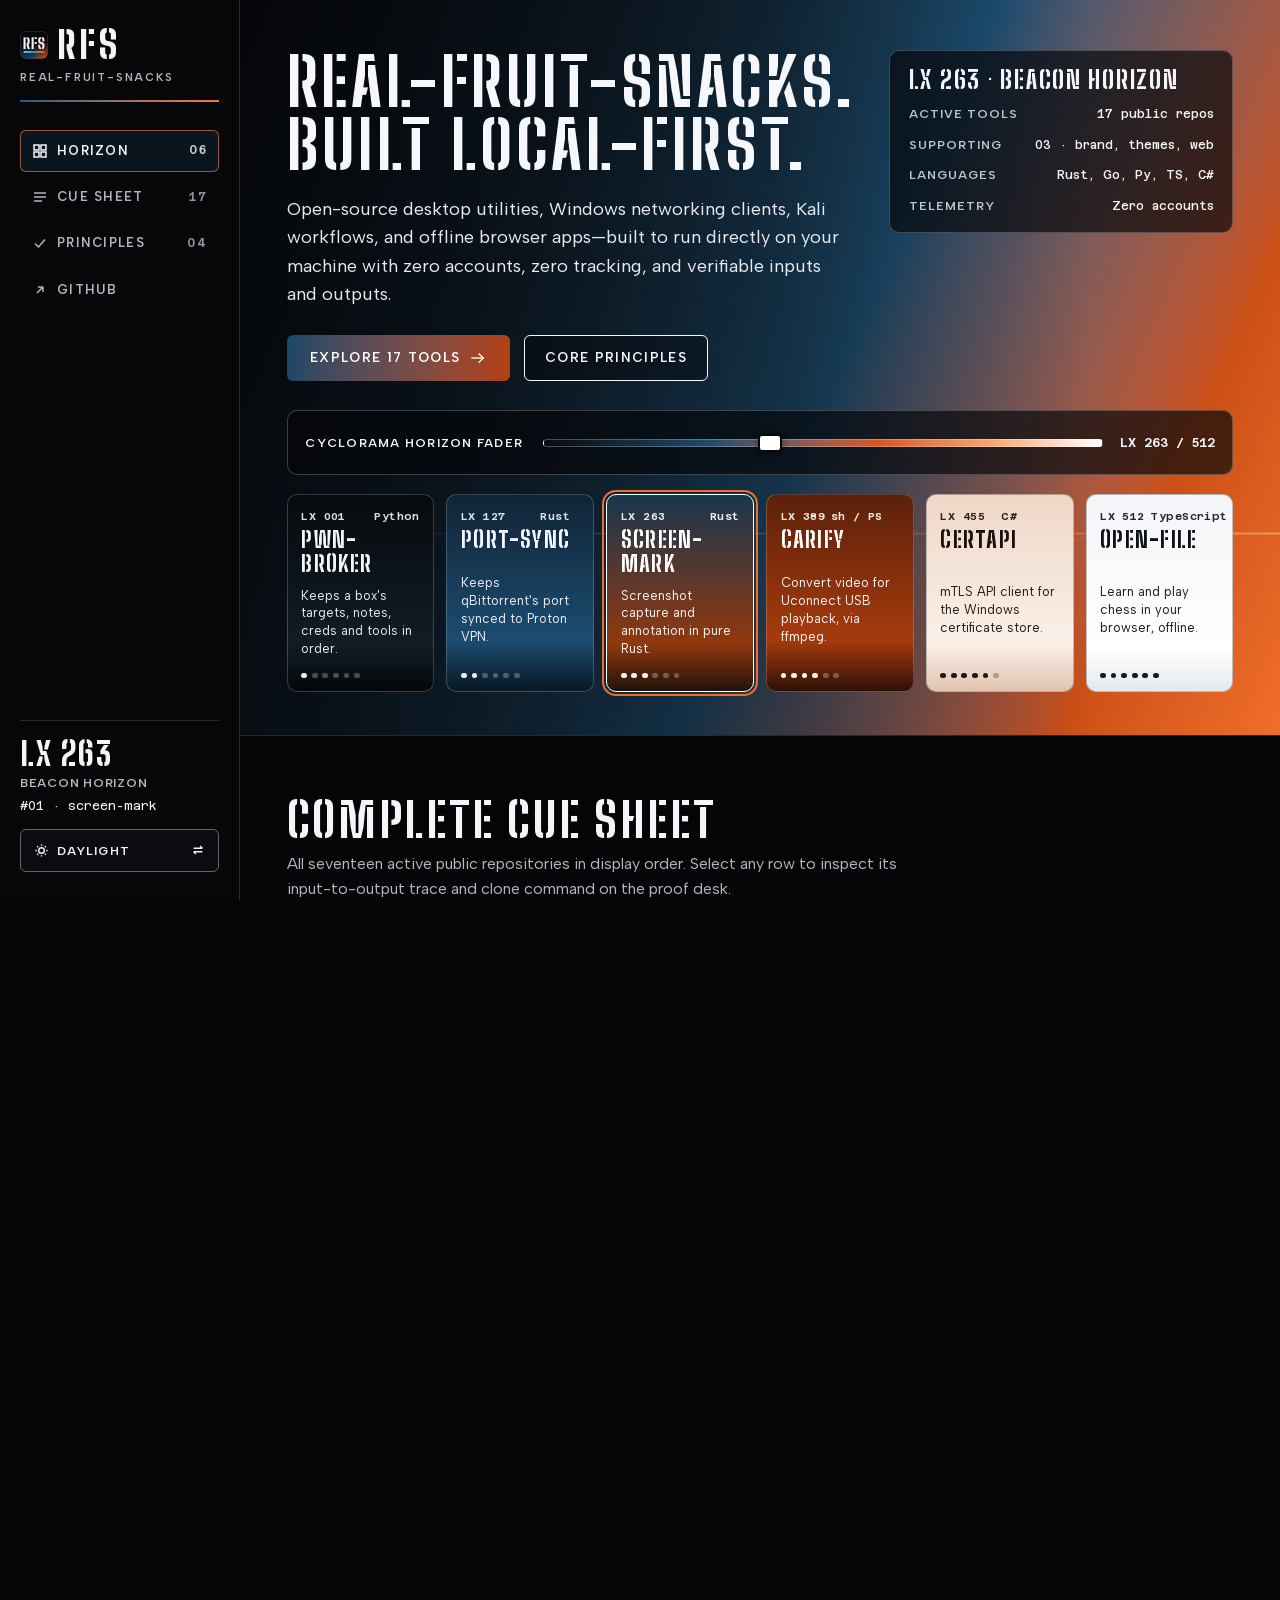
==== commit 96e4db68: "feat(catalog): sync 17 active tools, add Go filter, remove deleted retired repos" ====
--- a/index.html
+++ b/index.html
@@ -19,7 +19,7 @@
     } catch (e) {}
   </script>
   <title>Real-Fruit-Snacks — Local-first open-source software</title>
-  <meta name="description" content="Thirteen local-first open-source tools across Rust, Python, C#, PowerShell, and TypeScript—desktop utilities, Windows networking, Kali workflows, and offline browser apps with zero accounts or tracking.">
+  <meta name="description" content="Seventeen local-first open-source tools across Rust, Python, C#, PowerShell, TypeScript, and Go—desktop utilities, Windows networking, Kali workflows, and offline browser apps with zero accounts or tracking.">
   <link rel="canonical" href="https://real-fruit-snacks.github.io/">
   <link rel="icon" href="icon.svg" type="image/svg+xml">
   <link rel="icon" href="favicon.ico" sizes="32x32">
@@ -29,11 +29,11 @@
   <meta property="og:type" content="website">
   <meta property="og:url" content="https://real-fruit-snacks.github.io/">
   <meta property="og:title" content="Real-Fruit-Snacks — Local-first open-source software">
-  <meta property="og:description" content="Thirteen local-first open-source tools across Rust, Python, C#, PowerShell, and TypeScript—zero accounts, zero tracking, verifiable inputs and outputs.">
+  <meta property="og:description" content="Seventeen local-first open-source tools across Rust, Python, C#, PowerShell, TypeScript, and Go—zero accounts, zero tracking, verifiable inputs and outputs.">
   <meta property="og:image" content="https://real-fruit-snacks.github.io/assets/og.png">
   <meta property="og:image:width" content="1280">
   <meta property="og:image:height" content="640">
-  <meta property="og:image:alt" content="Real-Fruit-Snacks: Built local-first. Thirteen active open-source tools on GitHub.">
+  <meta property="og:image:alt" content="Real-Fruit-Snacks: Built local-first. Seventeen active open-source tools on GitHub.">
   <meta name="twitter:card" content="summary_large_image">
   <link rel="preload" href="fonts/big-shoulders-stencil-latin.woff2" as="font" type="font/woff2" crossorigin>
   <link rel="preload" href="fonts/albert-sans-latin.woff2" as="font" type="font/woff2" crossorigin>
@@ -82,7 +82,7 @@
                   </svg>
                   Cue Sheet
                 </span>
-                <span class="nav-count">13</span>
+                <span class="nav-count">17</span>
               </a>
             </li>
             <li>
@@ -94,18 +94,6 @@
                   Principles
                 </span>
                 <span class="nav-count">04</span>
-              </a>
-            </li>
-            <li>
-              <a href="#retired" data-nav="retired">
-                <span class="nav-lead">
-                  <svg aria-hidden="true" width="16" height="16" viewBox="0 0 16 16" fill="none">
-                    <rect x="2" y="3" width="12" height="3" stroke="currentColor" stroke-width="1.5"/>
-                    <path d="M3.5 6V13H12.5V6" stroke="currentColor" stroke-width="1.5"/>
-                  </svg>
-                  Retired
-                </span>
-                <span class="nav-count">08</span>
               </a>
             </li>
             <li>
@@ -187,7 +175,7 @@
               <p class="hero-stand">Open-source desktop utilities, Windows networking clients, Kali workflows, and offline browser apps—built to run directly on your machine with zero accounts, zero tracking, and verifiable inputs and outputs.</p>
               <div class="hero-actions">
                 <a class="btn-primary" href="#catalog" id="primaryAction">
-                  <span>Explore 13 tools</span>
+                  <span>Explore 17 tools</span>
                   <svg aria-hidden="true" width="18" height="18" viewBox="0 0 24 24" fill="none" stroke="currentColor" stroke-width="1.75" stroke-linecap="square" stroke-linejoin="miter">
                     <path d="M4 12h15"/><path d="M13.5 6.5L19 12l-5.5 5.5"/>
                   </svg>
@@ -200,15 +188,15 @@
               <div class="telemetry-phase" id="heroPhaseTitle">LX 263 · BEACON HORIZON</div>
               <div class="telemetry-row">
                 <span class="telemetry-label">Active tools</span>
-                <span class="telemetry-val">13 public repos</span>
+                <span class="telemetry-val">17 public repos</span>
               </div>
               <div class="telemetry-row">
                 <span class="telemetry-label">Supporting</span>
                 <span class="telemetry-val">03 · brand, themes, web</span>
               </div>
               <div class="telemetry-row">
-                <span class="telemetry-label">Retired archive</span>
-                <span class="telemetry-val">08 read-only</span>
+                <span class="telemetry-label">Languages</span>
+                <span class="telemetry-val">Rust, Go, Py, TS, C#</span>
               </div>
               <div class="telemetry-row">
                 <span class="telemetry-label">Telemetry</span>
@@ -305,16 +293,17 @@
           <div class="band-head">
             <div>
               <h2 id="catalog-heading">Complete cue sheet</h2>
-              <p class="band-lead">All thirteen active public repositories in display order. Select any row to inspect its input-to-output trace and clone command on the proof desk.</p>
+              <p class="band-lead">All seventeen active public repositories in display order. Select any row to inspect its input-to-output trace and clone command on the proof desk.</p>
             </div>
           </div>
 
           <div class="catalog-controls">
             <div class="filter-group" role="group" aria-label="Filter tools by stack">
-              <button type="button" class="filter-btn" data-filter="all" aria-pressed="true">All (13)</button>
-              <button type="button" class="filter-btn" data-filter="rust" aria-pressed="false">Rust (3)</button>
-              <button type="button" class="filter-btn" data-filter="kali" aria-pressed="false">Python &amp; Kali (4)</button>
-              <button type="button" class="filter-btn" data-filter="windows" aria-pressed="false">Windows (6)</button>
+              <button type="button" class="filter-btn" data-filter="all" aria-pressed="true">All (17)</button>
+              <button type="button" class="filter-btn" data-filter="rust" aria-pressed="false">Rust (5)</button>
+              <button type="button" class="filter-btn" data-filter="go" aria-pressed="false">Go (1)</button>
+              <button type="button" class="filter-btn" data-filter="kali" aria-pressed="false">Python &amp; Kali (8)</button>
+              <button type="button" class="filter-btn" data-filter="windows" aria-pressed="false">Windows (10)</button>
               <button type="button" class="filter-btn" data-filter="browser" aria-pressed="false">Browser (3)</button>
             </div>
 
@@ -327,7 +316,7 @@
           <div class="catalog-layout">
             <div class="cue-table-wrap">
               <table class="cue-table">
-                <caption>Real-Fruit-Snacks active repositories (<span id="visibleCount">13</span> of 13 shown)</caption>
+                <caption>Real-Fruit-Snacks active repositories (<span id="visibleCount">17</span> of 17 shown)</caption>
                 <thead>
                   <tr>
                     <th scope="col">No.</th>
@@ -584,6 +573,82 @@
                       </div>
                     </td>
                   </tr>
+
+                  <tr data-repo="hash-bait" data-tags="rust kali windows linux">
+                    <td class="cue-num-cell">#14</td>
+                    <td>
+                      <button type="button" class="tool-select-btn" data-select="hash-bait" aria-pressed="false">hash-bait</button>
+                      <p class="tool-desc-inline">Drop poisoned shortcuts on SMB shares to coerce NTLM hashes</p>
+                    </td>
+                    <td class="tool-stack">Rust<br>Windows, Linux</td>
+                    <td class="tool-io-cell">
+                      <div><span class="io-dir">IN</span>//dc1/public + responder IP</div>
+                      <div><span class="io-dir io-dir--out">OUT</span>poisoned .url/.scf/.xml, NetNTLMv2</div>
+                    </td>
+                    <td>
+                      <div class="row-links">
+                        <a href="https://real-fruit-snacks.github.io/hash-bait/">Docs <span class="visually-hidden">for hash-bait</span></a>
+                        <a href="https://github.com/Real-Fruit-Snacks/hash-bait">Source <span class="visually-hidden">for hash-bait</span></a>
+                      </div>
+                    </td>
+                  </tr>
+
+                  <tr data-repo="cred-spray" data-tags="kali python windows linux">
+                    <td class="cue-num-cell">#15</td>
+                    <td>
+                      <button type="button" class="tool-select-btn" data-select="cred-spray" aria-pressed="false">cred-spray</button>
+                      <p class="tool-desc-inline">Bounded, protocol-aware credential spraying</p>
+                    </td>
+                    <td class="tool-stack">Python<br>Windows, Linux</td>
+                    <td class="tool-io-cell">
+                      <div><span class="io-dir">IN</span>scan.xml + credentials.txt</div>
+                      <div><span class="io-dir io-dir--out">OUT</span>results.json, 7 explicit statuses</div>
+                    </td>
+                    <td>
+                      <div class="row-links">
+                        <a href="https://real-fruit-snacks.github.io/cred-spray/">Docs <span class="visually-hidden">for cred-spray</span></a>
+                        <a href="https://github.com/Real-Fruit-Snacks/cred-spray">Source <span class="visually-hidden">for cred-spray</span></a>
+                      </div>
+                    </td>
+                  </tr>
+
+                  <tr data-repo="ad-sweep" data-tags="rust kali windows linux">
+                    <td class="cue-num-cell">#16</td>
+                    <td>
+                      <button type="button" class="tool-select-btn" data-select="ad-sweep" aria-pressed="false">ad-sweep</button>
+                      <p class="tool-desc-inline">Runs isolated Active Directory enumeration with NetExec</p>
+                    </td>
+                    <td class="tool-stack">Rust<br>Windows, Linux</td>
+                    <td class="tool-io-cell">
+                      <div><span class="io-dir">IN</span>10.0.0.1-2 + credentials.txt</div>
+                      <div><span class="io-dir io-dir--out">OUT</span>ordered results.json per target</div>
+                    </td>
+                    <td>
+                      <div class="row-links">
+                        <a href="https://real-fruit-snacks.github.io/ad-sweep/">Docs <span class="visually-hidden">for ad-sweep</span></a>
+                        <a href="https://github.com/Real-Fruit-Snacks/ad-sweep">Source <span class="visually-hidden">for ad-sweep</span></a>
+                      </div>
+                    </td>
+                  </tr>
+
+                  <tr data-repo="shell-tunnel" data-tags="go kali windows linux">
+                    <td class="cue-num-cell">#17</td>
+                    <td>
+                      <button type="button" class="tool-select-btn" data-select="shell-tunnel" aria-pressed="false">shell-tunnel</button>
+                      <p class="tool-desc-inline">Static SSH server for bind and reverse shells, PTY and SFTP</p>
+                    </td>
+                    <td class="tool-stack">Go<br>Windows, Linux</td>
+                    <td class="tool-io-cell">
+                      <div><span class="io-dir">IN</span>./build.sh reverse 10.10.14.5:4444</div>
+                      <div><span class="io-dir io-dir--out">OUT</span>PTY shell, SFTP &amp; -L/-R/-D via ssh</div>
+                    </td>
+                    <td>
+                      <div class="row-links">
+                        <a href="https://real-fruit-snacks.github.io/shell-tunnel/">Docs <span class="visually-hidden">for shell-tunnel</span></a>
+                        <a href="https://github.com/Real-Fruit-Snacks/shell-tunnel">Source <span class="visually-hidden">for shell-tunnel</span></a>
+                      </div>
+                    </td>
+                  </tr>
                 </tbody>
               </table>
 
@@ -595,7 +660,7 @@
 
             <aside class="proof-desk" aria-label="Selected tool proof desk">
               <div class="proof-wash-header">
-                <span class="proof-wash-cue" id="proofCue">#01 / 13</span>
+                <span class="proof-wash-cue" id="proofCue">#01 / 17</span>
                 <span class="proof-wash-lang" id="proofLang">Rust</span>
               </div>
               <div class="proof-body">
@@ -659,7 +724,7 @@
             <li>
               <span class="rule-code">01 / LOCAL</span>
               <h3 class="rule-title">Local-first by default</h3>
-              <p class="rule-note">Every tool runs directly on your machine—whether a native Rust binary, a Windows C# or PowerShell client, a Kali workflow, or an offline browser app.</p>
+              <p class="rule-note">Every tool runs directly on your machine—whether a native Rust or Go binary, a Windows C# or PowerShell client, a Kali workflow, or an offline browser app.</p>
             </li>
             <li>
               <span class="rule-code">02 / PRIVACY</span>
@@ -674,7 +739,7 @@
             <li>
               <span class="rule-code">04 / DIRECT</span>
               <h3 class="rule-title">Direct downloads &amp; reproducible setups</h3>
-              <p class="rule-note">Install, clone, or run straight from each repository with predictable dependencies—and retired projects stay clearly marked read-only.</p>
+              <p class="rule-note">Install, clone, or run straight from each repository with predictable dependencies and zero vendor lock-in.</p>
             </li>
           </ol>
 
@@ -709,50 +774,6 @@
                 <a href="https://github.com/Real-Fruit-Snacks/rfs.tools">Source <span class="visually-hidden">for rfs.tools</span></a>
               </div>
             </article>
-          </div>
-        </section>
-
-        <section class="band" id="retired" aria-labelledby="retired-heading">
-          <div class="band-head">
-            <div>
-              <h2 id="retired-heading">Retired archive</h2>
-              <p class="band-lead">Eight public repositories—including retired frameworks, earlier toolkits, and the five-part water series—kept transparently archived and read-only, with no further fixes or releases.</p>
-            </div>
-          </div>
-
-          <div class="retired-grid">
-            <a class="retired-item" href="https://github.com/Real-Fruit-Snacks/forge-framework">
-              <span class="retired-name">forge-framework</span>
-              <span class="retired-tag">Archived · Read-only</span>
-            </a>
-            <a class="retired-item" href="https://github.com/Real-Fruit-Snacks/agent-toolkit">
-              <span class="retired-name">agent-toolkit</span>
-              <span class="retired-tag">Archived · Read-only</span>
-            </a>
-            <a class="retired-item" href="https://github.com/Real-Fruit-Snacks/dev-toolkit">
-              <span class="retired-name">dev-toolkit</span>
-              <span class="retired-tag">Archived · Read-only</span>
-            </a>
-            <a class="retired-item" href="https://github.com/Real-Fruit-Snacks/Kraken">
-              <span class="retired-name">Kraken</span>
-              <span class="retired-tag">Water series · Archived</span>
-            </a>
-            <a class="retired-item" href="https://github.com/Real-Fruit-Snacks/Maelstrom">
-              <span class="retired-name">Maelstrom</span>
-              <span class="retired-tag">Water series · Archived</span>
-            </a>
-            <a class="retired-item" href="https://github.com/Real-Fruit-Snacks/Rapids">
-              <span class="retired-name">Rapids</span>
-              <span class="retired-tag">Water series · Archived</span>
-            </a>
-            <a class="retired-item" href="https://github.com/Real-Fruit-Snacks/Lure">
-              <span class="retired-name">Lure</span>
-              <span class="retired-tag">Water series · Archived</span>
-            </a>
-            <a class="retired-item" href="https://github.com/Real-Fruit-Snacks/Undertow">
-              <span class="retired-name">Undertow</span>
-              <span class="retired-tag">Water series · Archived</span>
-            </a>
           </div>
         </section>
       </main>
--- a/styles.css
+++ b/styles.css
@@ -1447,42 +1447,8 @@
 }
 
 /* ================================================================
-   RETIRED ARCHIVE & FOOTER
+   FOOTER
    ================================================================ */
-.retired-grid {
-  display: grid;
-  grid-template-columns: repeat(auto-fit, minmax(12rem, 1fr));
-  gap: 0.75rem;
-}
-
-.retired-item {
-  display: flex;
-  flex-direction: column;
-  gap: 0.3rem;
-  padding: 0.95rem 1.05rem;
-  border-radius: var(--radius-sm);
-  border: 1px solid var(--border);
-  background: var(--surface);
-  text-decoration: none;
-  transition: border-color 150ms ease;
-}
-
-.retired-item:hover {
-  border-color: var(--border-strong);
-}
-
-.retired-name {
-  font-family: var(--font-mono);
-  font-size: 0.9rem;
-  font-weight: 600;
-}
-
-.retired-tag {
-  font-family: var(--font-body);
-  font-size: 0.76rem;
-  color: var(--ink-muted);
-}
-
 .stage-footer {
   padding: 2.25rem var(--stage-pad-x) 3rem;
   display: flex;
@@ -1676,8 +1642,7 @@
   .proof-desk,
   .proof-wash-header,
   .cue-table-wrap,
-  .around-item,
-  .retired-item {
+  .around-item {
     background: Canvas;
     color: CanvasText;
     border: 1px solid CanvasText;
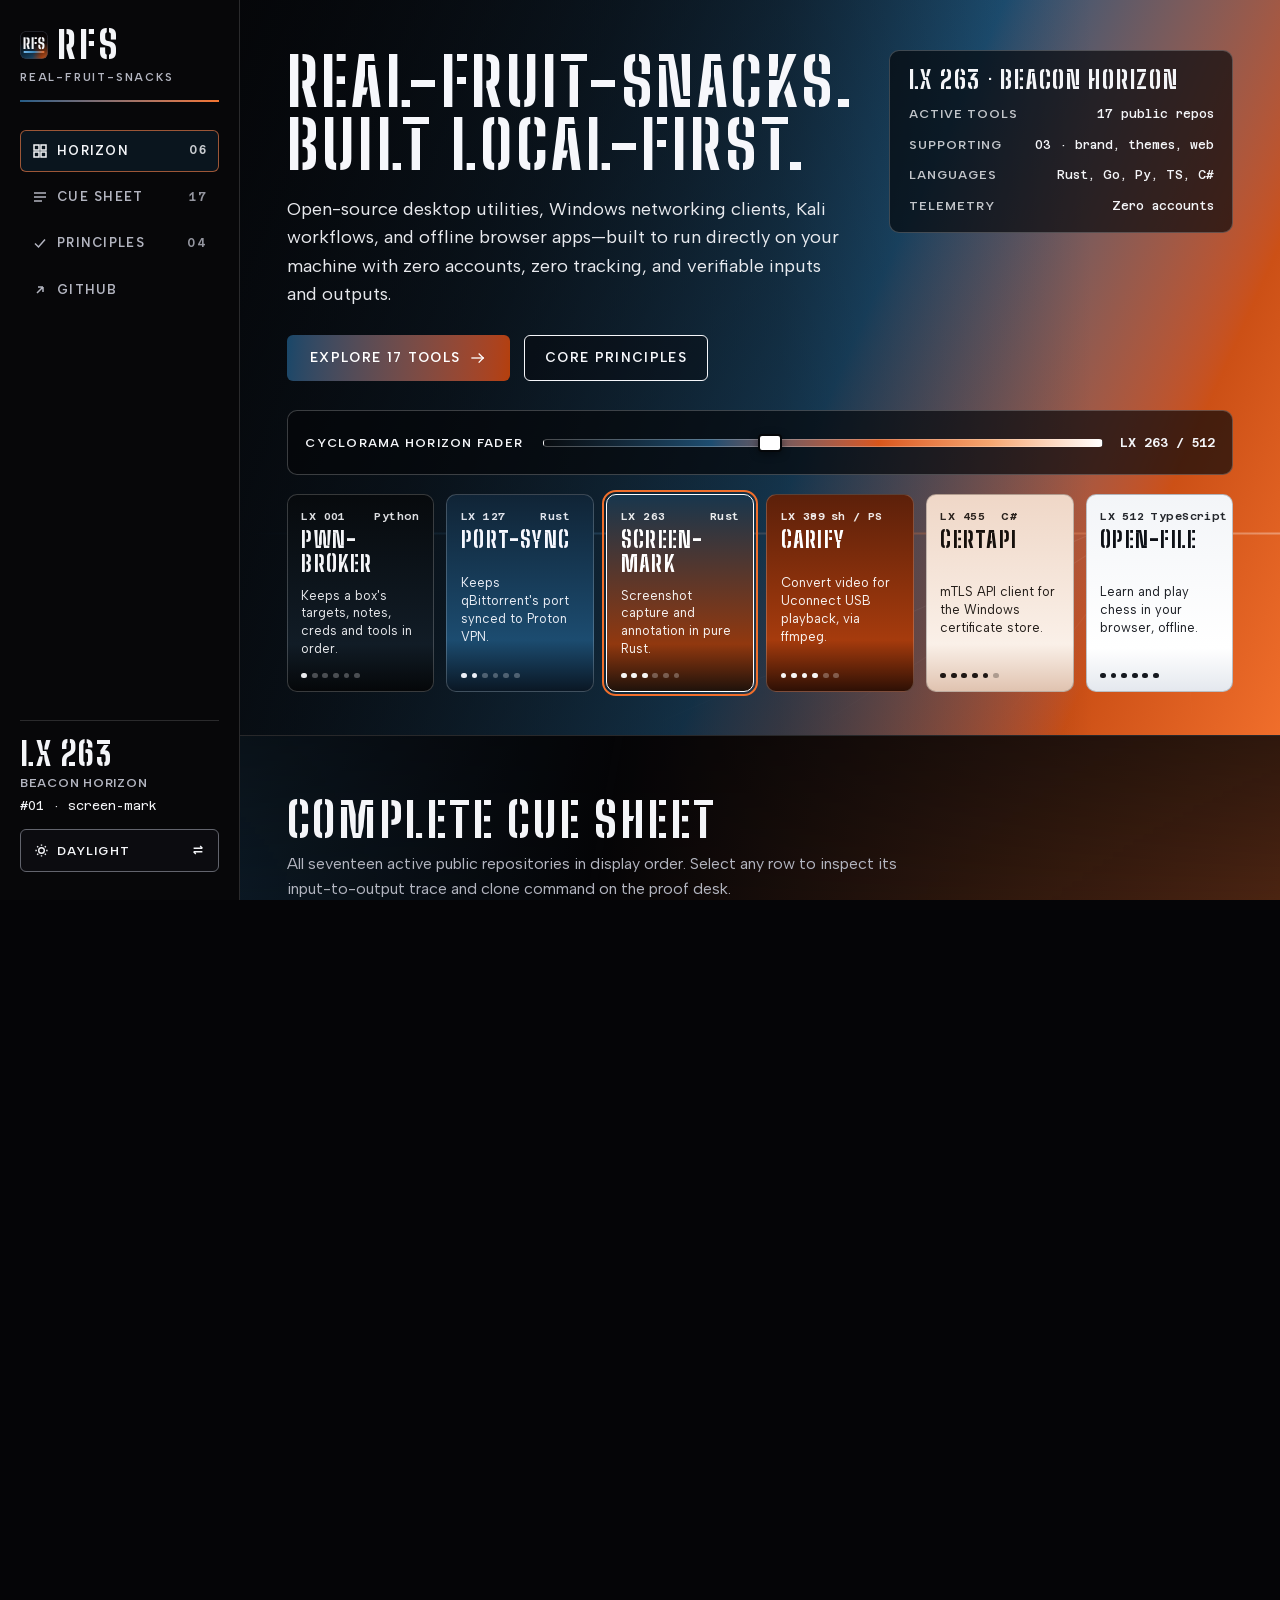
==== commit 64ce2b66: "Restore Light Cyclorama Dawn wash, fix stage scroll-timeline, and add footer links" ====
--- a/index.html
+++ b/index.html
@@ -783,6 +783,8 @@
         <div class="footer-links">
           <a href="https://github.com/Real-Fruit-Snacks">github.com/Real-Fruit-Snacks</a>
           <a href="https://rfs.tools/">rfs.tools</a>
+          <a href="https://real-fruit-snacks.github.io/rfs-themes/">Themes</a>
+          <a href="https://real-fruit-snacks.github.io/rfs-brand/">Brand</a>
           <a href="https://github.com/sponsors/Real-Fruit-Snacks">Sponsor</a>
         </div>
       </footer>
--- a/styles.css
+++ b/styles.css
@@ -75,6 +75,8 @@
   --accent-beacon-light: #ad3d0a;
   --code-bg-light: #eef2f5;
   --focus-light: #ad3d0a;
+  --wash-steel-light: rgba(31, 84, 122, 0.28);
+  --wash-beacon-light: rgba(240, 110, 43, 0.28);
 
   /* Dark (Absorbent Matte Cyclorama Black — neutral, zero slate drift) */
   --ground-dark: #050507;
@@ -88,6 +90,8 @@
   --accent-beacon-dark: #ff9254;
   --code-bg-dark: #08080b;
   --focus-dark: #ff9254;
+  --wash-steel-dark: rgba(31, 84, 122, 0.38);
+  --wash-beacon-dark: rgba(240, 110, 43, 0.30);
 
   /* Resolved default tokens (Dark LX 263) */
   --ground: var(--ground-dark);
@@ -101,6 +105,8 @@
   --accent-beacon: var(--accent-beacon-dark);
   --code-bg: var(--code-bg-dark);
   --focus: var(--focus-dark);
+  --wash-steel: var(--wash-steel-dark);
+  --wash-beacon: var(--wash-beacon-dark);
 
   --rail-w: 15rem;
   --stage-pad-x: clamp(1.25rem, 1rem + 2.4vw, 3.25rem);
@@ -132,6 +138,8 @@
   --accent-beacon: var(--accent-beacon-light);
   --code-bg: var(--code-bg-light);
   --focus: var(--focus-light);
+  --wash-steel: var(--wash-steel-light);
+  --wash-beacon: var(--wash-beacon-light);
 }
 
 /* Base reset & browser surfaces */
@@ -149,6 +157,8 @@
 body {
   margin: 0;
   height: 100dvh;
+  position: relative;
+  isolation: isolate;
   overflow: hidden;
   overflow: clip;
   background: var(--ground);
@@ -159,6 +169,18 @@
   text-align: start;
   caret-color: var(--accent-beacon);
   -webkit-font-smoothing: antialiased;
+}
+
+/* Pure linear Steel -> Beacon Orange cyclorama floor wash (zero radial neon blobs) */
+body::before {
+  content: "";
+  position: fixed;
+  inset: 0;
+  z-index: -1;
+  pointer-events: none;
+  background: linear-gradient(100deg var(--in-oklab), var(--wash-steel) 0%, var(--wash-steel) 14%, transparent 52%, var(--wash-beacon) 100%);
+  -webkit-mask-image: linear-gradient(to bottom, transparent 0%, rgba(0, 0, 0, 0.08) 45%, rgba(0, 0, 0, 0.58) 80%, #000 100%);
+  mask-image: linear-gradient(to bottom, transparent 0%, rgba(0, 0, 0, 0.08) 45%, rgba(0, 0, 0, 0.58) 80%, #000 100%);
 }
 
 ::selection {
@@ -474,10 +496,14 @@
   background: linear-gradient(116deg var(--in-oklab), #0d0806 0%, #3d1c0c 30%, #bd4612 64%, #f06e2b 88%, #ff9254 100%);
 }
 .cyc-curtain--4 {
-  background: linear-gradient(115deg var(--in-oklab), #ebf0f5 0%, #dce6ef 46%, #f8e1d2 80%, #ffffff 100%);
+  background:
+    linear-gradient(104deg var(--in-oklab), rgba(31, 84, 122, 0.24) 0%, rgba(31, 84, 122, 0.06) 34%, transparent 48%, rgba(240, 110, 43, 0.22) 74%, rgba(240, 110, 43, 0.38) 100%),
+    linear-gradient(180deg var(--in-oklab), #edf1f5 0%, #f5efe9 56%, #fae4d4 100%);
 }
 .cyc-curtain--5 {
-  background: linear-gradient(115deg var(--in-oklab), #f5f7f9 0%, #ebf1f6 54%, #fceee4 85%, #ffffff 100%);
+  background:
+    linear-gradient(100deg var(--in-oklab), rgba(31, 84, 122, 0.30) 0%, rgba(31, 84, 122, 0.11) 36%, transparent 52%, rgba(240, 110, 43, 0.16) 72%, rgba(240, 110, 43, 0.36) 100%),
+    linear-gradient(180deg var(--in-oklab), #f5f7f9 0%, #eef3f7 52%, #f9efe7 100%);
 }
 
 :root[data-cue="0"] .cyc-curtain--0,
@@ -509,7 +535,7 @@
 }
 :root[data-cue="4"] .cyc-scrim,
 :root[data-cue="5"] .cyc-scrim {
-  background: linear-gradient(90deg, rgba(246, 248, 250, 0.86) 0%, rgba(246, 248, 250, 0.48) 56%, transparent 86%);
+  background: linear-gradient(180deg, rgba(245, 247, 249, 0.34) 0%, rgba(245, 247, 249, 0.12) 52%, transparent 100%);
 }
 
 /* Stage horizon floor beam anchored in the lower floor band */
@@ -524,15 +550,20 @@
   opacity: 0.36;
 }
 
-@supports (animation-timeline: scroll()) {
-  .horizon-stage-art {
-    animation: horizonDrift linear both;
-    animation-timeline: scroll(root);
-    animation-range: 0px 520px;
-  }
-  @keyframes horizonDrift {
-    from { transform: translateY(0); }
-    to { transform: translateY(22px); }
+@supports ((scroll-timeline-name: --stage-scroll) and (animation-timeline: scroll()) and (animation-range: entry)) {
+  @media (prefers-reduced-motion: no-preference) {
+    .stage-main {
+      scroll-timeline: --stage-scroll block;
+    }
+    .horizon-stage-art {
+      animation: horizonDrift linear both;
+      animation-timeline: --stage-scroll;
+      animation-range: 0px 520px;
+    }
+    @keyframes horizonDrift {
+      from { transform: translateY(0); }
+      to { transform: translateY(22px); }
+    }
   }
 }
 
@@ -1628,6 +1659,7 @@
 
 /* High Contrast / Forced Colors support */
 @media (forced-colors: active) {
+  body::before,
   .cyc-curtain,
   .cyc-scrim,
   .horizon-stage-art {
@@ -1684,6 +1716,9 @@
 }
 
 @media print {
+  body::before {
+    display: none !important;
+  }
   html,
   body,
   .stage-shell,
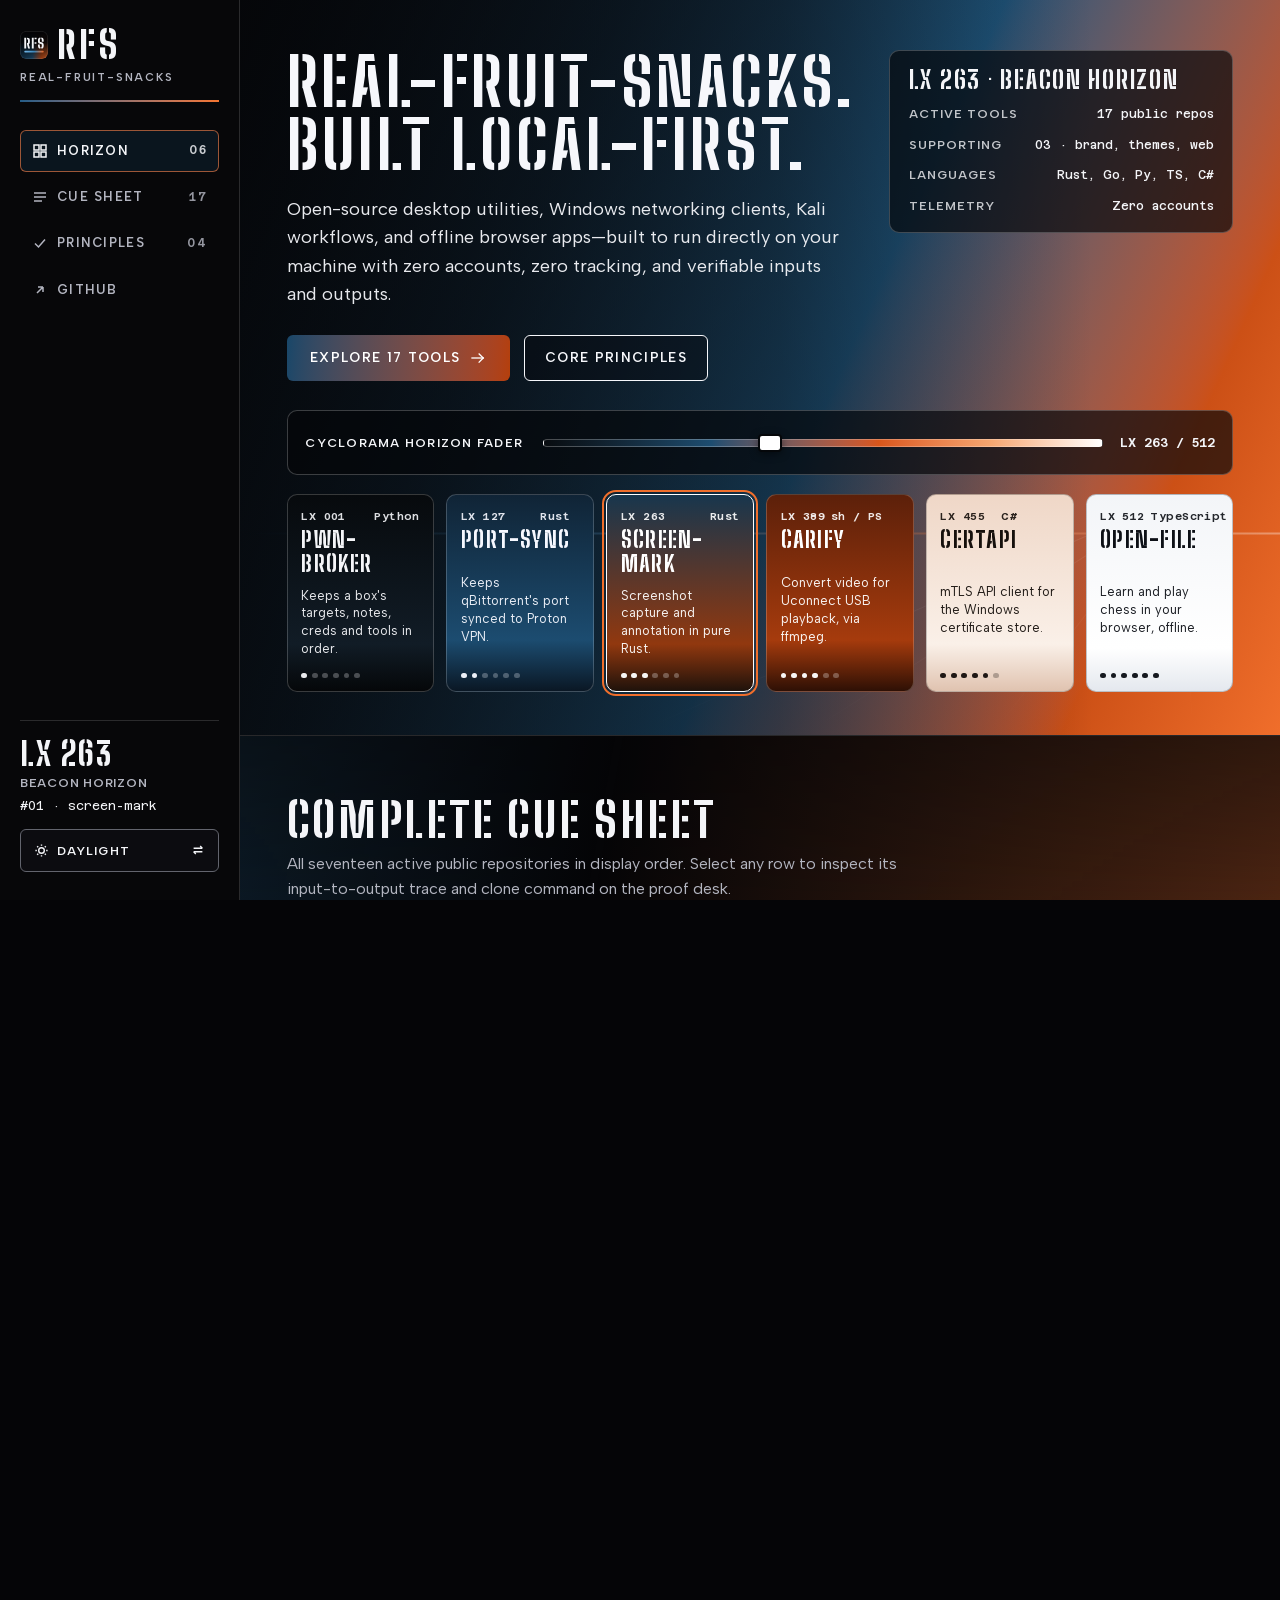
==== commit af13b64f: "feat(mark): swap rail RFS tile to Alabaster Light mark in daylight theme" ====
--- a/index.html
+++ b/index.html
@@ -49,7 +49,8 @@
         <header>
           <a class="brand-lockup" href="#top" aria-label="Real-Fruit-Snacks home">
             <span class="brand-head-row">
-              <img class="brand-tile" src="icon.svg" alt="" width="28" height="28">
+              <img class="brand-tile brand-tile--dark" src="assets/rfs-mark-dark.svg" alt="" width="28" height="28">
+              <img class="brand-tile brand-tile--light" src="assets/rfs-mark-light.svg" alt="" width="28" height="28">
               <span class="brand-acronym">RFS</span>
             </span>
             <span class="brand-full">Real-Fruit-Snacks</span>
--- a/styles.css
+++ b/styles.css
@@ -313,6 +313,10 @@
   border-radius: 6px;
 }
 
+.brand-tile--light { display: none; }
+:root:has(> head > meta[name="color-scheme"][content="light"]) .brand-tile--dark { display: none; }
+:root:has(> head > meta[name="color-scheme"][content="light"]) .brand-tile--light { display: block; }
+
 .brand-acronym {
   font-family: var(--font-display);
   font-size: 2.35rem;
